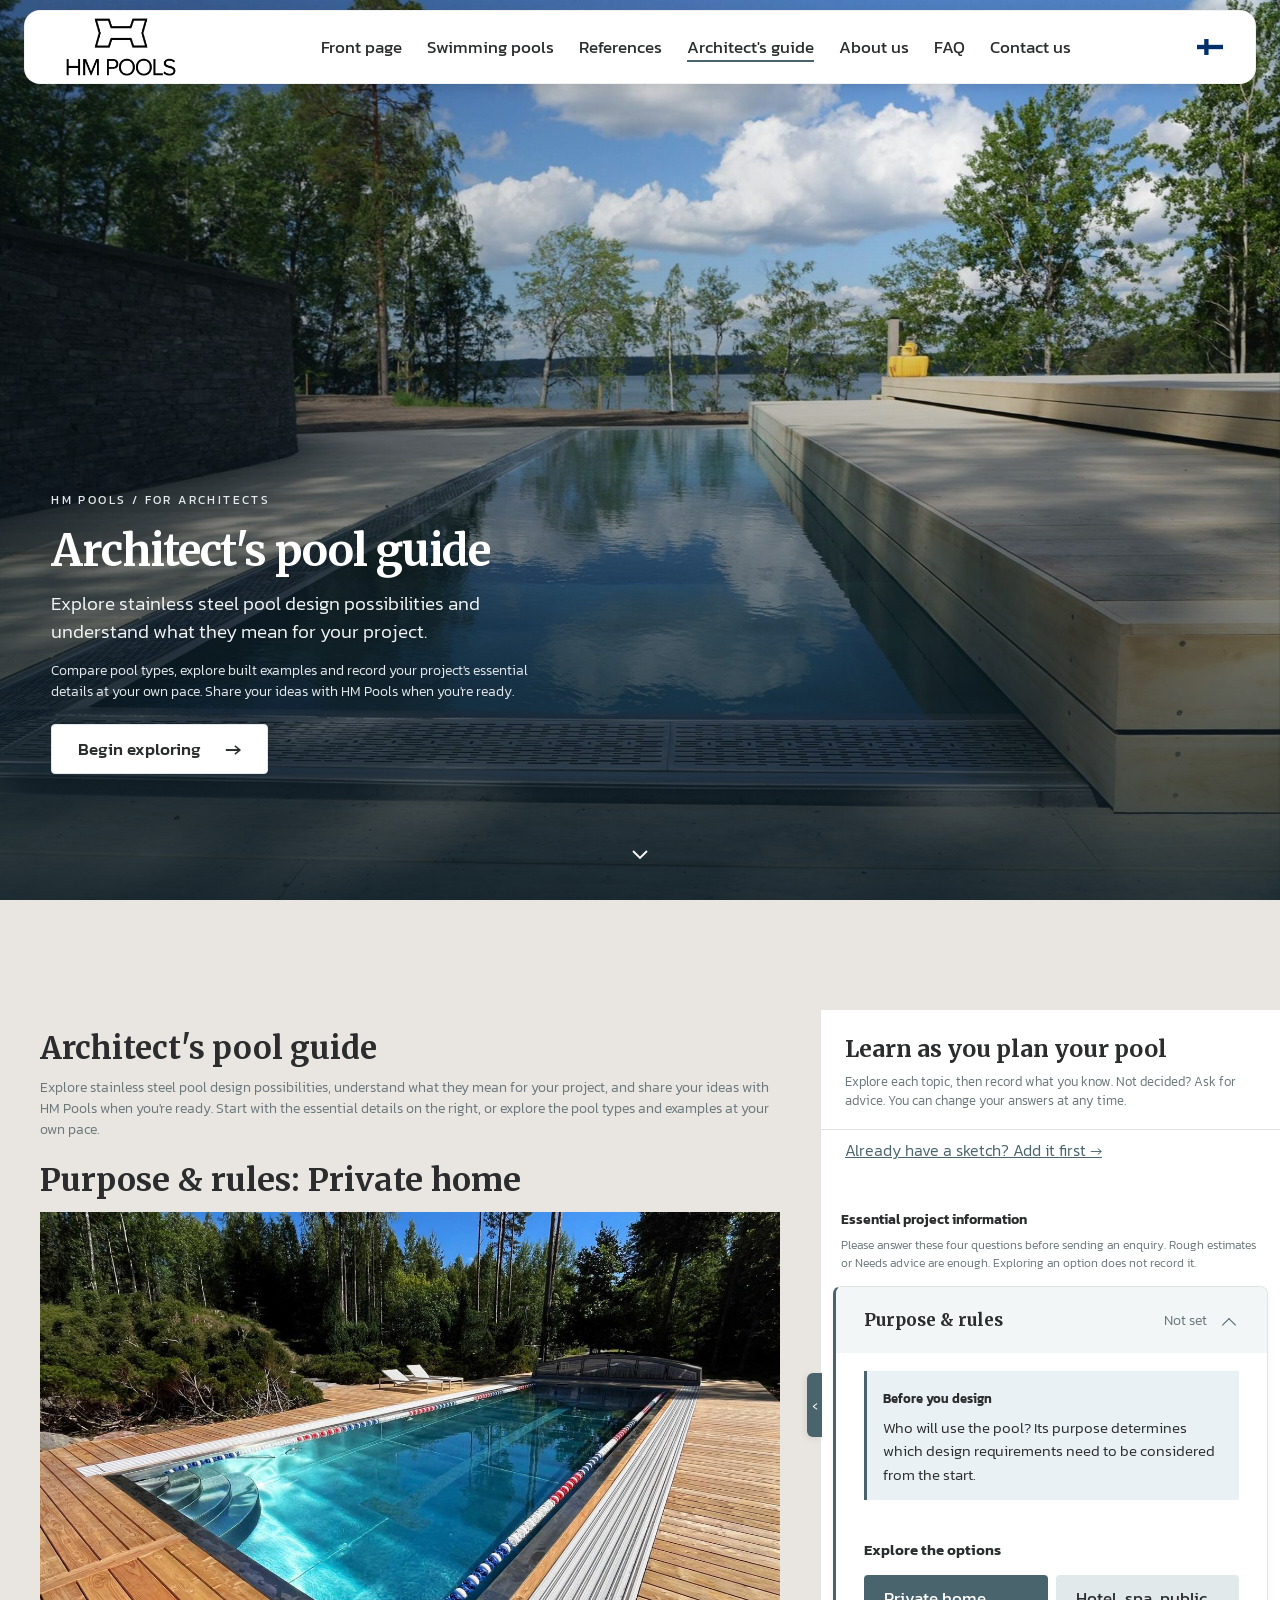
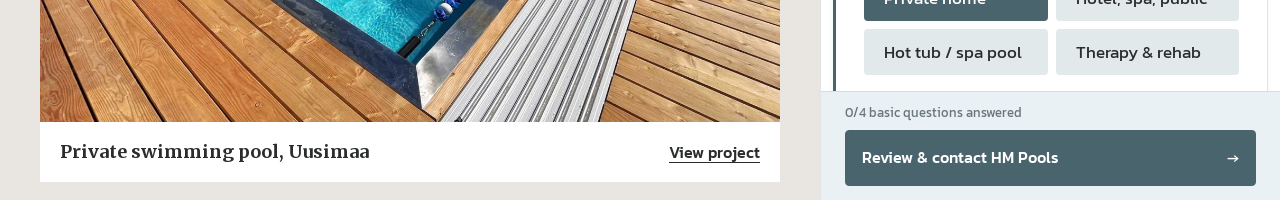
==== index.html @ 6b5df0db "11.oct-1 HM Pools website prototype" ====
<!doctype html>
<html lang="en">

<head>
  <meta charset="utf-8">
  <meta name="viewport" content="width=device-width, initial-scale=1">
  <title>Architect's pool guide | HM Pools</title>
  <meta name="description"
    content="Everything an architect needs to know before planning a stainless steel pool with HM Pools.">
  <link rel="icon" href="img/logo.svg">
  <link rel="preload" href="fonts/kanit-300.woff2" as="font" type="font/woff2" crossorigin>
  <link rel="preload" href="fonts/merriweather-700.woff2" as="font" type="font/woff2" crossorigin>
  <link rel="preload" href="img/hero.jpg" as="image">
  <link rel="stylesheet" href="css/styles.css">
  <script src="js/data.js" defer></script>
  <script src="js/app.js" defer></script>
</head>

<body>
  <a class="skip-link" href="#guide">Skip to the guide</a>

  <header class="site-header">
    
<a class="site-header__logo" href="#" data-home aria-label="HM Pools, front page">
  <img src="img/HM_Pools_logo_RGB_musta-2048x1344.png" alt="HM Pools">
</a>

    <nav class="site-nav" aria-label="Main">
      <a href="#" data-home>Front page</a>
      <a href="#" data-nav>Swimming pools</a>
      <a href="#guide" data-references>References</a>
      <a href="#guide" data-architect aria-current="page">Architect's guide</a>
      <a href="#" data-nav>About us</a>
      <a href="#" data-nav>FAQ</a>
      <a href="#" data-nav>Contact us</a>
    </nav>
    <a class="site-header__lang" href="#" data-nav lang="fi" title="Suomeksi" aria-label="Suomeksi">
      <svg width="26" height="16" viewBox="0 0 18 11" aria-hidden="true">
        <rect width="18" height="11" fill="#fff" />
        <rect x="5" width="3" height="11" fill="#002f6c" />
        <rect y="4" width="18" height="3" fill="#002f6c" />
      </svg>
    </a>
  </header>

  <section class="hero" aria-labelledby="hero-title">
    <img class="hero__bg" src="img/hero.jpg" alt="" width="1983" height="1321" fetchpriority="high">
    <div class="hero__content">
      <p class="hero__eyebrow reveal" style="--d: 0">HM Pools / For architects</p>
      <h1 class="hero__title reveal" id="hero-title" style="--d: 1">Architect's pool guide</h1>
      <p class="hero__sub reveal" style="--d: 2">Explore stainless steel pool design possibilities and understand what they mean for your project.</p>
      <p class="hero__description reveal" style="--d: 3">Compare pool types, explore built examples and record your project's essential details at your own pace. Share your ideas with HM Pools when you're ready.</p>
      <a class="btn btn--solid hero__cta reveal" href="#guide" style="--d: 4">Begin exploring <span aria-hidden="true">&rarr;</span></a>
    </div>
    <a class="hero__scroll" href="#guide" aria-label="Scroll to the guide">
      <svg width="22" height="22" viewBox="0 0 22 22" aria-hidden="true">
        <path d="M4 8l7 7 7-7" />
      </svg>
    </a>
  </section>
  <div class="guide-layout">
    <main class="guide" id="guide" tabindex="-1">
      <section class="stage" aria-labelledby="stage-title">
        <div class="guide-intro" aria-labelledby="guide-title">
          <div class="guide-intro__inner">
            <h2 id="guide-title">Architect's pool guide</h2>
            <p>
              Explore stainless steel pool design possibilities,
              understand what they mean for your project, and share
              your ideas with HM Pools when you're ready.
              Start with the essential details on the right, or explore
              the pool types and examples at your own pace.
            </p>
          </div>
        </div>

        <h2 class="stage__title" id="stage-title">Overflow pool</h2>

        <div class="stage__canvas">

          <!-- Section drawing -->
          <figure class="drawing" data-panel="section">

            <img class="drawing__img" data-type="skimmer" src="img/drawings/skimmer.svg"
              alt="Schematic section of a skimmer pool" width="880" height="420" hidden>

            <img class="drawing__img" data-type="overflow" src="img/drawings/overflow.svg"
              alt="Schematic section of an overflow pool" width="880" height="420">

            <img class="drawing__img" data-type="infinity" src="img/drawings/infinity.svg"
              alt="Schematic section of an infinity pool" width="880" height="420" hidden>

            <!-- Expand section drawing -->
            <button class="drawing__expand" id="drawing-expand" type="button" aria-label="Expand section drawing"
              title="Expand drawing">
              <svg width="20" height="20" viewBox="0 0 24 24" fill="none" stroke="currentColor" stroke-width="1.8"
                stroke-linecap="round" stroke-linejoin="round" aria-hidden="true">
                <path d="M8 3H3v5M16 3h5v5M3 16v5h5M21 16v5h-5" />
              </svg>
            </button>

          </figure>

          <!-- Built example -->
          <figure class="photo" data-panel="photo" hidden>

            <div class="photo__frame">
              <img class="photo__img" id="photo-img" src="img/mustasaari.jpg" alt="" decoding="async">
            </div>

            <figcaption class="photo__caption">
              <span class="photo__name" id="photo-name"></span>
              <a class="photo__link" id="photo-link" href="https://hmpools.fi/en/references/" target="_blank"
                rel="noopener">
                View project
              </a>
            </figcaption>

          </figure>

          <!-- Reference projects -->
          <div class="refs" data-panel="refs" id="refs" hidden></div>

        </div>

        <dl class="stats" id="stats"></dl>
        <p class="stage__note">Schematic section, not to scale.</p>
      </section>

      <aside class="panel" aria-label="Pool guide">

        <!-- Expand / collapse the right panel -->
        <button class="panel__resize" type="button" aria-label="Expand information panel" aria-expanded="false"
          aria-controls="guide-panel-content" title="Expand or collapse panel">
          <span class="panel__resize-icon" aria-hidden="true">‹</span>
        </button>

        <div class="panel__scroll" id="guide-panel-content">
          <div class="panel__intro">
            <h2 class="panel__heading">Learn as you plan your pool</h2>
            <p>
              Explore each topic, then record what you know. Not decided? Ask for advice. You can change your answers at any time.
            </p>
          </div>

          <button class="upload-shortcut" type="button" data-action="next" data-section="upload">Already have a sketch? Add it first &rarr;</button><div class="accordion" id="sections"></div>
        </div>

        <div class="plan">
          <p class="plan__count" id="plan-count" aria-live="polite"></p>

          <div class="plan__actions">
            
            <button class="btn btn--solid" type="button" id="book">Review &amp; contact HM Pools <span aria-hidden="true">&rarr;</span></button>
          </div>
        </div>
      </aside>
    </main>
  </div>

  <dialog class="image-lightbox" id="image-lightbox" aria-label="Enlarged pool image">
    <button class="image-lightbox__close" id="image-lightbox-close" type="button" aria-label="Close enlarged image"
      title="Close">
      &times;
    </button>

    <img class="image-lightbox__img" id="image-lightbox-img" alt="">
  </dialog>

  <dialog class="modal" id="consult" aria-labelledby="consult-title">
    <div class="modal__inner">
      <button class="modal__close" type="button" data-close aria-label="Close">
        <svg width="18" height="18" viewBox="0 0 18 18" aria-hidden="true">
          <path d="M2 2l14 14M16 2L2 16" />
        </svg>
      </button>

      <form class="modal__form" id="consult-form" novalidate>
        <header class="modal__head">
          <h2 class="modal__title" id="consult-title" tabindex="-1">Review your project</h2>
          <p class="modal__lead" id="consult-lead">Check your answers before adding contact details.</p>
        </header>

        <section id="review-step" aria-label="Project summary">
          <div class="review-tools">
            <button class="review-download" type="button" id="download-summary" title="Open print options to save your summary as PDF">
              <svg width="16" height="16" viewBox="0 0 24 24" fill="none" stroke="currentColor" stroke-width="1.7" aria-hidden="true"><path d="M12 3v12m-5-5 5 5 5-5M4 16v5h16v-5" /></svg>
              Download PDF
            </button>
          </div>
          <dl class="modal__plan" id="consult-plan" aria-label="Your project brief"></dl>
          <p id="review-missing" role="status"></p>
          <button class="btn btn--solid" type="button" id="continue-contact">Continue to contact details</button>
        </section>
        <div id="contact-step" hidden>
          <button class="summary-edit" type="button" id="back-review">Back to project summary</button>

        <div class="modal__grid">
          <div class="mfield">
            <label for="c-name">Name <span aria-hidden="true">*</span></label>
            <input id="c-name" name="name" type="text" autocomplete="name" required>
            <p class="mfield__error" id="c-name-err" hidden>Please enter your name.</p>
          </div>
          <div class="mfield">
            <label for="c-company">Company <span class="mfield__opt">(optional)</span></label>
            <input id="c-company" name="company" type="text" autocomplete="organization">
          </div>
          <div class="mfield">
            <label for="c-phone">Phone <span aria-hidden="true">*</span></label>
            <input id="c-phone" name="phone" type="tel" autocomplete="tel" inputmode="tel" required>
            <p class="mfield__error" id="c-phone-err" hidden>Please enter a phone number.</p>
          </div>
          <div class="mfield">
            <label for="c-email">Email <span aria-hidden="true">*</span></label>
            <input id="c-email" name="email" type="email" autocomplete="email" required>
            <p class="mfield__error" id="c-email-err" hidden>Please enter a valid email address.</p>
          </div>
          <div class="mfield mfield--wide">
            <label for="c-message">Message <span class="mfield__opt">(optional)</span></label>
            <textarea id="c-message" name="message" rows="4"
              placeholder="Timeline, budget range, questions for HM Pools"></textarea>
          </div>
        </div>

        <div class="mfield">
          <label class="consent">
            <input type="checkbox" id="c-consent" name="consent" required>
            <span>I accept that the form entries are checked for spam and stored encrypted for 14 days.</span>
          </label>
          <p class="mfield__error" id="c-consent-err" hidden>Please accept to send the request.</p>
        </div>

        <div class="modal__foot">
          <p class="modal__direct">Prefer to call? <a href="tel:+358443600030">+358 44 360 0030</a></p>
          <button class="btn btn--solid modal__send" type="submit">Send project enquiry</button>
        </div>
      </div></form>

      <div class="modal__done" id="consult-done" hidden>
        <h2 class="modal__title" tabindex="-1">Thank you</h2>
        <p class="modal__lead">This prototype shows the completed enquiry. No information or attachments have been sent.
        </p>
        <button class="btn btn--solid" type="button" data-close>Back to the guide</button>
      </div>
    </div>
  </dialog>
</body>

</html>
---- css/styles.css ----
/* HM Pools architect's guide: styles.

   Visual language follows hmpools.fi: Merriweather headings, Kanit UI text,

   near-black header, warm off-white page, square corners. */

/* ---------- Fonts (self-hosted, SIL Open Font License, see fonts/OFL-*.txt) ---------- */

@font-face { font-family: "Kanit"; src: url("../fonts/kanit-300.woff2") format("woff2"); font-weight: 300; font-style: normal; font-display: swap; }

@font-face { font-family: "Kanit"; src: url("../fonts/kanit-400.woff2") format("woff2"); font-weight: 400; font-style: normal; font-display: swap; }

@font-face { font-family: "Kanit"; src: url("../fonts/kanit-500.woff2") format("woff2"); font-weight: 500; font-style: normal; font-display: swap; }

@font-face { font-family: "Kanit"; src: url("../fonts/kanit-600.woff2") format("woff2"); font-weight: 600; font-style: normal; font-display: swap; }

@font-face { font-family: "Merriweather"; src: url("../fonts/merriweather-400.woff2") format("woff2"); font-weight: 400; font-style: normal; font-display: swap; }

@font-face { font-family: "Merriweather"; src: url("../fonts/merriweather-700.woff2") format("woff2"); font-weight: 700; font-style: normal; font-display: swap; }

/* ---------- Tokens ---------- */

:root {

  --ink: #2a2c2d;

  --text: #2a2c2d;

  --muted: #69767a;

  --page: #e9e6e1;

  --surface: #ffffff;

  --dark: #49646d;

  --chip: #e1e9eb;

  --chip-hover: #d2dfe2;

  --line: #e2e4e3;

  --field-line: #b8c6ca;

  --on-dark-muted: #d4e0e3;

  --focus: #49646d;

  --font-ui: "Kanit", "Helvetica Neue", Arial, sans-serif;

  --font-head: "Merriweather", Georgia, serif;

  --header-h: 76px;

  --panel-w: 460px;

  --gutter: 40px;

  --ease: cubic-bezier(0.2, 0.7, 0.2, 1);

}

/* ---------- Base ---------- */

*, *::before, *::after { box-sizing: border-box; }

[hidden] { display: none !important; }

.key-reminder { margin-top: 18px; margin-bottom: 20px; padding: 14px 16px; background: #eaf1f4; border-left: 3px solid #49646d; color: #2a2c2d; }
.key-reminder strong { font-size: 13px; }
.key-reminder p { margin: 6px 0 0; font-size: 15px; line-height: 1.55; }
.project-answer { margin-top: 24px; padding-top: 16px; border-top: 1px solid #b8c6ca; }
.answer-status { margin: 8px 0 12px; font-size: 14px; color: #49646d; }
.section-next { margin-top: 24px; display: flex; justify-content: flex-end; }
.section-next .btn { white-space: normal; text-align: left; }
.upload-shortcut, .summary-edit { background: transparent; border: 0; color: #49646d; text-decoration: underline; cursor: pointer; font: inherit; text-align: left; padding: 8px 0; }
.upload-shortcut { margin: 0 24px 16px; }
.project-answer .choices { flex-wrap: wrap; }
.project-answer .chip { white-space: normal; text-align: left; }
#review-missing { margin: 16px 0; line-height: 1.5; }
#continue-contact:disabled { opacity: .5; cursor: not-allowed; }
#consult-plan dd { overflow-wrap: anywhere; white-space: pre-line; }
#contact-step { margin-top: 20px; }

html, body { height: 100%; }

body {

  margin: 0;

  background: var(--page);

  color: var(--text);

  font-family: var(--font-ui);

  font-weight: 300;

  font-size: 16px;

  line-height: 1.55;

  -webkit-font-smoothing: antialiased;

}

img, svg { display: block; max-width: 100%; }

h1, h2, h3, h4, p, figure, dl, dd, ul { margin: 0; padding: 0; }

ul { list-style: none; }

button, input, textarea { font: inherit; color: inherit; }

button { cursor: pointer; }

:focus-visible { outline: 2px solid var(--focus); outline-offset: 2px; }

.skip-link {

  position: absolute; left: 16px; top: -48px; z-index: 10;

  padding: 10px 16px; background: var(--surface); color: var(--ink);

}

.skip-link:focus { top: 12px; }

/* ---------- Buttons ---------- */

.chip,

.btn {

  min-height: 46px;

  padding: 8px 20px;

  border: 0;

  font-family: var(--font-ui);

  font-size: 17px;

  font-weight: 400;

  line-height: 1.2;

  text-align: left;

  transition: background-color 0.18s ease, color 0.18s ease, transform 0.12s ease;

}

.chip:active, .btn:active { transform: scale(0.98); }

.chip { background: var(--chip); color: var(--dark); }

.chip:hover { background: var(--chip-hover); }

.chip[aria-pressed="true"] { background: var(--dark); color: #fff; }

.btn { text-align: center; }

.btn--solid { background: #fff; color: var(--ink); font-weight: 500; }

.btn--solid:hover { background: var(--chip); }

.btn--ghost { background: transparent; color: #fff; border: 1px solid #fff; font-weight: 500; }

.btn--ghost:hover { background: #fff; color: var(--ink); }

/* ---------- Header ---------- */

/* Floating navigation stays over the hero and the guide. */
.site-header {
  position: fixed;
  top: 10px;
  left: 50%;
  transform: translateX(-50%);
  z-index: 1000;
  display: flex;
  align-items: center;
  gap: 48px;
  width: calc(100% - 48px);
  max-width: 1320px;
  height: 74px;
  margin: 0;
  padding: 0 26px;
  background: #fff;
  color: var(--ink);
  border: 1px solid rgba(42,44,45,.06);
  border-radius: 16px;
  box-shadow: 0 3px 14px rgba(0,0,0,.12);
}
.site-header__logo {
  display: flex;
  align-items: center;
  width: 150px;
  height: 64px;
  flex-shrink: 0;
  overflow: hidden;
}
.site-header__logo img { display: block; width: 140px; height: 92px; max-width: none; object-fit: contain; }

.site-header__lang { padding: 6px; }

.site-nav {

  flex: 1;

  display: flex;

  justify-content: center;

  gap: 25px;

  font-size: 17px;

  font-weight: 400;

  line-height: 20px;

}

.site-nav a,

.site-header__lang { color: var(--ink); text-decoration: none; transition: opacity 0.15s ease; }

.site-nav a { padding: 5px 0; white-space: nowrap; }

.site-nav a:hover, .site-header__lang:hover { opacity: 0.75; }

.site-nav a[aria-current="page"] { box-shadow: inset 0 -2px 0 #49646d; }

/* ---------- Hero ---------- */

.hero {

  position: relative;

  min-height: 100vh;

  min-height: 100svh;

  display: grid;

  place-items: end start;

  padding: 160px clamp(24px, 4vw, 80px) clamp(112px, 14svh, 160px);

  overflow: hidden;

  background: var(--ink);

  color: #fff;

  text-align: left;

}

.hero__bg {

  position: absolute;

  inset: 0;

  width: 100%;

  height: 100%;

  object-fit: cover;

  animation: hero-zoom 9s var(--ease) both;

}

/* Same treatment as hmpools.fi: photo darkened towards the bottom so white text reads. */

.hero::after {

  content: "";

  position: absolute;

  inset: 0;

  background: linear-gradient(0deg, rgba(12, 29, 39, .85) 0%, rgba(12, 29, 39, .3) 43%, transparent 76%), linear-gradient(90deg, rgba(12, 29, 39, .3), transparent 70%);

}

.hero__content { position: relative; z-index: 1; display: grid; justify-items: start; gap: 14px; max-width: 560px; }

.hero__title { font-family: var(--font-head); font-size: clamp(32px, 3.4vw, 48px); font-weight: 700; line-height: 1.16; letter-spacing: -.025em; }

.hero__sub { max-width: 510px; font-family: var(--font-ui); font-size: clamp(18px, 1.5vw, 21px); font-weight: 300; line-height: 1.45; color: #f0f4f5; }
.hero__eyebrow { font-size: 12px; font-weight: 400; letter-spacing: .2em; text-transform: uppercase; color: #e4eaed; margin-bottom: 2px; }
.hero__description { max-width: 510px; font-size: 14px; line-height: 1.5; color: #e4eaed; }

.hero__points { display: grid; gap: 10px; margin-top: 18px; font-size: 18px; font-weight: 300; line-height: 1.5; color: #e9edef; }

.hero .hero__cta { margin-top: 8px; padding: 0 26px; min-height: 50px; display: inline-flex; align-items: center; gap: 24px; background: #fff; border: 1px solid #e3e8ea; color: #2a2c2d; text-decoration: none; }
.hero .hero__cta:hover { background: #eaf1f4; border-color: #eaf1f4; }
.hero__cta span { font-size: 22px; }

.hero__scroll {

  position: absolute;

  z-index: 1;

  left: 50%;

  bottom: 24px;

  width: 44px;

  height: 44px;

  margin-left: -22px;

  display: grid;

  place-items: center;

  color: #fff;

  animation: nudge 2.4s ease-in-out 2.5s infinite;

}

.hero__scroll svg { fill: none; stroke: currentColor; stroke-width: 1.8; }

/* Sentences appear one after another. --d is the step number set in the HTML. */

.reveal { opacity: 0; animation: rise 0.8s var(--ease) both; animation-delay: calc(var(--d, 0) * 160ms + 250ms); }

@keyframes rise { from { opacity: 0; transform: translateY(18px); } to { opacity: 1; transform: none; } }

@keyframes hero-zoom { from { transform: scale(1.08); } to { transform: scale(1); } }

@keyframes nudge { 0%, 100% { transform: translateY(0); } 50% { transform: translateY(6px); } }

/* ---------- Layout ---------- */

html { scroll-behavior: smooth; }
@media (min-width: 1025px) {
  .panel__scroll { overscroll-behavior-y: contain; }
}
#guide { scroll-margin-top: 110px; }

.guide-layout {

  height: 100vh;
  height: 100svh;
  padding-top: 110px;

  min-height: 0;

}

.guide {

  display: flex;

  height: 100%;

  min-height: 0;

}

/* ---------- Stage (left) ---------- */

.stage {

  flex: 1;

  min-width: 0;

  min-height: 0;

  display: flex;

  flex-direction: column;

  gap: 12px;

  padding: 20px var(--gutter) 18px;

  background: var(--page);

}

.stage__tabs { display: flex; flex-wrap: wrap; gap: 12px; }

.stage__tabs .chip { padding: 0 28px; height: 48px; }

.stage__title {

  font-family: var(--font-head);

  font-size: 32px;

  font-weight: 700;

  line-height: 1.25;

  color: var(--ink);

}

.stage__canvas { position: relative; flex: 1; min-height: 0; }

.stage__canvas > [data-panel] { position: absolute; inset: 0; }

.stage__canvas > [hidden] { display: none; }

.drawing {

  position: relative;

  background: var(--surface);

}

.drawing__img {

  width: 100%;

  height: 100%;

  object-fit: contain;

}

.drawing__img[hidden] {

  display: none;

}

/* Expand button on section drawing */

.drawing__expand {

  position: absolute;

  top: 16px;

  right: 16px;

  z-index: 2;

  width: 42px;

  height: 42px;

  display: flex;

  align-items: center;

  justify-content: center;

  padding: 0;

  border: 1px solid rgba(14, 16, 19, 0.12);

  border-radius: 50%;

  background: rgba(255, 255, 255, 0.92);

  color: var(--ink);

  cursor: pointer;

  transition: background-color 0.2s ease, transform 0.2s ease;

}

.drawing__expand:hover {

  background: #ffffff;

  transform: scale(1.06);

}

.drawing__expand svg {

  width: 20px;

  height: 20px;

}

.photo { display: flex; flex-direction: column; background: var(--surface); }

.photo__frame { position: relative; flex: 1; min-height: 0; overflow: hidden; background: var(--dark); }

.photo__img { position: absolute; inset: 0; width: 100%; height: 100%; object-fit: cover; }

.photo__caption {

  display: flex;

  align-items: baseline;

  justify-content: space-between;

  gap: 16px;

  padding: 16px 20px;

}

.photo__name { font-family: var(--font-head); font-size: 18px; font-weight: 700; color: var(--ink); }

.photo__link {

  font-weight: 500;

  color: var(--text);

  white-space: nowrap;

  text-decoration: underline;

  text-underline-offset: 4px;

}

.photo__link:hover { color: var(--muted); }

.refs {

  overflow-y: auto;

  display: grid;

  grid-template-columns: repeat(auto-fill, minmax(220px, 1fr));

  align-content: start;

  gap: 16px;

}

.ref { display: flex; flex-direction: column; background: var(--surface); color: var(--ink); text-decoration: none; }

.ref__media { display: block; aspect-ratio: 4 / 3; overflow: hidden; background: var(--dark); }

.ref__media img { width: 100%; height: 100%; object-fit: cover; transition: transform 0.35s var(--ease); }

.ref:hover .ref__media img { transform: scale(1.03); }

.ref__tag { padding: 12px 14px 0; font-size: 12px; font-weight: 600; letter-spacing: 0.04em; text-transform: uppercase; }

.ref__name { padding: 4px 14px 14px; font-family: var(--font-head); font-size: 15px; font-weight: 700; line-height: 1.3; }

.ref:hover .ref__name { color: var(--muted); }

.stats { display: grid; grid-template-columns: repeat(4, minmax(0, 1fr)); background: var(--surface); }

.stats__item { padding: 14px 10px; text-align: center; border-right: 1px solid var(--line); }

.stats__item:last-child { border-right: 0; }

.stats dt { font-size: 12px; font-weight: 600; letter-spacing: 0.04em; text-transform: uppercase; color: var(--text); }

.stats dd { font-family: var(--font-head); font-size: 20px; font-weight: 700; color: var(--ink); }

.stage__note { font-size: 13px; color: var(--muted); text-align: center; }

/* ---------- Panel (right) ---------- */

.panel {

  width: var(--panel-w);

  flex-shrink: 0;

  display: flex;

  flex-direction: column;

  min-height: 0;

  background: var(--surface);

  transition: width 0.4s var(--ease);

}

.panel__scroll { flex: 1; min-height: 0; overflow-y: auto; }

.panel__intro {

  display: grid;

  gap: 8px;

  padding: 24px 24px 18px;

  background: var(--surface);

  border-bottom: 1px solid var(--line);

}

.panel__heading {

  font-family: var(--font-head);

  font-size: 23px;

  line-height: 1.3;

  font-weight: 700;

  color: var(--ink);

}

.panel__intro p {

  font-size: 13px;

  line-height: 1.5;

  color: var(--muted);

}

/* ---------- Focus mode while configuring ---------- */

.guide.is-configuring .panel {

  width: 66.666%;

}

.stage {

  transition: padding 0.4s var(--ease);

}

.stage__title,

.stage__tabs .chip,

.stats__item,

.stats dt,

.stats dd {

  transition:

    font-size 0.4s var(--ease),

    padding 0.4s var(--ease),

    height 0.4s var(--ease);

}

/* Compact left side */

.guide.is-configuring .stage {

  padding-left: 24px;

  padding-right: 24px;

}

.guide.is-configuring .stage__title {

  font-size: 22px;

}

.guide.is-configuring .stage__tabs .chip {

  padding: 0 14px;

  height: 40px;

  min-height: 40px;

  font-size: 14px;

}

.guide.is-configuring .stats__item {

  padding: 10px 6px;

}

.guide.is-configuring .stats dt {

  font-size: 9px;

  letter-spacing: 0.03em;

}

.guide.is-configuring .stats dd {

  font-size: 14px;

  line-height: 1.3;

}

/* Accordion */

.acc { border-bottom: 1px solid var(--line); }

.acc__heading { font: inherit; }

.acc__head {

  width: 100%;

  min-height: 66px;

  display: flex;

  align-items: center;

  gap: 12px;

  padding: 0 28px;

  border: 0;

  background: var(--surface);

  color: var(--ink);

  text-align: left;

  transition: background-color 0.18s ease;

}

.acc__head:hover { background: var(--page); }

.acc__title { flex: 1; font-family: var(--font-head); font-size: 17px; font-weight: 700; }

.acc__value { font-size: 14px; color: var(--muted); text-align: right; }

/* Accordion icons */

.acc__icon {

  position: relative;

  width: 20px;

  height: 20px;

  flex-shrink: 0;

  display: block;

}

/* Down arrow for regular categories */

.acc__icon::before {

  content: "";

  position: absolute;

  top: 5px;

  left: 5px;

  width: 10px;

  height: 10px;

  border-right: 1.8px solid currentColor;

  border-bottom: 1.8px solid currentColor;

  background: transparent;

  transform: rotate(45deg);

  transition: transform 0.2s var(--ease);

}

/* Remove the old plus sign */

.acc__icon::after {

  content: none;

}

/* Rotate arrow when expanded */

.acc__head[aria-expanded="true"] .acc__icon::before {

  transform: translateY(5px) rotate(225deg);

}

/* Upload icon for Share your project */

.acc[data-id="upload"] .acc__icon::before {

  content: "";

  position: absolute;

  inset: 0;

  width: 20px;

  height: 20px;

  border: none;

  background: currentColor;

  -webkit-mask: url("data:image/svg+xml,%3Csvg xmlns='http://www.w3.org/2000/svg' viewBox='0 0 24 24'%3E%3Cpath d='M12 16V3m0 0L7 8m5-5 5 5M4 16v4h16v-4' fill='none' stroke='black' stroke-width='1.8' stroke-linecap='round' stroke-linejoin='round'/%3E%3C/svg%3E") center / contain no-repeat;

  mask: url("data:image/svg+xml,%3Csvg xmlns='http://www.w3.org/2000/svg' viewBox='0 0 24 24'%3E%3Cpath d='M12 16V3m0 0L7 8m5-5 5 5M4 16v4h16v-4' fill='none' stroke='black' stroke-width='1.8' stroke-linecap='round' stroke-linejoin='round'/%3E%3C/svg%3E") center / contain no-repeat;

  transform: none;

}

/* Keep upload icon unchanged when expanded */

.acc[data-id="upload"] .acc__head[aria-expanded="true"] .acc__icon::before {

  transform: none;

}

.acc__body { display: grid; gap: 14px; padding: 0 28px 26px; }

.acc__body[hidden] { display: none; }

.acc__text { font-size: 15px; line-height: 1.6; }

.acc__subhead { font-size: 15px; font-weight: 600; color: var(--ink); margin-top: 4px; }

.choices { display: grid; grid-template-columns: repeat(2, minmax(0, 1fr)); gap: 8px; }

.specs { display: grid; gap: 2px; }

.specs__row { display: grid; grid-template-columns: 116px 1fr; gap: 16px; padding: 5px 0; font-size: 14px; }

.specs dt { font-weight: 500; color: var(--muted); }

.specs dd { font-weight: 400; }

/* Form bits */

.fields { display: grid; grid-template-columns: repeat(2, minmax(0, 1fr)); gap: 10px; }

.field { display: grid; gap: 6px; }

.field label { font-size: 14px; font-weight: 500; color: var(--text); }

.field input,

.field textarea {

  width: 100%;

  padding: 0 10px;

  border: 1px solid var(--field-line);

  border-radius: 0;

  background: #fff;

  font-size: 15px;

  font-weight: 400;

}

.field input { height: 44px; }

.field textarea { padding: 10px; resize: vertical; font-size: 14px; }

.dropzone {

  position: relative;

  display: grid;

  justify-items: center;

  gap: 6px;

  padding: 24px 16px;

  border: 1px dashed #9aa3a8;

  background: var(--page);

  text-align: center;

  cursor: pointer;

}

.dropzone svg { fill: none; stroke: var(--ink); stroke-width: 1.5; }

.dropzone:hover { border-color: var(--ink); }

.dropzone:focus-within { outline: 2px solid var(--focus); outline-offset: 2px; }

.dropzone__title { font-size: 15px; font-weight: 600; color: var(--ink); }

.dropzone__hint { font-size: 13px; color: var(--muted); }

.dropzone__input { position: absolute; inset: 0; width: 100%; height: 100%; opacity: 0; cursor: pointer; }

.files { display: grid; gap: 6px; }

.file {

  display: flex;

  align-items: center;

  gap: 10px;

  padding: 4px 4px 4px 12px;

  border: 1px solid var(--line);

  font-size: 14px;

  font-weight: 400;

}

.file__name { flex: 1; min-width: 0; overflow: hidden; text-overflow: ellipsis; white-space: nowrap; }

.file__remove {

  width: 36px; height: 36px;

  display: grid; place-items: center;

  flex-shrink: 0;

  border: 0;

  background: transparent;

  color: var(--muted);

}

.file__remove svg { fill: none; stroke: currentColor; stroke-width: 1.6; }

.file__remove:hover { background: var(--chip); color: var(--ink); }

.helpful { display: grid; gap: 6px; font-size: 14px; font-weight: 400; }

/* Plan box */

.plan { display: grid; gap: 12px; padding: 22px 28px 26px; background: var(--ink); color: #fff; }

.plan__label { font-size: 14px; font-weight: 600; color: var(--on-dark-muted); }

.plan__count { font-family: var(--font-head); font-size: 24px; font-weight: 700; line-height: 1.2; }

.plan__actions { display: grid; grid-template-columns: repeat(2, minmax(0, 1fr)); gap: 8px; }

.plan__actions .btn { min-height: 52px; }

/* ---------- Section drawing lightbox ---------- */

.image-lightbox {

  position: fixed;

  width: min(1200px, calc(100vw - 80px));

  max-width: none;

  max-height: none;

  padding: 48px 24px 24px;

  border: none;

  border-radius: 4px;

  background: #ffffff;

  color: var(--ink);

  overflow: visible;

}

.image-lightbox[open] {

  display: flex;

  align-items: center;

  justify-content: center;

}

.image-lightbox::backdrop {

  background: rgba(14, 16, 19, 0.85);

}

.image-lightbox__img {

  display: block;

  width: 100%;

  height: auto;

  max-height: calc(100vh - 140px);

  max-height: calc(100dvh - 140px);

  object-fit: contain;

}

.image-lightbox__close {

  position: absolute;

  top: 8px;

  right: 12px;

  z-index: 2;

  width: 36px;

  height: 36px;

  display: flex;

  align-items: center;

  justify-content: center;

  padding: 0;

  border: none;

  border-radius: 50%;

  background: transparent;

  color: var(--ink);

  font-family: var(--font-ui);

  font-size: 30px;

  line-height: 1;

  cursor: pointer;

  transition: background-color 0.2s ease;

}

.image-lightbox__close:hover {

  background: var(--chip);

}

@media (max-width: 640px) {

  .drawing__expand {

    top: 10px;

    right: 10px;

    width: 36px;

    height: 36px;

  }

  .image-lightbox {

    width: calc(100vw - 24px);

    padding: 44px 12px 12px;

  }

  .image-lightbox__img {

    max-height: calc(100dvh - 100px);

  }

}

/* ---------- Consultation dialog ---------- */

.modal {

  width: min(720px, calc(100vw - 32px));

  max-height: calc(100vh - 32px);

  padding: 0;

  border: 0;

  background: var(--ink);

  color: #fff;

  overflow: auto;

}

.modal::backdrop { background: rgba(14, 16, 19, 0.75); }

.modal[open] { animation: modal-in 0.25s var(--ease); }

@keyframes modal-in { from { opacity: 0; transform: translateY(12px); } }

.modal__inner { position: relative; padding: 44px 48px 40px; }

.modal__close {

  position: absolute; top: 16px; right: 16px;

  width: 44px; height: 44px;

  display: grid; place-items: center;

  border: 0; background: transparent; color: #fff;

}

.modal__close svg { fill: none; stroke: currentColor; stroke-width: 1.6; }

.modal__close:hover { background: #22262b; }

.modal__form { display: grid; gap: 24px; }

.modal__head { display: grid; gap: 10px; padding-right: 40px; }

.modal__title { font-family: var(--font-head); font-size: 32px; font-weight: 700; line-height: 1.2; }

.modal__lead { font-size: 16px; font-weight: 300; color: #d5dade; max-width: 52ch; }

.modal__plan {

  display: grid;

  grid-template-columns: repeat(auto-fit, minmax(150px, 1fr));

  gap: 1px;

  background: #2a2f35;

  border: 1px solid #2a2f35;

}

.modal__plan div { padding: 12px 14px; background: #15181c; }

.modal__plan dt { font-size: 12px; font-weight: 500; color: var(--on-dark-muted); }

.modal__plan dd { font-size: 15px; font-weight: 400; }

.modal__grid { display: grid; grid-template-columns: repeat(2, minmax(0, 1fr)); gap: 18px 20px; }

.mfield { display: grid; gap: 6px; align-content: start; }

.mfield--wide { grid-column: 1 / -1; }

.mfield label { font-size: 15px; font-weight: 500; }

.mfield__opt { font-weight: 300; color: var(--on-dark-muted); }

.mfield input,

.mfield textarea {

  width: 100%;

  padding: 10px 0;

  border: 0;

  border-bottom: 1px solid #6b757c;

  border-radius: 0;

  background: transparent;

  color: #fff;

  font-size: 16px;

  font-weight: 400;

  transition: border-color 0.15s ease;

}

.mfield textarea { resize: vertical; min-height: 96px; }

.mfield input:hover, .mfield textarea:hover { border-bottom-color: #a9b7be; }

.mfield input:focus, .mfield textarea:focus { outline: none; border-bottom: 2px solid #fff; padding-bottom: 9px; }

.mfield textarea::placeholder { color: #87929a; }

.mfield [aria-invalid="true"] { border-bottom-color: #f08c8c; }

.mfield__error { font-size: 13px; color: #f4a3a3; }

.consent { display: flex; gap: 12px; align-items: flex-start; font-size: 14px; font-weight: 300; color: #d5dade; cursor: pointer; }

.consent input {

  flex-shrink: 0;

  width: 20px; height: 20px;

  margin: 1px 0 0;

  appearance: none;

  border: 1.5px solid #a9b7be;

  background: transparent center / 12px 12px no-repeat;

}

/* Tick drawn as an inline SVG so it sits exactly in the middle at any zoom level. */

.consent input:checked {

  border-color: #fff;

  background-color: #fff;

  background-image: url("data:image/svg+xml,%3Csvg xmlns='http://www.w3.org/2000/svg' viewBox='0 0 12 12'%3E%3Cpath d='M2 6.2l2.6 2.6L10 3.4' fill='none' stroke='%230e1013' stroke-width='2' stroke-linecap='square'/%3E%3C/svg%3E");

}

.consent input:focus-visible { outline: 2px solid #fff; outline-offset: 2px; }

.modal__foot { display: flex; align-items: center; justify-content: space-between; gap: 16px; flex-wrap: wrap; }

.modal__direct { font-size: 14px; color: var(--on-dark-muted); }

.modal__direct a { color: #fff; text-underline-offset: 3px; }

.modal__send { min-width: 180px; }

.modal__done { display: grid; gap: 16px; justify-items: start; padding: 24px 0 8px; }

.modal__done[hidden] { display: none; }

.modal__done .modal__title:focus { outline: none; }

/* ---------- Responsive ---------- */

@media (max-width: 1200px) {

  .site-header { gap: 24px; }

  .site-nav { gap: 18px; font-size: 15px; }

}

@media (max-width: 1024px) {

  .site-header { height: auto; flex-wrap: wrap; width: calc(100% - 32px); padding: 14px 20px; }

  .site-nav { order: 3; flex-basis: 100%; justify-content: flex-start; overflow-x: auto; padding-bottom: 4px; }

  .site-header__lang { margin-left: auto; }

  .guide-layout { height: auto; min-height: 0; }
  .guide { display: block; height: auto; min-height: 0; }

  .stage { padding: 24px; }

  .stage__canvas { flex: none; aspect-ratio: 880 / 420; }

  .stage__canvas > [data-panel="refs"] { position: static; }

  .stage__canvas:has(> [data-panel="refs"]:not([hidden])) { aspect-ratio: auto; }

  .panel { width: auto; }

  .panel__scroll { overflow: visible; }

  .plan { position: sticky; bottom: 0; }

}

@media (max-width: 640px) {

  :root { --gutter: 16px; }

  .stage__title { font-size: 24px; }

  .hero { padding: 165px 20px 120px; }

  .hero__points { font-size: 16px; }

  .stage__tabs { flex-wrap: nowrap; gap: 8px; overflow-x: auto; }

  .stage__tabs .chip { flex: 0 0 auto; padding: 0 14px; font-size: 15px; white-space: nowrap; }

  .stats { grid-template-columns: repeat(2, minmax(0, 1fr)); }

  .stats__item:nth-child(2) { border-right: 0; }

  .choices, .fields, .plan__actions, .modal__grid { grid-template-columns: 1fr; }

  .modal__inner { padding: 36px 20px 28px; }

  .modal__title { font-size: 26px; }

  .specs__row { grid-template-columns: 1fr; gap: 0; }

  .photo__caption { flex-direction: column; gap: 4px; }

}

@media (prefers-reduced-motion: reduce) {

  *, *::before, *::after { transition: none !important; animation: none !important; }

  .reveal { opacity: 1; }

  html { scroll-behavior: auto; }

  .chip:active, .btn:active { transform: none; }

}

/* Essential and optional section groups */

.section-group {

  padding: 22px 20px 12px;

}

.section-group--optional {

  margin-top: 22px;

  border-top: 1px solid var(--line);

}

.section-group__title {

  font-size: 14px;

  font-weight: 700;

  color: var(--ink);

  margin: 0 0 6px;

}

.section-group__desc {

  font-size: 12px;

  line-height: 1.5;

  color: var(--text);

  margin: 0;

}

/* Subtle emphasis for the four essential sections */

.acc--essential {

  border-left: 3px solid #648DA4;

}

/* Separate accordion cards */

.acc {

  margin: 0 12px 10px;

  border: 1px solid var(--line);

  border-radius: 10px;

  overflow: hidden;

  background: var(--surface);

}

/* Essential sections keep the blue-grey accent */

.acc--essential {

  border-left: 3px solid #648DA4;

}

/* More breathing room between group headings and cards */

.section-group {

  padding: 22px 20px 14px;

}

.section-group--optional {

  margin-top: 18px;

}

/* Manual panel resizing */

.panel {

  position: relative;

  transition: width 0.4s var(--ease);

}

.guide.is-configuring .panel {

  width: 66.666%;

}

.panel__resize {

  position: absolute;

  left: -14px;

  top: 50%;

  transform: translateY(-50%);

  width: 15px;          

  height: 64px;

  border: none;

  border-radius: 6px 0 0 6px;

  background: #648DA4; 

  color: #ffffff;

  cursor: pointer;

  z-index: 10;

  display: flex;

  align-items: center;

  justify-content: center;

  padding: 0;

  font-size: 16px;

  box-shadow: -2px 2px 6px rgba(0, 0, 0, 0.08);

}

.panel__resize:hover {

  background: #4F7890;

}

.panel__resize-icon {

  line-height: 1;

}

/* Don't show the desktop resize handle on stacked mobile layout */

@media (max-width: 1024px) {

  .panel__resize {

    display: none;

  }

  .guide.is-configuring .panel {

    width: auto;

  }

}

/* Disabled export button */

#export:disabled {

  background: #d6d9dc;

  color: #858b90;

  border-color: #d6d9dc;

  cursor: not-allowed;

  opacity: 1;

  box-shadow: none;

}

.section-group--upload {

  margin-top: 18px;

  padding-top: 20px;

  border-top: 1px solid var(--line);

}

.acc[data-id="upload"] {

  border: 1px solid #648DA4;

}

/* Essential information progress */

.plan__progress {

  width: 100%;

  height: 5px;

  background: #e3e7e9;

  border-radius: 999px;

  overflow: hidden;

  margin-top: 12px;

}

.plan__progress-fill {

  width: 0%;

  height: 100%;

  background: #648DA4;

  border-radius: inherit;

  transition: width 0.3s ease;

}

.plan__count {

  font-size: 11px;

  line-height: 1.4;

  color: #858b90;

  margin: 7px 0 14px;

  font-weight: 400;

}

/* Compact guide intro */

/* Guide introduction inside the left stage */

.guide-intro {

  flex: 0 0 auto;

  width: 100%;

  background: transparent;

  padding: 0 0 8px;

}

.guide-intro__inner {

  max-width: none;

  margin: 0;

  text-align: left;

}

.guide-intro h2 {

  font-family: var(--font-head);

  font-size: clamp(26px, 2.4vw, 36px);

  font-weight: 700;

  line-height: 1.2;

  margin: 0 0 10px;

  color: var(--ink);

}

.guide-intro p {

  max-width: 850px;

  font-size: 14px;

  line-height: 1.5;

  color: var(--muted);

  margin: 0;

}

@media (max-width: 768px) {

  .guide-intro {

    padding: 14px 0 8px;

  }

  .guide-intro h2 {

    font-size: 26px;

  }

}

@media (max-width: 1024px) {

  .guide-layout {

    height: auto;

    min-height: 0;

    display: block;

  }

  .guide {

    height: auto;

    min-height: 0;

    display: block;

  }

  .stage__canvas {

    min-height: 240px;

  }

}

/* Small screens: floating nav and anchor offset */
@media (max-width: 640px) {
  .site-header { width: calc(100% - 20px); border-radius: 12px; padding: 12px 16px; }
  #guide { scroll-margin-top: 110px; }
}

/* Brand surfaces (visual-only, no sizing overrides) */
/* Buttons */

.btn--solid {

  background: #49646d;

  color: #ffffff;

  border: 1px solid #49646d;

  border-radius: 4px;

}

.btn--solid:hover {

  background: #3d555e;

  color: #ffffff;

}

.btn--ghost {

  border: 1px solid #ffffff;

  border-radius: 4px;

}

.chip {

  background: #e1e9eb;

  color: #2a2c2d;

  border-radius: 4px;

}

.chip:hover {

  background: #d2dfe2;

}

.chip[aria-pressed="true"] {

  background: #49646d;

  color: #ffffff;

}

/* Guide background and stage */

.guide-layout {

  background: #e9e6e1;

}

.stage {

  background: #e9e6e1;

}

.stage__title,

.guide-intro h2 {

  color: #2a2c2d;

}

.guide-intro p,

.stage__note {

  color: #69767a;

}

/* Section drawing */

.drawing {

  background: #ffffff;

  border: 1px solid #e2e4e3;

  border-radius: 8px;

  overflow: hidden;

}

.drawing__expand {

  background: rgba(255, 255, 255, 0.95);

  color: #49646d;

  border: 1px solid #d2dfe2;

}

.drawing__expand:hover {

  background: #e1e9eb;

}

/* Stats */

.stats {

  background: #ffffff;

  border: 1px solid #e2e4e3;

  border-radius: 8px;

  overflow: hidden;

}

.stats__item {

  border-right-color: #e2e4e3;

}

.stats dt {

  color: #69767a;

}

.stats dd {

  color: #2a2c2d;

}

/* Right information panel */

.panel {

  background: #ffffff;

  border-left: 1px solid #e2e4e3;

}

.panel__intro {

  background: #ffffff;

  border-bottom: 1px solid #e2e4e3;

}

.panel__heading {

  color: #2a2c2d;

}

.panel__intro p {

  color: #69767a;

}

/* Accordion cards */

.acc {

  background: #ffffff;

  border: 1px solid #e2e4e3;

  border-radius: 8px;

  box-shadow: 0 2px 8px rgba(42, 44, 45, 0.035);

}

.acc--essential {

  border-left: 3px solid #49646d;

}

.acc__head {

  background: #ffffff;

  color: #2a2c2d;

}

.acc__head:hover {

  background: #f3f6f6;

}

.acc__head[aria-expanded="true"] {

  background: #f3f6f6;

}

.acc__value {

  color: #69767a;

}

.acc__icon {

  color: #49646d;

}

.acc__body {

  background: #ffffff;

}

/* Group headings */

.section-group__title {

  color: #2a2c2d;

}

.section-group__desc {

  color: #69767a;

}

.section-group--optional,

.section-group--upload {

  border-top-color: #d2d7d7;

}

/* Upload section */

.acc[data-id="upload"] {

  border: 1px solid #49646d;

  background: #ffffff;

}

.dropzone {

  background: #eaf1f4;

  border: 1px dashed #8da7b0;

  border-radius: 6px;

}

.dropzone:hover {

  background: #e1e9eb;

  border-color: #49646d;

}

.dropzone svg {

  stroke: #49646d;

}

.dropzone__title {

  color: #2a2c2d;

}

.dropzone__hint {

  color: #69767a;

}

/* Inputs */

.field input,

.field textarea {

  background: #ffffff;

  border: 1px solid #b8c6ca;

  border-radius: 4px;

  color: #2a2c2d;

}

.field input:focus,

.field textarea:focus {

  border-color: #49646d;

  outline-color: #49646d;

}

/* Progress and actions */

.plan {

  background: #eaf1f4;

  color: #2a2c2d;

  border-top: 1px solid #d2dfe2;

}

.plan__label {

  color: #69767a;

}

.plan__count {

  color: #69767a;

}

.plan__progress {

  background: #d2dfe2;

}

.plan__progress-fill {

  background: #49646d;

}

#export:disabled {

  background: #d6dfe1;

  color: #849397;

  border-color: #d6dfe1;

}

/* Panel resize handle */

.panel__resize {

  background: #49646d;

}

.panel__resize:hover {

  background: #3d555e;

}

/* Consultation dialog */

.modal {

  background: #ffffff;

  color: #2a2c2d;

  border-radius: 10px;

}

.modal::backdrop {

  background: rgba(28, 40, 44, 0.70);

}

.modal__title {

  color: #2a2c2d;

}

.modal__lead,

.modal__direct,

.mfield__opt {

  color: #69767a;

}

.modal__close {

  color: #2a2c2d;

}

.modal__close:hover {

  background: #eaf1f4;

}

.modal__plan {

  background: #d2dfe2;

  border-color: #d2dfe2;

}

.modal__plan div {

  background: #eaf1f4;

}

.modal__plan dt {

  color: #69767a;

}

.modal__plan dd {

  color: #2a2c2d;

}

.mfield input,

.mfield textarea {

  color: #2a2c2d;

  border-bottom: 1px solid #b8c6ca;

}

.mfield input:hover,

.mfield textarea:hover {

  border-bottom-color: #49646d;

}

.mfield input:focus,

.mfield textarea:focus {

  border-bottom: 2px solid #49646d;

}

.mfield textarea::placeholder {

  color: #849397;

}

.consent {

  color: #2a2c2d;

}

.consent input {

  border-color: #8da7b0;

}

.consent input:checked {

  border-color: #49646d;

  background-color: #49646d;

}

.modal__direct a {

  color: #49646d;

}

/* Book consultation button */

.plan #book {

  background: #ffffff;

  color: #49646d;

  border: 1.5px solid #49646d;

  border-radius: 4px;

  opacity: 1;

}

.plan #book:hover {

  background: #49646d;

  color: #ffffff;

  border-color: #49646d;

}

/* Compact, persistent contact action */
.plan {
  flex-shrink: 0;
  gap: 8px;
  padding: 12px 24px calc(14px + env(safe-area-inset-bottom, 0px));
  z-index: 3;
}
.plan .plan__count {
  margin: 0;
  font-family: var(--font-ui);
  font-size: 13px;
  font-weight: 400;
  line-height: 1.4;
}
.plan .plan__actions { grid-template-columns: minmax(0, 1fr); }
.plan #book {
  width: 100%;
  min-height: 56px;
  padding: 12px 16px;
  display: flex;
  align-items: center;
  justify-content: space-between;
  gap: 12px;
  white-space: normal;
  text-align: left;
  font-size: 16px;
  background: #49646d;
  color: #fff;
}
.plan #book:hover { background: #3d555e; border-color: #3d555e; color: #fff; }

.review-tools { display: flex; justify-content: flex-end; margin: 0 0 10px; }
.review-download { display: inline-flex; align-items: center; gap: 6px; padding: 7px 9px; border: 1px solid #d2dfe2; border-radius: 4px; background: transparent; color: #49646d; font: inherit; font-size: 12px; cursor: pointer; }
.review-download:hover { background: #eaf1f4; }

@media print {
  @page { margin: 16mm; }
  body:has(#consult[open]) { background: white; color: #222; }
  body:has(#consult[open]) > :not(#consult) { display: none !important; }
  #consult[open] { position: static; width: 100%; max-width: none; height: auto; max-height: none; margin: 0; padding: 0; overflow: visible; border: 0; box-shadow: none; }
  #consult::backdrop { display: none; }
  #consult .modal__inner { padding: 0; overflow: visible; }
  #consult .modal__close, #consult .review-tools, #consult .summary-edit,
  #consult #continue-contact, #consult #review-missing, #consult #contact-step,
  #consult #consult-done { display: none !important; }
  #consult #consult-form, #consult #review-step { display: block !important; }
  #consult #consult-title { font-size: 24px; }
  #consult #consult-lead { display: none; }
  #consult .modal__plan { display: block; background: white; border: 0; margin: 20px 0 0; }
  #consult .modal__plan > div { break-inside: avoid; padding: 10px 0; border-bottom: 1px solid #ccc; background: white; }
  #consult .modal__plan dt { color: #555; }
  #consult .modal__plan dd { color: #222; font-size: 13px; }
}
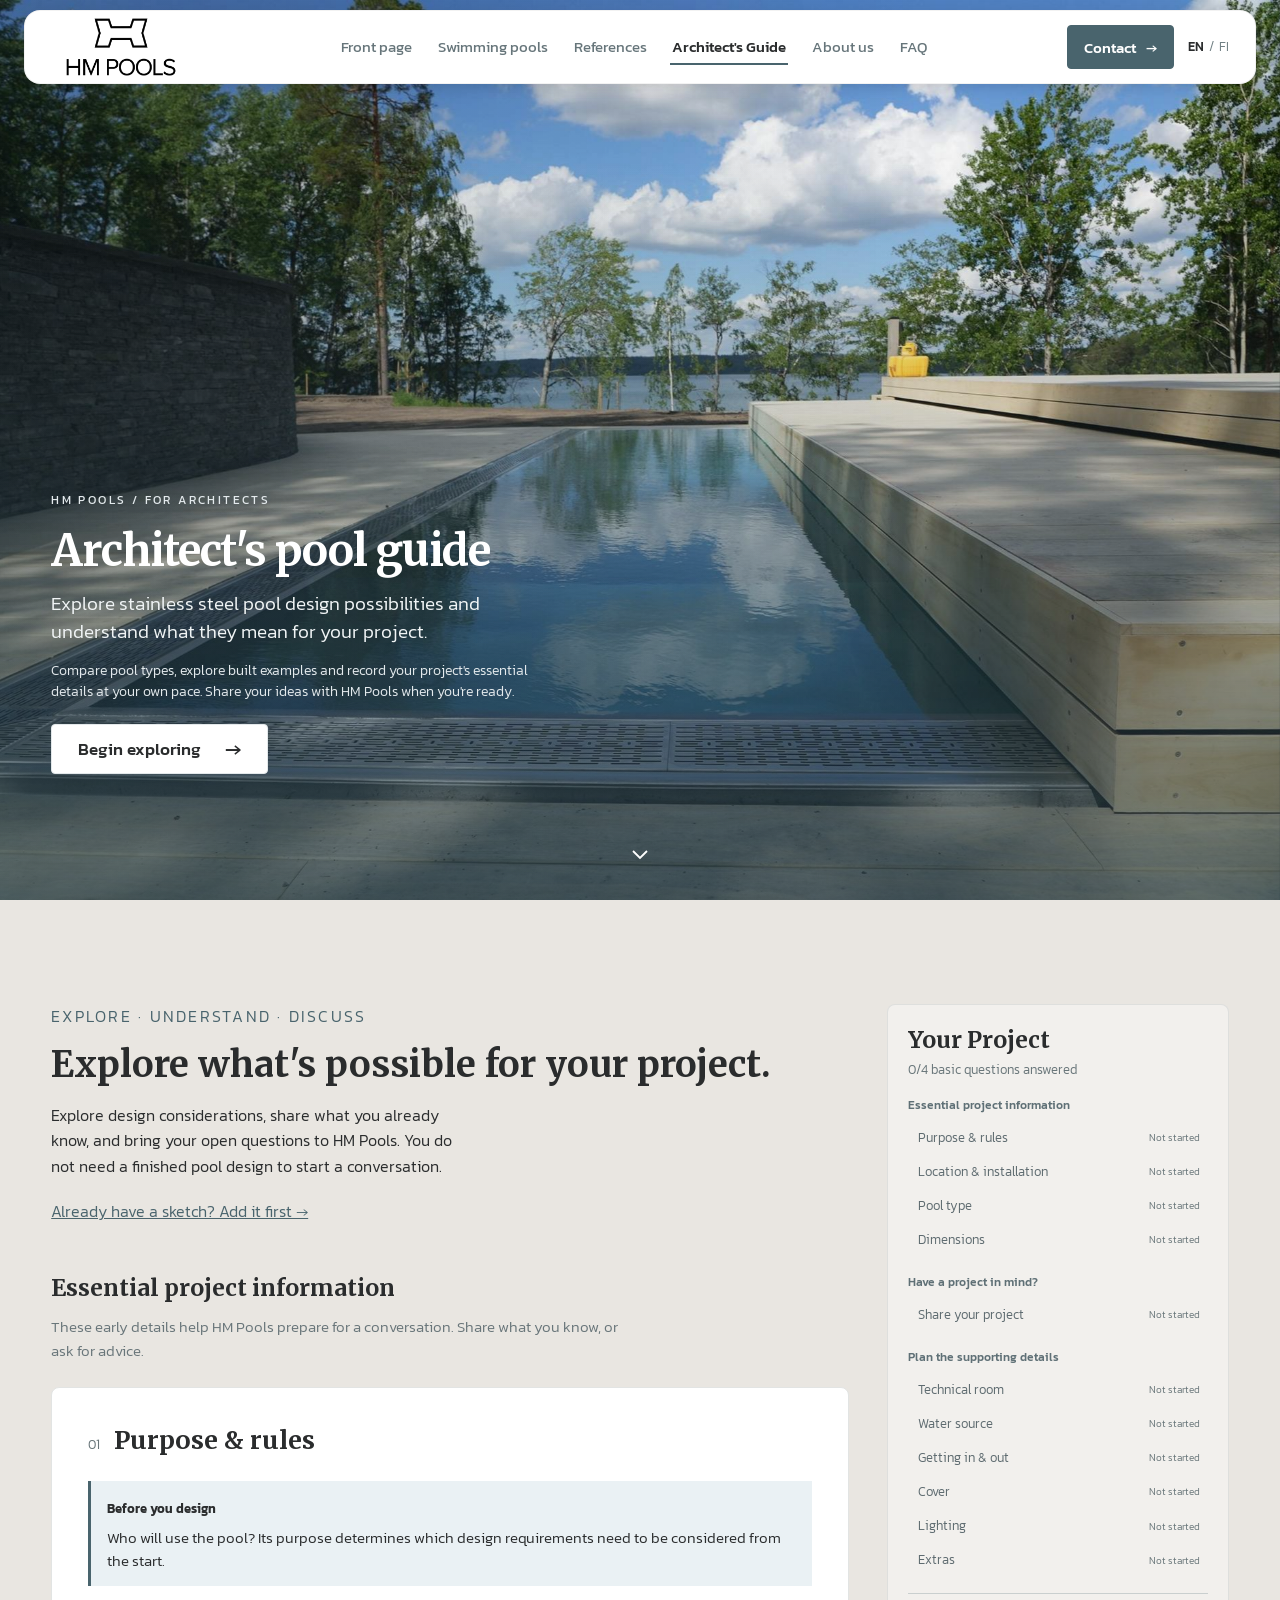
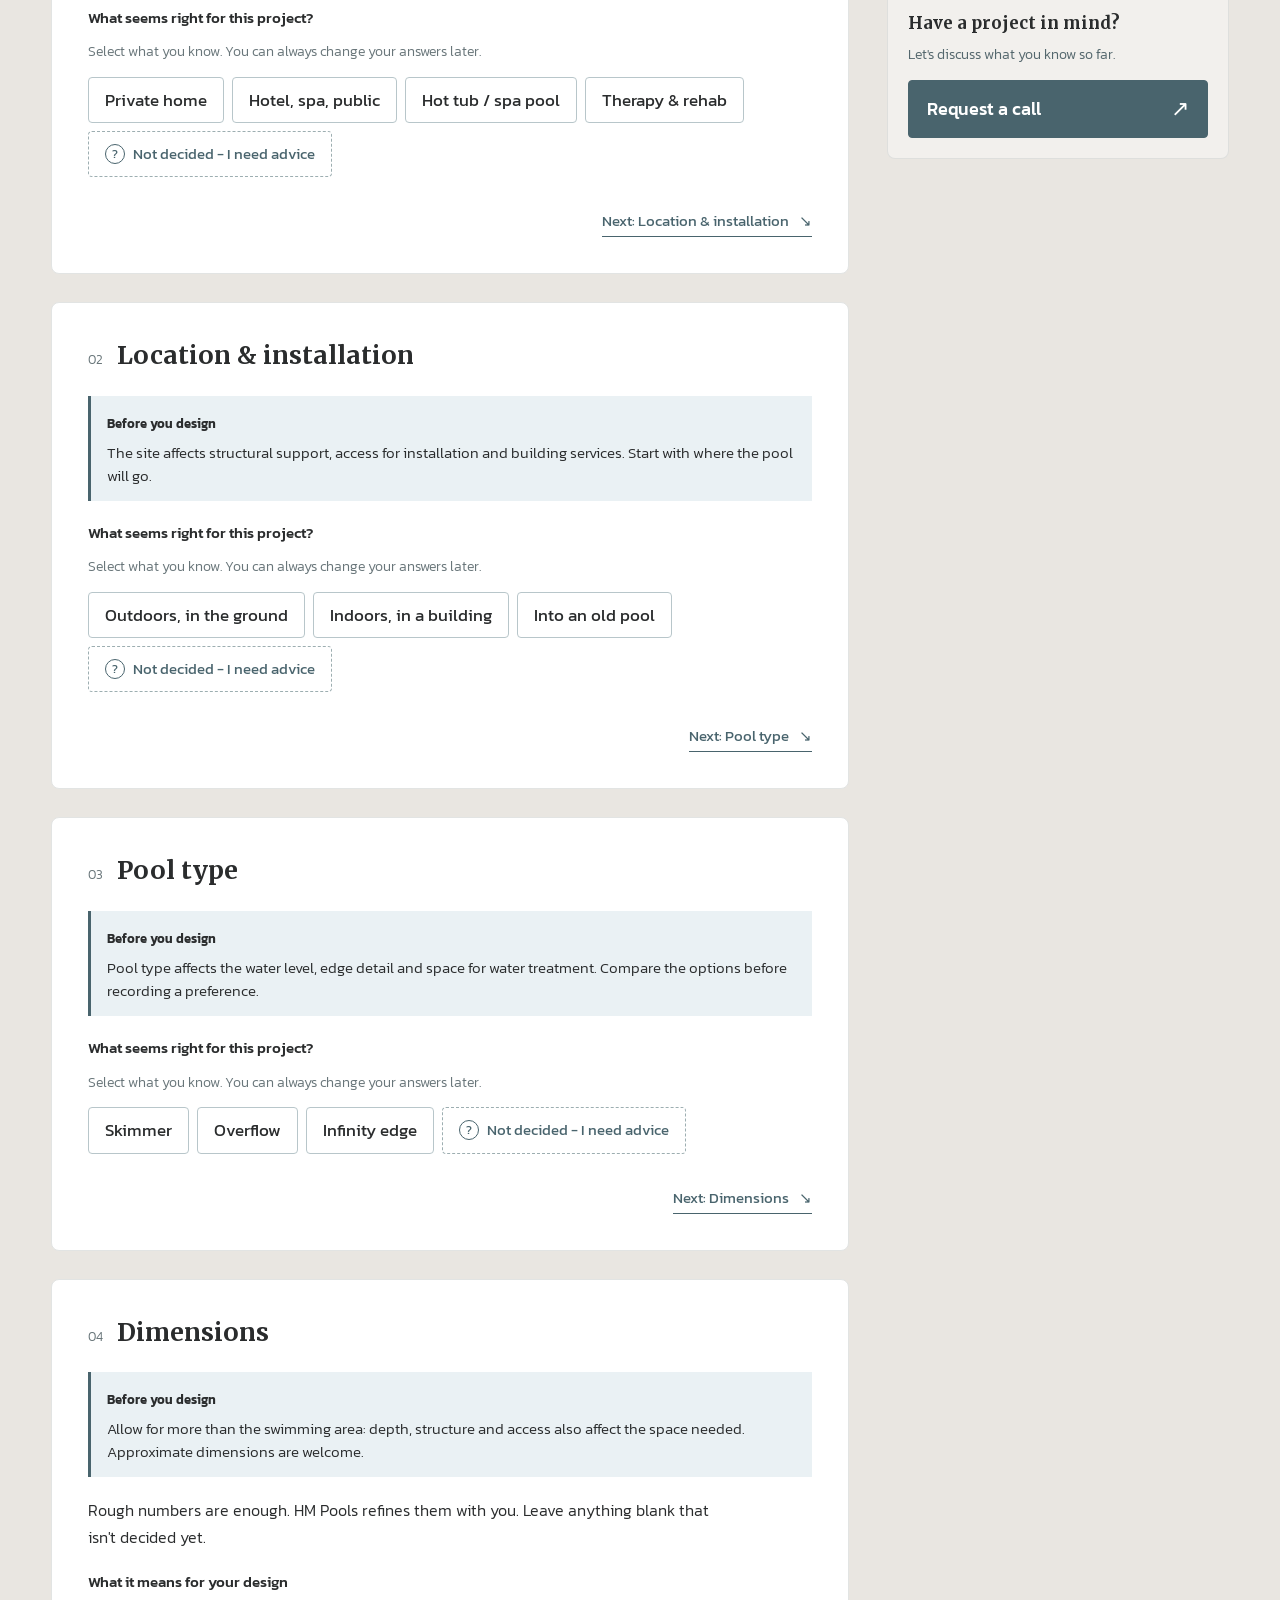
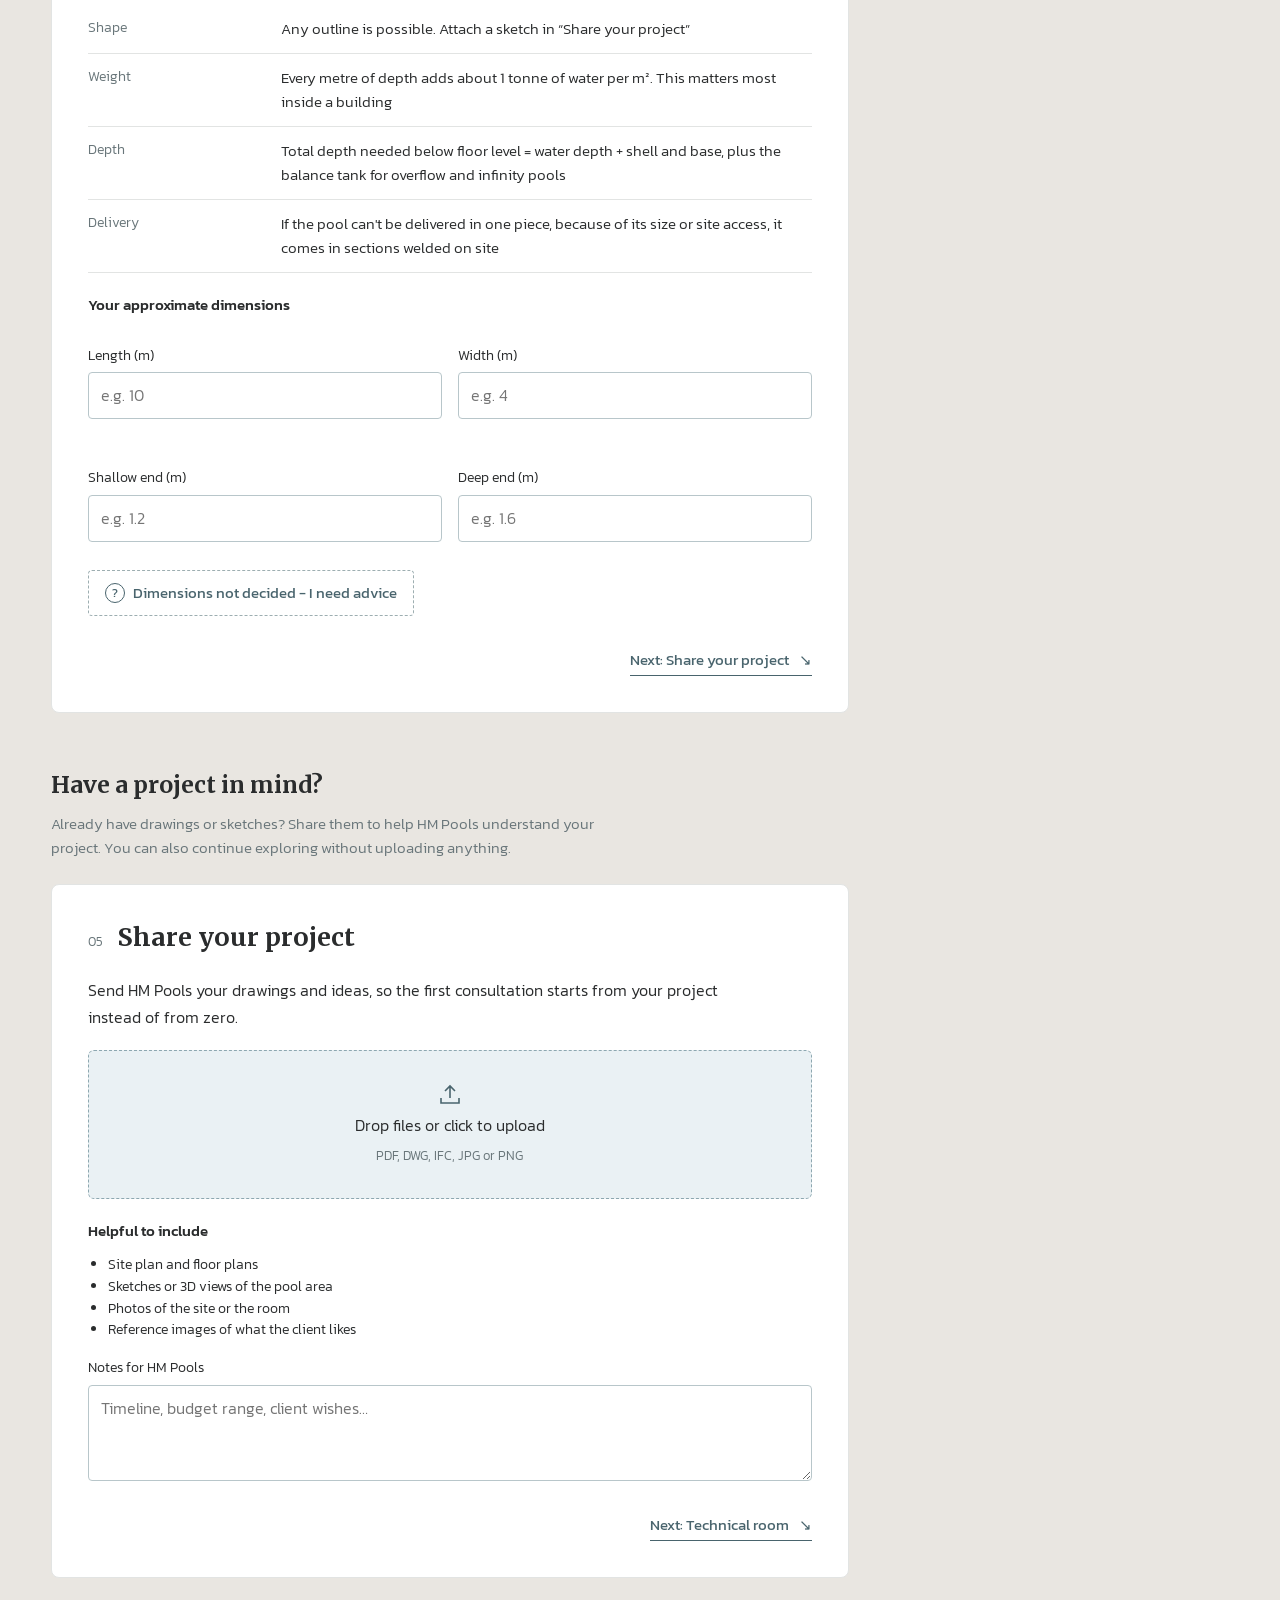
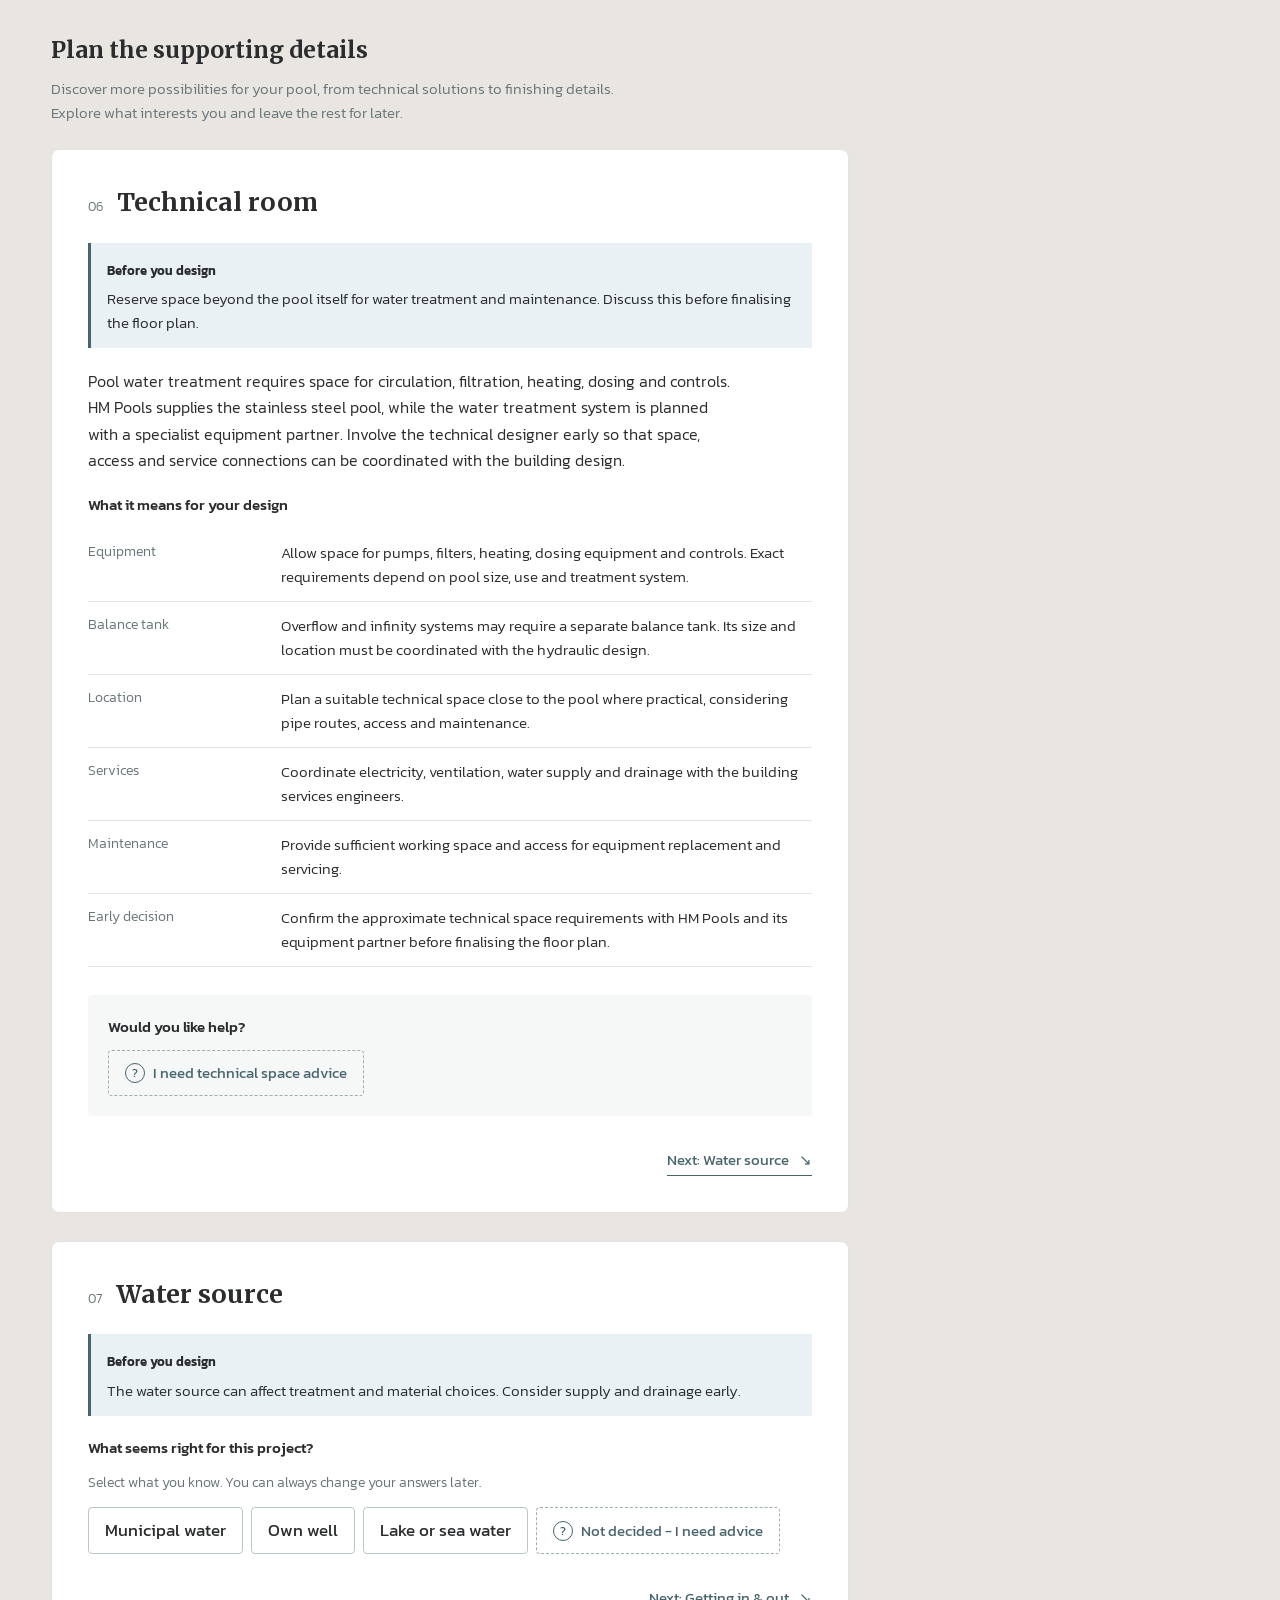
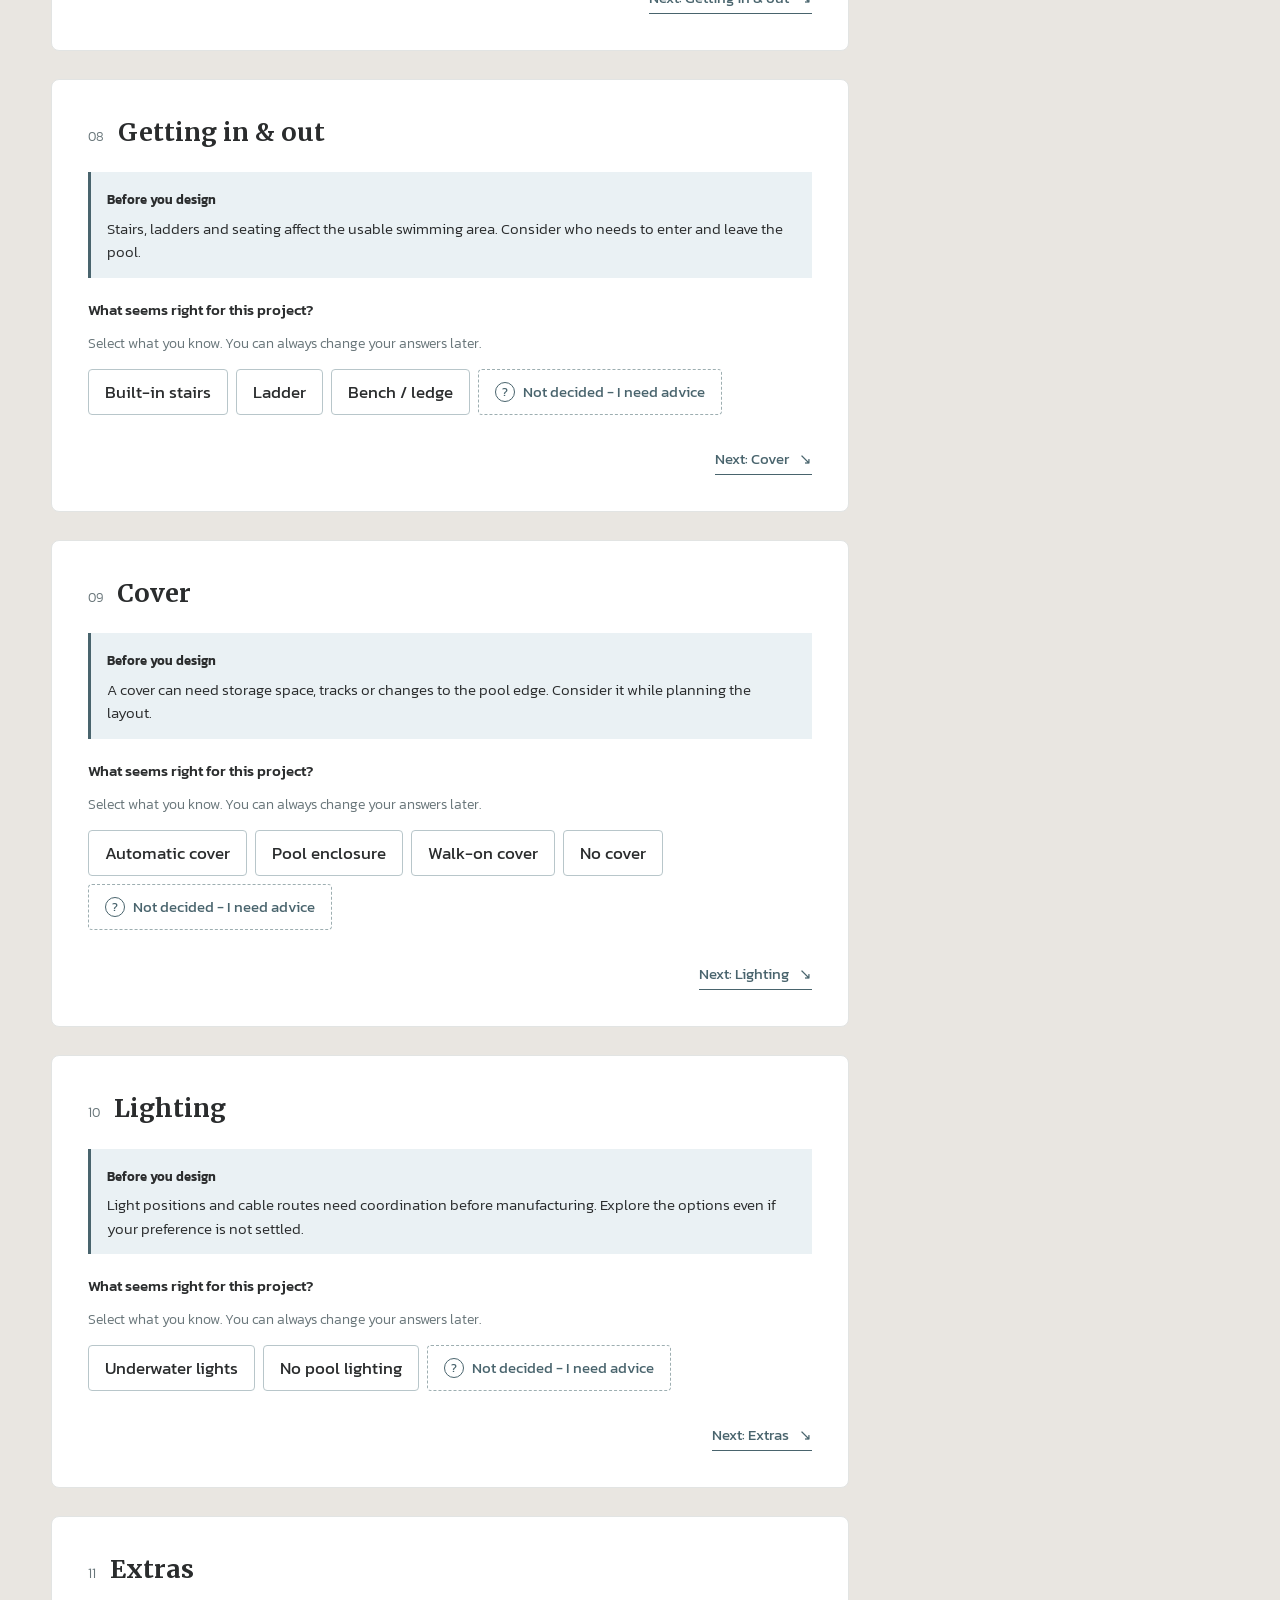
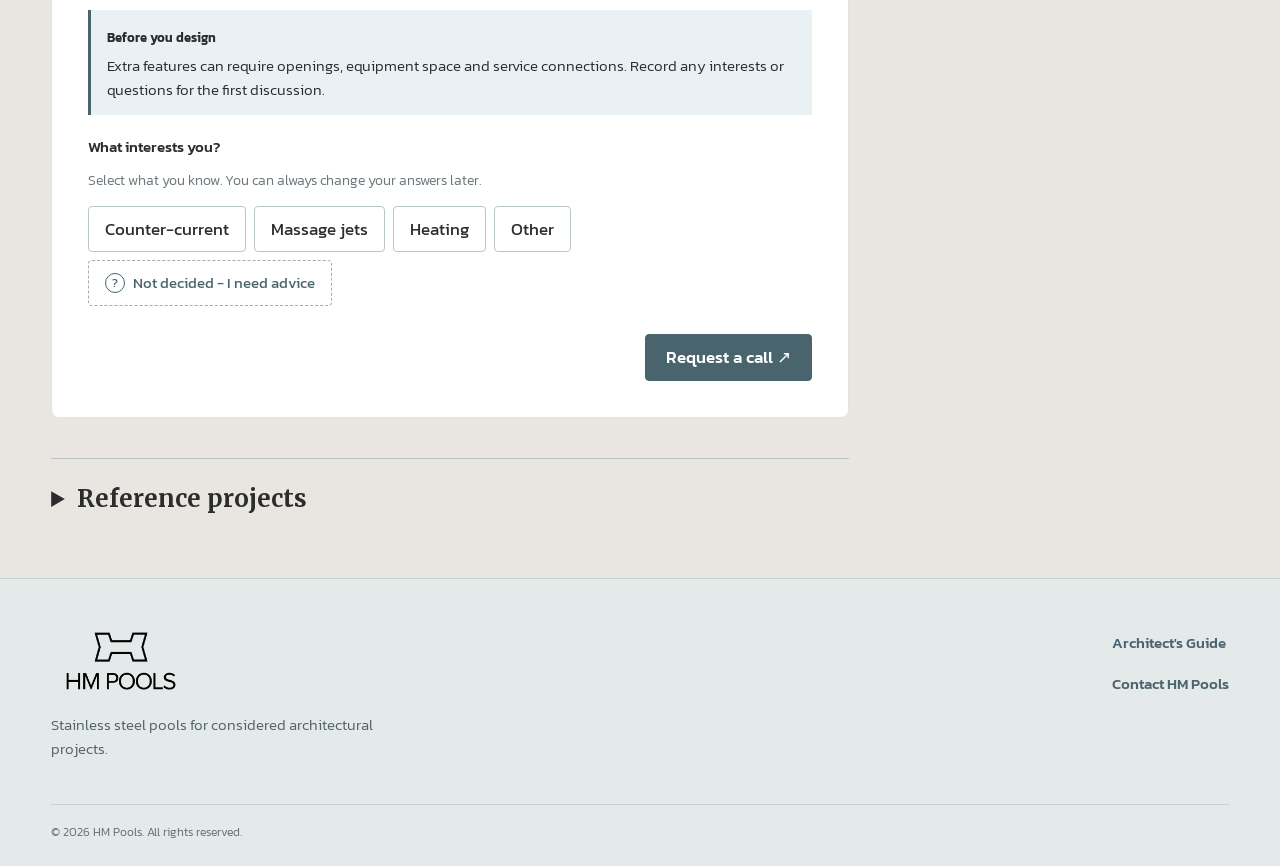
==== commit 98d3167b: "11.oct-2 hm pools" ====
--- a/index.html
+++ b/index.html
@@ -20,27 +20,21 @@
   <a class="skip-link" href="#guide">Skip to the guide</a>
 
   <header class="site-header">
-    
-<a class="site-header__logo" href="#" data-home aria-label="HM Pools, front page">
-  <img src="img/HM_Pools_logo_RGB_musta-2048x1344.png" alt="HM Pools">
-</a>
-
+    <div class="site-header__logo" aria-label="HM Pools">
+      <img src="img/HM_Pools_logo_RGB_musta-2048x1344.png" alt="HM Pools">
+    </div>
     <nav class="site-nav" aria-label="Main">
-      <a href="#" data-home>Front page</a>
-      <a href="#" data-nav>Swimming pools</a>
-      <a href="#guide" data-references>References</a>
-      <a href="#guide" data-architect aria-current="page">Architect's guide</a>
-      <a href="#" data-nav>About us</a>
-      <a href="#" data-nav>FAQ</a>
-      <a href="#" data-nav>Contact us</a>
+      <span class="site-nav__label" title="HM Pools home page — preview label">Front page</span>
+      <span class="site-nav__label" title="Swimming pools — preview label">Swimming pools</span>
+      <span class="site-nav__label" title="Built project references — preview label">References</span>
+      <a href="#" data-architect aria-current="page">Architect's Guide</a>
+      <span class="site-nav__label" title="About HM Pools — preview label">About us</span>
+      <span class="site-nav__label" title="Frequently asked questions — preview label">FAQ</span>
     </nav>
-    <a class="site-header__lang" href="#" data-nav lang="fi" title="Suomeksi" aria-label="Suomeksi">
-      <svg width="26" height="16" viewBox="0 0 18 11" aria-hidden="true">
-        <rect width="18" height="11" fill="#fff" />
-        <rect x="5" width="3" height="11" fill="#002f6c" />
-        <rect y="4" width="18" height="3" fill="#002f6c" />
-      </svg>
-    </a>
+    <div class="site-header__actions">
+      <button class="site-header__contact" type="button" data-action="direct-contact">Contact <span aria-hidden="true">&rarr;</span></button>
+      <div class="language-switch" aria-label="Language indicator"><span lang="en" aria-current="true">EN</span><span aria-hidden="true">/</span><span lang="fi" title="Finnish version is unavailable in this prototype">FI</span></div>
+    </div>
   </header>
 
   <section class="hero" aria-labelledby="hero-title">
@@ -60,108 +54,63 @@
   </section>
   <div class="guide-layout">
     <main class="guide" id="guide" tabindex="-1">
-      <section class="stage" aria-labelledby="stage-title">
-        <div class="guide-intro" aria-labelledby="guide-title">
-          <div class="guide-intro__inner">
-            <h2 id="guide-title">Architect's pool guide</h2>
-            <p>
-              Explore stainless steel pool design possibilities,
-              understand what they mean for your project, and share
-              your ideas with HM Pools when you're ready.
-              Start with the essential details on the right, or explore
-              the pool types and examples at your own pace.
-            </p>
-          </div>
-        </div>
-
-        <h2 class="stage__title" id="stage-title">Overflow pool</h2>
-
-        <div class="stage__canvas">
-
-          <!-- Section drawing -->
-          <figure class="drawing" data-panel="section">
-
-            <img class="drawing__img" data-type="skimmer" src="img/drawings/skimmer.svg"
-              alt="Schematic section of a skimmer pool" width="880" height="420" hidden>
-
-            <img class="drawing__img" data-type="overflow" src="img/drawings/overflow.svg"
-              alt="Schematic section of an overflow pool" width="880" height="420">
-
-            <img class="drawing__img" data-type="infinity" src="img/drawings/infinity.svg"
-              alt="Schematic section of an infinity pool" width="880" height="420" hidden>
-
-            <!-- Expand section drawing -->
-            <button class="drawing__expand" id="drawing-expand" type="button" aria-label="Expand section drawing"
-              title="Expand drawing">
-              <svg width="20" height="20" viewBox="0 0 24 24" fill="none" stroke="currentColor" stroke-width="1.8"
-                stroke-linecap="round" stroke-linejoin="round" aria-hidden="true">
-                <path d="M8 3H3v5M16 3h5v5M3 16v5h5M21 16v5h-5" />
-              </svg>
-            </button>
-
-          </figure>
-
-          <!-- Built example -->
-          <figure class="photo" data-panel="photo" hidden>
-
-            <div class="photo__frame">
-              <img class="photo__img" id="photo-img" src="img/mustasaari.jpg" alt="" decoding="async">
-            </div>
-
-            <figcaption class="photo__caption">
-              <span class="photo__name" id="photo-name"></span>
-              <a class="photo__link" id="photo-link" href="https://hmpools.fi/en/references/" target="_blank"
-                rel="noopener">
-                View project
-              </a>
-            </figcaption>
-
-          </figure>
-
-          <!-- Reference projects -->
-          <div class="refs" data-panel="refs" id="refs" hidden></div>
-
-        </div>
-
-        <dl class="stats" id="stats"></dl>
-        <p class="stage__note">Schematic section, not to scale.</p>
-      </section>
-
-      <aside class="panel" aria-label="Pool guide">
-
-        <!-- Expand / collapse the right panel -->
-        <button class="panel__resize" type="button" aria-label="Expand information panel" aria-expanded="false"
-          aria-controls="guide-panel-content" title="Expand or collapse panel">
-          <span class="panel__resize-icon" aria-hidden="true">‹</span>
-        </button>
-
-        <div class="panel__scroll" id="guide-panel-content">
-          <div class="panel__intro">
-            <h2 class="panel__heading">Learn as you plan your pool</h2>
-            <p>
-              Explore each topic, then record what you know. Not decided? Ask for advice. You can change your answers at any time.
-            </p>
-          </div>
-
-          <button class="upload-shortcut" type="button" data-action="next" data-section="upload">Already have a sketch? Add it first &rarr;</button><div class="accordion" id="sections"></div>
-        </div>
-
-        <div class="plan">
-          <p class="plan__count" id="plan-count" aria-live="polite"></p>
-
-          <div class="plan__actions">
-            
-            <button class="btn btn--solid" type="button" id="book">Review &amp; contact HM Pools <span aria-hidden="true">&rarr;</span></button>
-          </div>
-        </div>
+      <div class="mobile-project">
+        <label for="mobile-section">Explore <span id="mobile-progress"></span></label>
+        <select id="mobile-section" aria-label="Jump to a category"></select>
+        <button class="btn btn--solid" type="button" data-action="review">Request a call <span aria-hidden="true">↗</span></button>
+      </div>
+      <div class="guided-content">
+        <header class="guide-intro"><p class="eyebrow">Explore · Understand · Discuss</p><h2>Explore what's possible for your project.</h2><p>Explore design considerations, share what you already know, and bring your open questions to HM Pools. You do not need a finished pool design to start a conversation.</p><button class="upload-shortcut" type="button" data-action="next" data-section="upload">Already have a sketch? Add it first &rarr;</button></header>
+        <div id="sections"></div>
+        <details id="references-area" class="references-area"><summary>Reference projects</summary><p>Explore the existing HM Pools project collection. These examples are references, not technical specifications for your project.</p><div class="refs" id="refs"></div></details>
+      </div>
+      <aside class="project-navigator" aria-label="Your Project">
+        <header><h2>Your Project</h2><p id="plan-count" aria-live="polite"></p></header>
+        <nav id="project-nav" aria-label="Project categories"></nav>
+        <div class="project-actions"><h3>Have a project in mind?</h3><p id="project-ready">Let's discuss what you know so far.</p><button class="btn btn--solid" type="button" id="book">Request a call <span aria-hidden="true">↗</span></button></div>
       </aside>
     </main>
   </div>
-
+  <footer class="site-footer">
+    <div class="site-footer__inner">
+      <div class="site-footer__brand">
+        <a href="#" data-home aria-label="HM Pools, front page"><img src="img/HM_Pools_logo_RGB_musta-2048x1344.png" alt="HM Pools" width="2048" height="1344"></a>
+        <p>Stainless steel pools for considered architectural projects.</p>
+      </div>
+      <nav aria-label="Footer">
+        <a href="#" data-architect>Architect's Guide</a>
+        <button type="button" data-action="direct-contact">Contact HM Pools</button>
+      </nav>
+      <p class="site-footer__copyright">&copy; 2026 HM Pools. All rights reserved.</p>
+    </div>
+  </footer>
+  <dialog class="modal direct-contact" id="direct-contact" aria-labelledby="direct-contact-title">
+    <div class="modal__inner">
+      <button class="modal__close" type="button" data-direct-close aria-label="Close contact form">
+        <svg width="18" height="18" viewBox="0 0 18 18" aria-hidden="true"><path d="M2 2l14 14M16 2L2 16" /></svg>
+      </button>
+      <header class="modal__head">
+        <h2 class="modal__title" id="direct-contact-title" tabindex="-1">Contact HM Pools</h2>
+        <p class="modal__lead">Ask a question or introduce your project. You can contact us without completing the Architect's Guide.</p>
+      </header>
+      <form id="direct-contact-form" novalidate>
+        <div class="modal__grid">
+          <div class="mfield"><label for="direct-name">Name *</label><input id="direct-name" name="name" type="text" autocomplete="name" required><p class="mfield__error" id="direct-name-error" hidden>Please enter your name.</p></div>
+          <div class="mfield"><label for="direct-email">Email *</label><input id="direct-email" name="email" type="email" autocomplete="email" required><p class="mfield__error" id="direct-email-error" hidden>Please enter a valid email address.</p></div>
+          <div class="mfield"><label for="direct-phone">Phone <span class="mfield__opt">(optional)</span></label><input id="direct-phone" name="phone" type="tel" autocomplete="tel"></div>
+          <div class="mfield"><label for="direct-company">Company <span class="mfield__opt">(optional)</span></label><input id="direct-company" name="company" type="text" autocomplete="organization"></div>
+          <div class="mfield mfield--wide"><label for="direct-message">Message *</label><textarea id="direct-message" name="message" rows="5" required></textarea><p class="mfield__error" id="direct-message-error" hidden>Please enter a message.</p></div>
+        </div>
+        <p class="direct-contact__note">This opens a draft in your email app. Nothing is sent until you send it there.</p>
+        <div class="modal__foot"><a href="https://hmpools.fi/en/contact-us/" target="_blank" rel="noopener">HM Pools contact information</a><button class="btn btn--solid" type="submit">Continue in email app</button></div>
+        <a id="direct-email-link" hidden aria-hidden="true" tabindex="-1"></a>
+      </form>
+    </div>
+  </dialog>
   <dialog class="image-lightbox" id="image-lightbox" aria-label="Enlarged pool image">
     <button class="image-lightbox__close" id="image-lightbox-close" type="button" aria-label="Close enlarged image"
       title="Close">
-      &times;
+      <svg width="18" height="18" viewBox="0 0 24 24" fill="none" stroke="currentColor" stroke-width="2" stroke-linecap="round" aria-hidden="true"><path d="M5 5l14 14M19 5L5 19" /></svg>
     </button>
 
     <img class="image-lightbox__img" id="image-lightbox-img" alt="">
@@ -182,15 +131,20 @@
         </header>
 
         <section id="review-step" aria-label="Project summary">
+          <header class="print-header" aria-hidden="true">
+            <img src="img/HM_Pools_logo_RGB_musta-2048x1344.png" alt="" width="2048" height="1344">
+            <h2>Project Information Summary</h2>
+          </header>
           <div class="review-tools">
             <button class="review-download" type="button" id="download-summary" title="Open print options to save your summary as PDF">
               <svg width="16" height="16" viewBox="0 0 24 24" fill="none" stroke="currentColor" stroke-width="1.7" aria-hidden="true"><path d="M12 3v12m-5-5 5 5 5-5M4 16v5h16v-5" /></svg>
               Download PDF
             </button>
           </div>
-          <dl class="modal__plan" id="consult-plan" aria-label="Your project brief"></dl>
-          <p id="review-missing" role="status"></p>
-          <button class="btn btn--solid" type="button" id="continue-contact">Continue to contact details</button>
+          <details class="review-summary" id="review-summary"><summary>View project details <span id="review-summary-count"></span></summary><dl class="modal__plan" id="consult-plan" aria-label="Your project brief"></dl></details>
+          <p class="print-note">This document is intended for preliminary project information collection and discussion only. All technical specifications, feasibility and final design requirements must be reviewed and confirmed with HM Pools.</p>
+          <div id="review-missing" role="status"></div>
+          <button class="btn btn--solid" type="button" id="continue-contact">Continue to request a call <span aria-hidden="true">↗</span></button>
         </section>
         <div id="contact-step" hidden>
           <button class="summary-edit" type="button" id="back-review">Back to project summary</button>
@@ -232,13 +186,13 @@
 
         <div class="modal__foot">
           <p class="modal__direct">Prefer to call? <a href="tel:+358443600030">+358 44 360 0030</a></p>
-          <button class="btn btn--solid modal__send" type="submit">Send project enquiry</button>
+          <button class="btn btn--solid modal__send" type="submit">Request a call</button>
         </div>
       </div></form>
 
       <div class="modal__done" id="consult-done" hidden>
         <h2 class="modal__title" tabindex="-1">Thank you</h2>
-        <p class="modal__lead">This prototype shows the completed enquiry. No information or attachments have been sent.
+        <p class="modal__lead">This prototype shows the completed enquiry. No information or attachments have been sent, and no phone call has been booked.
         </p>
         <button class="btn btn--solid" type="button" data-close>Back to the guide</button>
       </div>
--- a/css/styles.css
+++ b/css/styles.css
@@ -65,22 +65,26 @@
 *, *::before, *::after { box-sizing: border-box; }
 
 [hidden] { display: none !important; }
+.sr-only { position: absolute; width: 1px; height: 1px; padding: 0; margin: -1px; overflow: hidden; clip-path: inset(50%); white-space: nowrap; border: 0; }
 
 .key-reminder { margin-top: 18px; margin-bottom: 20px; padding: 14px 16px; background: #eaf1f4; border-left: 3px solid #49646d; color: #2a2c2d; }
 .key-reminder strong { font-size: 13px; }
 .key-reminder p { margin: 6px 0 0; font-size: 15px; line-height: 1.55; }
-.project-answer { margin-top: 24px; padding-top: 16px; border-top: 1px solid #b8c6ca; }
+
 .answer-status { margin: 8px 0 12px; font-size: 14px; color: #49646d; }
-.section-next { margin-top: 24px; display: flex; justify-content: flex-end; }
-.section-next .btn { white-space: normal; text-align: left; }
+.section-next { margin-top: 28px; display: flex; justify-content: flex-end; }
+.section-next__link { display: inline-flex; align-items: center; gap: 10px; padding: 5px 0; border: 0; border-bottom: 1px solid var(--dark); background: transparent; color: var(--dark); font: 400 15px/1.4 var(--font-ui); text-align: left; cursor: pointer; }
+.section-next__link span { display: inline-block; transition: transform .18s ease; }
+.section-next__link:hover span { transform: translate(2px,2px); }
+.section-next__link:hover { color: var(--ink); border-color: var(--ink); }
 .upload-shortcut, .summary-edit { background: transparent; border: 0; color: #49646d; text-decoration: underline; cursor: pointer; font: inherit; text-align: left; padding: 8px 0; }
-.upload-shortcut { margin: 0 24px 16px; }
-.project-answer .choices { flex-wrap: wrap; }
-.project-answer .chip { white-space: normal; text-align: left; }
-#review-missing { margin: 16px 0; line-height: 1.5; }
-#continue-contact:disabled { opacity: .5; cursor: not-allowed; }
-#consult-plan dd { overflow-wrap: anywhere; white-space: pre-line; }
-#contact-step { margin-top: 20px; }
+.upload-shortcut { margin: 12px 0 0; }
+
+
+#review-missing { margin: 12px 0; max-width: 54ch; color: var(--muted); font-size: 14px; line-height: 1.5; text-wrap: pretty; }
+
+
+#contact-step { margin-top: 8px; }
 
 html, body { height: 100%; }
 
@@ -152,23 +156,23 @@
 
 }
 
-.chip:active, .btn:active { transform: scale(0.98); }
-
-.chip { background: var(--chip); color: var(--dark); }
+.chip:active, .btn:active { transform: scale(0.99); }
+
+.chip { background: var(--chip); color: var(--dark); border-radius: 4px; white-space: normal; padding: 12px 16px; height: auto; }
 
 .chip:hover { background: var(--chip-hover); }
 
 .chip[aria-pressed="true"] { background: var(--dark); color: #fff; }
 
-.btn { text-align: center; }
-
-.btn--solid { background: #fff; color: var(--ink); font-weight: 500; }
-
-.btn--solid:hover { background: var(--chip); }
-
-.btn--ghost { background: transparent; color: #fff; border: 1px solid #fff; font-weight: 500; }
-
-.btn--ghost:hover { background: #fff; color: var(--ink); }
+.btn { text-align: center; font-weight: 500; border-radius: 4px; padding: 12px 20px; white-space: normal; }
+
+
+
+
+
+
+
+
 
 /* ---------- Header ---------- */
 
@@ -179,9 +183,10 @@
   left: 50%;
   transform: translateX(-50%);
   z-index: 1000;
-  display: flex;
+  display: grid;
+  grid-template-columns: 150px minmax(0, 1fr) auto;
   align-items: center;
-  gap: 48px;
+  gap: 20px;
   width: calc(100% - 48px);
   max-width: 1320px;
   height: 74px;
@@ -193,63 +198,38 @@
   border-radius: 16px;
   box-shadow: 0 3px 14px rgba(0,0,0,.12);
 }
-.site-header__logo {
-  display: flex;
-  align-items: center;
-  width: 150px;
-  height: 64px;
-  flex-shrink: 0;
+.site-header__logo { display: flex; align-items: center; width: 150px; height: 64px; overflow: hidden; }
+.site-header__logo img { display: block; width: 140px; height: 92px; max-width: none; object-fit: contain; }
+.site-nav { justify-self: center; display: flex; align-items: center; justify-content: center; gap: clamp(12px,1.7vw,25px); min-width: 0; font-size: 15px; font-weight: 400; line-height: 1.3; }
+.site-nav a, .site-nav__label { display: inline-block; padding: 8px 2px; white-space: nowrap; }
+.site-nav a { color: var(--ink); text-decoration: none; }
+.site-nav__label { color: #66757a; cursor: default; }
+.site-nav a:hover { color: var(--dark); }
+.site-nav a[aria-current="page"] { box-shadow: inset 0 -2px 0 var(--dark); font-weight: 500; }
+.site-header__actions { justify-self: end; display: flex; align-items: center; gap: 14px; }
+.site-header__contact { display: inline-flex; align-items: center; gap: 10px; min-height: 44px; padding: 8px 16px; border: 1px solid var(--dark); border-radius: 4px; background: var(--dark); color: white; font: 500 15px var(--font-ui); cursor: pointer; transition: background-color .18s ease; }
+.site-header__contact:hover { background: #3d555e; }
+.language-switch { display: flex; align-items: center; gap: 5px; white-space: nowrap; font-size: 13px; color: #718084; }
+.language-switch [aria-current] { color: var(--ink); font-weight: 500; }
+.language-switch [lang="fi"] { color: #718084; cursor: default; }
+
+/* ---------- Hero ---------- */
+
+.hero {
+
+  position: relative;
+
+  min-height: 100vh;
+
+  min-height: 100svh;
+
+  display: grid;
+
+  place-items: end start;
+
+  padding: 160px clamp(24px, 4vw, 80px) clamp(112px, 14svh, 160px);
+
   overflow: hidden;
-}
-.site-header__logo img { display: block; width: 140px; height: 92px; max-width: none; object-fit: contain; }
-
-.site-header__lang { padding: 6px; }
-
-.site-nav {
-
-  flex: 1;
-
-  display: flex;
-
-  justify-content: center;
-
-  gap: 25px;
-
-  font-size: 17px;
-
-  font-weight: 400;
-
-  line-height: 20px;
-
-}
-
-.site-nav a,
-
-.site-header__lang { color: var(--ink); text-decoration: none; transition: opacity 0.15s ease; }
-
-.site-nav a { padding: 5px 0; white-space: nowrap; }
-
-.site-nav a:hover, .site-header__lang:hover { opacity: 0.75; }
-
-.site-nav a[aria-current="page"] { box-shadow: inset 0 -2px 0 #49646d; }
-
-/* ---------- Hero ---------- */
-
-.hero {
-
-  position: relative;
-
-  min-height: 100vh;
-
-  min-height: 100svh;
-
-  display: grid;
-
-  place-items: end start;
-
-  padding: 160px clamp(24px, 4vw, 80px) clamp(112px, 14svh, 160px);
-
-  overflow: hidden;
 
   background: var(--ink);
 
@@ -275,7 +255,7 @@
 
 }
 
-/* Same treatment as hmpools.fi: photo darkened towards the bottom so white text reads. */
+/* A restrained blue-grey veil keeps the white headline legible over the photo. */
 
 .hero::after {
 
@@ -285,7 +265,7 @@
 
   inset: 0;
 
-  background: linear-gradient(0deg, rgba(12, 29, 39, .85) 0%, rgba(12, 29, 39, .3) 43%, transparent 76%), linear-gradient(90deg, rgba(12, 29, 39, .3), transparent 70%);
+  background: linear-gradient(0deg, rgba(39, 64, 75, .68) 0%, rgba(73, 100, 109, .18) 51%, transparent 82%), linear-gradient(90deg, rgba(39, 64, 75, .2), transparent 72%);
 
 }
 
@@ -343,1986 +323,165 @@
 
 /* ---------- Layout ---------- */
 
+/* Guided content: normal document scrolling, original category hierarchy. */
 html { scroll-behavior: smooth; }
-@media (min-width: 1025px) {
-  .panel__scroll { overscroll-behavior-y: contain; }
-}
-#guide { scroll-margin-top: 110px; }
-
-.guide-layout {
-
-  height: 100vh;
-  height: 100svh;
-  padding-top: 110px;
-
-  min-height: 0;
-
-}
-
-.guide {
-
-  display: flex;
-
-  height: 100%;
-
-  min-height: 0;
-
-}
-
-/* ---------- Stage (left) ---------- */
-
-.stage {
-
-  flex: 1;
-
-  min-width: 0;
-
-  min-height: 0;
-
-  display: flex;
-
-  flex-direction: column;
-
-  gap: 12px;
-
-  padding: 20px var(--gutter) 18px;
-
-  background: var(--page);
-
-}
-
-.stage__tabs { display: flex; flex-wrap: wrap; gap: 12px; }
-
-.stage__tabs .chip { padding: 0 28px; height: 48px; }
-
-.stage__title {
-
-  font-family: var(--font-head);
-
-  font-size: 32px;
-
-  font-weight: 700;
-
-  line-height: 1.25;
-
-  color: var(--ink);
-
-}
-
-.stage__canvas { position: relative; flex: 1; min-height: 0; }
-
-.stage__canvas > [data-panel] { position: absolute; inset: 0; }
-
-.stage__canvas > [hidden] { display: none; }
-
-.drawing {
-
-  position: relative;
-
-  background: var(--surface);
-
-}
-
-.drawing__img {
-
-  width: 100%;
-
-  height: 100%;
-
-  object-fit: contain;
-
-}
-
-.drawing__img[hidden] {
-
-  display: none;
-
-}
-
-/* Expand button on section drawing */
-
-.drawing__expand {
-
-  position: absolute;
-
-  top: 16px;
-
-  right: 16px;
-
-  z-index: 2;
-
-  width: 42px;
-
-  height: 42px;
-
-  display: flex;
-
-  align-items: center;
-
-  justify-content: center;
-
-  padding: 0;
-
-  border: 1px solid rgba(14, 16, 19, 0.12);
-
-  border-radius: 50%;
-
-  background: rgba(255, 255, 255, 0.92);
-
-  color: var(--ink);
-
-  cursor: pointer;
-
-  transition: background-color 0.2s ease, transform 0.2s ease;
-
-}
-
-.drawing__expand:hover {
-
-  background: #ffffff;
-
-  transform: scale(1.06);
-
-}
-
-.drawing__expand svg {
-
-  width: 20px;
-
-  height: 20px;
-
-}
-
-.photo { display: flex; flex-direction: column; background: var(--surface); }
-
-.photo__frame { position: relative; flex: 1; min-height: 0; overflow: hidden; background: var(--dark); }
-
-.photo__img { position: absolute; inset: 0; width: 100%; height: 100%; object-fit: cover; }
-
-.photo__caption {
-
-  display: flex;
-
-  align-items: baseline;
-
-  justify-content: space-between;
-
-  gap: 16px;
-
-  padding: 16px 20px;
-
-}
-
-.photo__name { font-family: var(--font-head); font-size: 18px; font-weight: 700; color: var(--ink); }
-
-.photo__link {
-
-  font-weight: 500;
-
-  color: var(--text);
-
-  white-space: nowrap;
-
-  text-decoration: underline;
-
-  text-underline-offset: 4px;
-
-}
-
-.photo__link:hover { color: var(--muted); }
-
-.refs {
-
-  overflow-y: auto;
-
-  display: grid;
-
-  grid-template-columns: repeat(auto-fill, minmax(220px, 1fr));
-
-  align-content: start;
-
-  gap: 16px;
-
-}
-
-.ref { display: flex; flex-direction: column; background: var(--surface); color: var(--ink); text-decoration: none; }
-
-.ref__media { display: block; aspect-ratio: 4 / 3; overflow: hidden; background: var(--dark); }
-
-.ref__media img { width: 100%; height: 100%; object-fit: cover; transition: transform 0.35s var(--ease); }
-
-.ref:hover .ref__media img { transform: scale(1.03); }
-
-.ref__tag { padding: 12px 14px 0; font-size: 12px; font-weight: 600; letter-spacing: 0.04em; text-transform: uppercase; }
-
-.ref__name { padding: 4px 14px 14px; font-family: var(--font-head); font-size: 15px; font-weight: 700; line-height: 1.3; }
-
-.ref:hover .ref__name { color: var(--muted); }
-
-.stats { display: grid; grid-template-columns: repeat(4, minmax(0, 1fr)); background: var(--surface); }
-
-.stats__item { padding: 14px 10px; text-align: center; border-right: 1px solid var(--line); }
-
-.stats__item:last-child { border-right: 0; }
-
-.stats dt { font-size: 12px; font-weight: 600; letter-spacing: 0.04em; text-transform: uppercase; color: var(--text); }
-
-.stats dd { font-family: var(--font-head); font-size: 20px; font-weight: 700; color: var(--ink); }
-
-.stage__note { font-size: 13px; color: var(--muted); text-align: center; }
-
-/* ---------- Panel (right) ---------- */
-
-.panel {
-
-  width: var(--panel-w);
-
-  flex-shrink: 0;
-
-  display: flex;
-
-  flex-direction: column;
-
-  min-height: 0;
-
-  background: var(--surface);
-
-  transition: width 0.4s var(--ease);
-
-}
-
-.panel__scroll { flex: 1; min-height: 0; overflow-y: auto; }
-
-.panel__intro {
-
-  display: grid;
-
-  gap: 8px;
-
-  padding: 24px 24px 18px;
-
-  background: var(--surface);
-
-  border-bottom: 1px solid var(--line);
-
-}
-
-.panel__heading {
-
-  font-family: var(--font-head);
-
-  font-size: 23px;
-
-  line-height: 1.3;
-
-  font-weight: 700;
-
-  color: var(--ink);
-
-}
-
-.panel__intro p {
-
-  font-size: 13px;
-
-  line-height: 1.5;
-
-  color: var(--muted);
-
-}
-
-/* ---------- Focus mode while configuring ---------- */
-
-.guide.is-configuring .panel {
-
-  width: 66.666%;
-
-}
-
-.stage {
-
-  transition: padding 0.4s var(--ease);
-
-}
-
-.stage__title,
-
-.stage__tabs .chip,
-
-.stats__item,
-
-.stats dt,
-
-.stats dd {
-
-  transition:
-
-    font-size 0.4s var(--ease),
-
-    padding 0.4s var(--ease),
-
-    height 0.4s var(--ease);
-
-}
-
-/* Compact left side */
-
-.guide.is-configuring .stage {
-
-  padding-left: 24px;
-
-  padding-right: 24px;
-
-}
-
-.guide.is-configuring .stage__title {
-
-  font-size: 22px;
-
-}
-
-.guide.is-configuring .stage__tabs .chip {
-
-  padding: 0 14px;
-
-  height: 40px;
-
-  min-height: 40px;
-
-  font-size: 14px;
-
-}
-
-.guide.is-configuring .stats__item {
-
-  padding: 10px 6px;
-
-}
-
-.guide.is-configuring .stats dt {
-
-  font-size: 9px;
-
-  letter-spacing: 0.03em;
-
-}
-
-.guide.is-configuring .stats dd {
-
-  font-size: 14px;
-
-  line-height: 1.3;
-
-}
-
-/* Accordion */
-
-.acc { border-bottom: 1px solid var(--line); }
-
-.acc__heading { font: inherit; }
-
-.acc__head {
-
-  width: 100%;
-
-  min-height: 66px;
-
-  display: flex;
-
-  align-items: center;
-
-  gap: 12px;
-
-  padding: 0 28px;
-
-  border: 0;
-
-  background: var(--surface);
-
-  color: var(--ink);
-
-  text-align: left;
-
-  transition: background-color 0.18s ease;
-
-}
-
-.acc__head:hover { background: var(--page); }
-
-.acc__title { flex: 1; font-family: var(--font-head); font-size: 17px; font-weight: 700; }
-
-.acc__value { font-size: 14px; color: var(--muted); text-align: right; }
-
-/* Accordion icons */
-
-.acc__icon {
-
-  position: relative;
-
-  width: 20px;
-
-  height: 20px;
-
-  flex-shrink: 0;
-
-  display: block;
-
-}
-
-/* Down arrow for regular categories */
-
-.acc__icon::before {
-
-  content: "";
-
-  position: absolute;
-
-  top: 5px;
-
-  left: 5px;
-
-  width: 10px;
-
-  height: 10px;
-
-  border-right: 1.8px solid currentColor;
-
-  border-bottom: 1.8px solid currentColor;
-
-  background: transparent;
-
-  transform: rotate(45deg);
-
-  transition: transform 0.2s var(--ease);
-
-}
-
-/* Remove the old plus sign */
-
-.acc__icon::after {
-
-  content: none;
-
-}
-
-/* Rotate arrow when expanded */
-
-.acc__head[aria-expanded="true"] .acc__icon::before {
-
-  transform: translateY(5px) rotate(225deg);
-
-}
-
-/* Upload icon for Share your project */
-
-.acc[data-id="upload"] .acc__icon::before {
-
-  content: "";
-
-  position: absolute;
-
-  inset: 0;
-
-  width: 20px;
-
-  height: 20px;
-
-  border: none;
-
-  background: currentColor;
-
-  -webkit-mask: url("data:image/svg+xml,%3Csvg xmlns='http://www.w3.org/2000/svg' viewBox='0 0 24 24'%3E%3Cpath d='M12 16V3m0 0L7 8m5-5 5 5M4 16v4h16v-4' fill='none' stroke='black' stroke-width='1.8' stroke-linecap='round' stroke-linejoin='round'/%3E%3C/svg%3E") center / contain no-repeat;
-
-  mask: url("data:image/svg+xml,%3Csvg xmlns='http://www.w3.org/2000/svg' viewBox='0 0 24 24'%3E%3Cpath d='M12 16V3m0 0L7 8m5-5 5 5M4 16v4h16v-4' fill='none' stroke='black' stroke-width='1.8' stroke-linecap='round' stroke-linejoin='round'/%3E%3C/svg%3E") center / contain no-repeat;
-
-  transform: none;
-
-}
-
-/* Keep upload icon unchanged when expanded */
-
-.acc[data-id="upload"] .acc__head[aria-expanded="true"] .acc__icon::before {
-
-  transform: none;
-
-}
-
-.acc__body { display: grid; gap: 14px; padding: 0 28px 26px; }
-
-.acc__body[hidden] { display: none; }
-
-.acc__text { font-size: 15px; line-height: 1.6; }
-
-.acc__subhead { font-size: 15px; font-weight: 600; color: var(--ink); margin-top: 4px; }
-
-.choices { display: grid; grid-template-columns: repeat(2, minmax(0, 1fr)); gap: 8px; }
-
-.specs { display: grid; gap: 2px; }
-
-.specs__row { display: grid; grid-template-columns: 116px 1fr; gap: 16px; padding: 5px 0; font-size: 14px; }
-
-.specs dt { font-weight: 500; color: var(--muted); }
-
-.specs dd { font-weight: 400; }
-
-/* Form bits */
-
-.fields { display: grid; grid-template-columns: repeat(2, minmax(0, 1fr)); gap: 10px; }
-
-.field { display: grid; gap: 6px; }
-
-.field label { font-size: 14px; font-weight: 500; color: var(--text); }
-
-.field input,
-
-.field textarea {
-
-  width: 100%;
-
-  padding: 0 10px;
-
-  border: 1px solid var(--field-line);
-
-  border-radius: 0;
-
-  background: #fff;
-
-  font-size: 15px;
-
-  font-weight: 400;
-
-}
-
-.field input { height: 44px; }
-
-.field textarea { padding: 10px; resize: vertical; font-size: 14px; }
-
-.dropzone {
-
-  position: relative;
-
-  display: grid;
-
-  justify-items: center;
-
-  gap: 6px;
-
-  padding: 24px 16px;
-
-  border: 1px dashed #9aa3a8;
-
-  background: var(--page);
-
-  text-align: center;
-
-  cursor: pointer;
-
-}
-
-.dropzone svg { fill: none; stroke: var(--ink); stroke-width: 1.5; }
-
-.dropzone:hover { border-color: var(--ink); }
-
-.dropzone:focus-within { outline: 2px solid var(--focus); outline-offset: 2px; }
-
-.dropzone__title { font-size: 15px; font-weight: 600; color: var(--ink); }
-
-.dropzone__hint { font-size: 13px; color: var(--muted); }
-
-.dropzone__input { position: absolute; inset: 0; width: 100%; height: 100%; opacity: 0; cursor: pointer; }
-
-.files { display: grid; gap: 6px; }
-
-.file {
-
-  display: flex;
-
-  align-items: center;
-
-  gap: 10px;
-
-  padding: 4px 4px 4px 12px;
-
-  border: 1px solid var(--line);
-
-  font-size: 14px;
-
-  font-weight: 400;
-
-}
-
-.file__name { flex: 1; min-width: 0; overflow: hidden; text-overflow: ellipsis; white-space: nowrap; }
-
-.file__remove {
-
-  width: 36px; height: 36px;
-
-  display: grid; place-items: center;
-
-  flex-shrink: 0;
-
-  border: 0;
-
-  background: transparent;
-
-  color: var(--muted);
-
-}
-
-.file__remove svg { fill: none; stroke: currentColor; stroke-width: 1.6; }
-
-.file__remove:hover { background: var(--chip); color: var(--ink); }
-
-.helpful { display: grid; gap: 6px; font-size: 14px; font-weight: 400; }
-
-/* Plan box */
-
-.plan { display: grid; gap: 12px; padding: 22px 28px 26px; background: var(--ink); color: #fff; }
-
-.plan__label { font-size: 14px; font-weight: 600; color: var(--on-dark-muted); }
-
-.plan__count { font-family: var(--font-head); font-size: 24px; font-weight: 700; line-height: 1.2; }
-
-.plan__actions { display: grid; grid-template-columns: repeat(2, minmax(0, 1fr)); gap: 8px; }
-
-.plan__actions .btn { min-height: 52px; }
-
-/* ---------- Section drawing lightbox ---------- */
-
-.image-lightbox {
-
-  position: fixed;
-
-  width: min(1200px, calc(100vw - 80px));
-
-  max-width: none;
-
-  max-height: none;
-
-  padding: 48px 24px 24px;
-
-  border: none;
-
-  border-radius: 4px;
-
-  background: #ffffff;
-
-  color: var(--ink);
-
-  overflow: visible;
-
-}
-
-.image-lightbox[open] {
-
-  display: flex;
-
-  align-items: center;
-
-  justify-content: center;
-
-}
-
-.image-lightbox::backdrop {
-
-  background: rgba(14, 16, 19, 0.85);
-
-}
-
-.image-lightbox__img {
-
-  display: block;
-
-  width: 100%;
-
-  height: auto;
-
-  max-height: calc(100vh - 140px);
-
-  max-height: calc(100dvh - 140px);
-
-  object-fit: contain;
-
-}
-
-.image-lightbox__close {
-
-  position: absolute;
-
-  top: 8px;
-
-  right: 12px;
-
-  z-index: 2;
-
-  width: 36px;
-
-  height: 36px;
-
-  display: flex;
-
-  align-items: center;
-
-  justify-content: center;
-
-  padding: 0;
-
-  border: none;
-
-  border-radius: 50%;
-
-  background: transparent;
-
-  color: var(--ink);
-
-  font-family: var(--font-ui);
-
-  font-size: 30px;
-
-  line-height: 1;
-
-  cursor: pointer;
-
-  transition: background-color 0.2s ease;
-
-}
-
-.image-lightbox__close:hover {
-
-  background: var(--chip);
-
-}
-
+:root { --nav-offset: 104px; --anchor-offset: 104px; }
+#guide, .guide-section, .references-area { scroll-margin-top: var(--anchor-offset); }
+.guide-layout { padding: var(--nav-offset) clamp(20px,4vw,64px) 64px; background: var(--page); }
+.guide { display: grid; grid-template-columns: minmax(0,7fr) minmax(290px,3fr); gap: clamp(24px,3vw,48px); max-width: 1440px; margin: auto; align-items: start; }
+.guided-content { min-width: 0; }
+.guide-intro { padding: 0 0 40px; }
+.guide-intro h2 { font: 700 clamp(26px,3vw,36px)/1.25 var(--font-head); margin: 12px 0 16px; }
+.guide-intro p { max-width: 60ch; font-size: 16px; line-height: 1.6; text-wrap: balance; }
+.eyebrow { text-transform: uppercase; letter-spacing: .14em; font-size: 12px; color: var(--dark); }
+.content-group + .content-group { margin-top: 56px; }
+.section-group { padding: 0 0 24px; }
+.section-group h2 { font: 700 23px/1.35 var(--font-head); margin-bottom: 12px; }
+.section-group p { max-width: 58ch; color: var(--muted); font-size: 15px; line-height: 1.6; text-wrap: pretty; }
+.guide-section { background: white; border: 1px solid var(--line); border-radius: 8px; padding: clamp(20px,3vw,36px); margin-bottom: 28px; }
+.section-heading { display: flex; align-items: baseline; gap: 14px; margin-bottom: 24px; }
+.section-heading h3 { font: 700 25px/1.3 var(--font-head); }
+.section-number { color: var(--muted); font-size: 13px; }
+
+.acc__text { max-width: 65ch; font-size: 16px; line-height: 1.65; margin: 20px 0; }
+.acc__subhead { font-size: 15px; font-weight: 500; margin: 20px 0 12px; }
+.choices { display: flex; flex-wrap: wrap; gap: 8px; margin: 12px 0 20px; }
+
+.choices--answers .chip { background: white; border: 1px solid #b8c6ca; color: var(--ink); transition: background-color .18s ease, border-color .18s ease, color .18s ease; }
+.choices--answers .chip:hover { background: #f1f5f6; border-color: var(--dark); }
+.choices--answers .chip[aria-pressed="true"] { background: #eaf1f4; border-color: var(--dark); box-shadow: inset 0 0 0 1px var(--dark); color: var(--ink); font-weight: 500; }
+.choices--answers .chip[aria-pressed="true"]::after { content: "✓"; margin-left: 10px; color: var(--dark); }
+.chip.chip--advice { display: inline-flex; align-items: center; gap: 8px; background: transparent; border: 1px dashed #9daeb1; color: #49646d; font-size: 15px; }
+.chip.chip--advice:hover { background: #f4f7f7; border-color: var(--dark); }
+.chip.chip--advice[aria-pressed="true"] { background: #f3eee6; border-color: #9b815a; box-shadow: none; color: #765724; font-weight: 500; }
+.chip.chip--advice[aria-pressed="true"]::after { content: none; }
+.chip__icon { display: inline-grid; place-items: center; width: 20px; height: 20px; border: 1px solid currentColor; border-radius: 50%; font-size: 12px; line-height: 1; flex: none; }
+.preference-hint { max-width: 54ch; margin: 0 0 14px; color: var(--muted); font-size: 14px; line-height: 1.55; text-wrap: balance; }
+.choice-detail { margin-top: 28px; padding-top: 20px; border-top: 1px solid var(--line); }
+.choice-detail__label { margin: 0 0 8px; color: var(--dark); font-size: 13px; font-weight: 500; }
+
+.btn--solid { background: var(--dark); color: white; border: 1px solid var(--dark); }
+.btn--solid:hover { background: #3d555e; color: white; }
+.btn--ghost { background: transparent; border: 1px solid #b8c6ca; color: var(--dark); }
+.btn--ghost:hover { background: #eaf1f4; color: var(--dark); }
+.specs__row { display: grid; grid-template-columns: minmax(100px,1fr) 3fr; gap: 16px; padding: 12px 0; border-bottom: 1px solid var(--line); }
+.specs dt { color: var(--muted); font-size: 14px; }
+.specs dd { font-size: 15px; line-height: 1.6; }
+.drawing { position: relative; padding: 16px; border: 1px solid var(--line); border-radius: 8px; margin: 24px 0 12px; }
+.drawing__img { width: 100%; height: auto; display: block; }
+.drawing__expand { position: absolute; top: 12px; right: 12px; display: grid; place-items: center; width: 44px; height: 44px; padding: 0; border: 1px solid #b8c6ca; background: rgb(255 255 255 / 94%); color: var(--dark); border-radius: 4px; cursor: pointer; box-shadow: 0 2px 8px rgb(42 44 45 / 12%); }
+.drawing__expand:hover { background: white; }
+.drawing figcaption { font-size: 12px; color: var(--muted); }
+.stats { display: grid; grid-template-columns: repeat(4,minmax(0,1fr)); gap: 12px; padding: 16px; background: #eaf1f4; border-radius: 4px; }
+.stats dt { color: var(--muted); font-size: 12px; }.stats dd { font-size: 14px; }
+.context-photo { margin: 24px 0; }
+.context-photo img { width: 100%; height: auto; aspect-ratio: 16/9; object-fit: cover; border-radius: 8px; display: block; }
+.context-photo figcaption { display: flex; justify-content: space-between; flex-wrap: wrap; gap: 8px; padding-top: 8px; font-size: 13px; color: var(--muted); }
+.context-photo a { color: var(--dark); }
+.project-answer { padding: 20px; background: #f6f8f8; border-radius: 4px; margin-top: 28px; }
+.project-answer .acc__subhead { margin-top: 0; }
+.project-answer .choices { margin-bottom: 0; }
+.fields { display: grid; grid-template-columns: 1fr 1fr; gap: 16px; }
+.field { display: grid; gap: 6px; margin: 16px 0; }.field label { font-size: 14px; }
+.field input, .field textarea { width: 100%; min-width: 0; padding: 10px 12px; border: 1px solid #b8c6ca; border-radius: 4px; background: white; color: var(--text); font-size: 16px; }
+.field input { min-height: 44px; }.field textarea { resize: vertical; }
+.dropzone { position: relative; display: grid; justify-items: center; gap: 8px; padding: 32px 16px; border: 1px dashed #8da7b0; border-radius: 6px; background: #eaf1f4; cursor: pointer; }
+.dropzone:focus-within { outline: 2px solid var(--focus); outline-offset: 3px; }
+.dropzone svg { fill: none; stroke: var(--dark); stroke-width: 1.6; }
+.dropzone__hint { font-size: 13px; color: var(--muted); }.dropzone__input { position: absolute; inset: 0; width: 100%; height: 100%; opacity: 0; cursor: pointer; }
+.files { margin: 12px 0; }.file { display: flex; gap: 12px; align-items: center; border-bottom: 1px solid var(--line); padding: 8px 0; }.file__name { flex: 1; overflow-wrap: anywhere; min-width: 0; }
+.file__remove { width: 36px; height: 36px; flex-shrink: 0; border: 0; background: #eaf1f4; }.file__remove svg { fill: none; stroke: var(--dark); stroke-width: 2; }
+.helpful { list-style: disc; padding-left: 20px; font-size: 14px; }
+.project-navigator { position: sticky; top: var(--nav-offset); background: color-mix(in srgb, var(--page) 60%, white); border: 1px solid rgb(73 100 109 / 12%); border-radius: 8px; padding: 20px; }
+.project-navigator h2 { font: 700 23px var(--font-head); }.project-navigator header p { font-size: 13px; color: var(--muted); margin-top: 6px; }
+.nav-group { margin-top: 16px; }.nav-group h3 { font-size: 12px; font-weight: 500; color: #5f7076; margin-bottom: 6px; }
+.nav-group a { display: flex; align-items: center; justify-content: space-between; gap: 8px; padding: 7px 8px; color: #5e6b70; font-size: 13px; text-decoration: none; border-left: 2px solid transparent; }
+.nav-group a:hover, .nav-group a:focus-visible { background: rgb(255 255 255 / 65%); color: var(--dark); }
+.nav-group a[aria-current="location"] { background: #fff; border-color: var(--dark); color: var(--ink); font-weight: 500; }
+.nav-group small { font-size: 10px; color: var(--muted); text-align: right; flex-shrink: 0; }
+.nav-group small[data-state="advice"] { color: #765724; }.nav-group small[data-state="provided"] { color: #365f50; }
+summary { cursor: pointer; }
+.project-actions { display: grid; gap: 10px; margin-top: 16px; padding-top: 18px; border-top: 1px solid rgb(73 100 109 / 24%); }
+.project-actions h3 { margin: 0; font: 700 17px/1.35 var(--font-head); text-wrap: balance; }
+.project-actions p { max-width: 30ch; margin: 0 0 4px; font-size: 14px; line-height: 1.45; color: #54676d; text-wrap: pretty; }
+.project-actions .btn { display: flex; align-items: center; justify-content: space-between; width: 100%; min-height: 58px; padding: 12px 18px; font-size: 18px; font-weight: 500; text-align: left; }
+.project-actions .btn span { font-size: 22px; line-height: 1; }
+.mobile-project { display: none; }
+.references-area { margin-top: 40px; border-top: 1px solid #b8c6ca; padding-top: 24px; }.references-area > summary { font: 700 24px var(--font-head); }.references-area > p { margin: 16px 0; }
+.refs { display: grid; grid-template-columns: 1fr 1fr; gap: 20px; }.ref { background: white; border-radius: 8px; overflow: hidden; color: var(--text); text-decoration: none; display: grid; }.ref img { width: 100%; height: auto; aspect-ratio: 3/2; object-fit: cover; }.ref span,.ref strong { padding: 8px 16px; }.ref span { font-size: 12px; color: var(--muted); }
+.site-footer { background: #e4e9e9; border-top: 1px solid #c6d1d4; color: var(--ink); }
+.site-footer__inner { display: grid; grid-template-columns: minmax(0, 1fr) auto; gap: 32px; max-width: 1440px; margin: auto; padding: 48px clamp(20px,4vw,64px) 24px; }
+.site-footer__brand a { display: inline-block; width: 150px; height: 68px; overflow: hidden; }
+.site-footer__brand img { display: block; width: 140px; height: auto; margin-top: -12px; }
+.site-footer__brand p { max-width: 36ch; margin: 12px 0 0; color: #516368; font-size: 15px; }
+.site-footer nav { display: grid; align-content: start; justify-items: start; gap: 10px; }
+.site-footer nav a, .site-footer nav button { padding: 4px 0; border: 0; background: none; color: var(--dark); font: 500 15px var(--font-ui); text-decoration: none; cursor: pointer; }
+.site-footer nav a:hover, .site-footer nav button:hover { text-decoration: underline; }
+.site-footer__copyright { grid-column: 1 / -1; margin: 12px 0 0; padding-top: 18px; border-top: 1px solid #c6d1d4; color: #5f7076; font-size: 12px; }
+
+/* Shared dialogs and contact form. */
+.modal, .image-lightbox { border: 0; border-radius: 10px; background: white; color: var(--text); max-height: calc(100dvh - 24px); overflow: auto; }
+.modal { width: min(760px,calc(100vw - 32px)); padding: 0; }.modal::backdrop,.image-lightbox::backdrop { background: rgb(28 40 44 / 70%); }
+.modal__inner { position: relative; padding: 28px 32px; }.modal__close,.image-lightbox__close { position: absolute; top: 12px; right: 12px; width: 40px; height: 40px; background: #eaf1f4; border: 0; border-radius: 50%; display: grid; place-items: center; }
+.modal__close svg { fill: none; stroke: currentColor; stroke-width: 1.6; }.modal__head { padding-right: 36px; margin-bottom: 16px; }.modal__title { font: 700 24px/1.3 var(--font-head); text-wrap: balance; }.modal__lead { max-width: 62ch; color: var(--muted); margin-top: 8px; font-size: 15px; line-height: 1.5; text-wrap: pretty; }
+.review-summary { margin: 12px 0 0; border-top: 1px solid var(--line); border-bottom: 1px solid var(--line); }
+.review-summary > summary { padding: 12px 0; color: var(--dark); font-size: 15px; font-weight: 500; }
+.review-summary > summary span { margin-left: 8px; color: var(--muted); font-size: 13px; font-weight: 400; }
+.modal__plan { display: grid; grid-template-columns: 1fr 1fr; gap: 1px; background: #d2dfe2; border: 1px solid #d2dfe2; }.modal__plan > div { padding: 8px 12px; background: #f5f8f8; }.modal__plan dt { font-size: 12px; color: var(--muted); }.modal__plan dd { font-size: 14px; overflow-wrap: anywhere; white-space: pre-line; }
+.modal__grid { display: grid; grid-template-columns: 1fr 1fr; gap: 14px 18px; margin: 12px 0; }.mfield { display: grid; gap: 4px; }.mfield--wide { grid-column: 1/-1; }.mfield label { font-size: 14px; }.mfield__opt { color: var(--muted); }
+.mfield input:not([type="checkbox"]),.mfield textarea { width: 100%; min-height: 44px; border: 1px solid #b8c6ca; padding: 10px; border-radius: 4px; font-size: 16px; background: white; }.mfield textarea { resize: vertical; }.mfield [aria-invalid="true"] { border-color: #a83232 !important; }.mfield__error { font-size: 13px; color: #a83232; }
+.direct-contact__note { margin: 8px 0 0; color: var(--muted); font-size: 14px; line-height: 1.5; }
+.direct-contact .modal__foot a { color: var(--dark); font-size: 14px; }
+.consent { display: flex; align-items: start; gap: 10px; }.consent input { flex-shrink: 0; width: 20px; height: 20px; accent-color: var(--dark); }.modal__foot { margin-top: 14px; display: flex; gap: 16px; justify-content: space-between; align-items: center; flex-wrap: wrap; }.modal__direct { font-size: 14px; }.modal__direct a { color: var(--dark); }.modal__done { display: grid; gap: 20px; }
+.image-lightbox { width: min(1200px,calc(100vw - 32px)); padding: 64px 20px 20px; }.image-lightbox__img { display: block; width: 100%; max-height: calc(100dvh - 144px); object-fit: contain; }.image-lightbox__close { display: flex; align-items: center; justify-content: center; padding: 0; z-index: 1; cursor: pointer; }.image-lightbox__close svg { display: block; flex: none; }
+.print-header, .print-note { display: none; }
+.review-tools { display: flex; justify-content: flex-end; margin-bottom: 8px; }.review-download { display: inline-flex; gap: 6px; align-items: center; padding: 6px; font-size: 12px; background: white; border: 1px solid #b8c6ca; color: var(--dark); border-radius: 4px; }
+#review-missing ul { list-style: disc; padding-left: 20px; }button:disabled { opacity: .5; cursor: not-allowed; }
+@media (max-width: 1200px) { .site-header { gap: 12px; }.site-nav { gap: 10px; font-size: 13px; }.site-header__actions { gap: 8px; } }
+@media (max-width: 1100px) {
+  .site-header { height: auto; min-height: 94px; grid-template-columns: minmax(0, 1fr) auto; gap: 0 12px; padding: 8px 20px; }
+  .site-nav { grid-column: 1 / -1; grid-row: 2; justify-self: center; flex-wrap: wrap; gap: 0 18px; }
+  .site-nav a, .site-nav__label { padding: 5px 0; }
+  .site-header__actions { grid-column: 2; grid-row: 1; }
+}
+@media (min-width: 1025px) { .project-navigator { max-height: calc(100dvh - var(--nav-offset) - 16px); display: flex; flex-direction: column; } #project-nav { overflow-y: auto; min-height: 80px; } .project-navigator > :not(nav) { flex-shrink: 0; } }
+@media (max-width: 1024px) {
+  .site-header { width: calc(100% - 32px); }
+  .guide { display: flex; flex-direction: column; }.guide-layout { padding: var(--nav-offset) 20px 40px; }.guided-content { width: 100%; }
+  .mobile-project { display: grid; grid-template-columns: auto minmax(0,1fr); gap: 8px; position: sticky; top: var(--nav-offset); background: #eaf1f4; padding: 10px; width: 100%; z-index: 20; border: 1px solid #d2dfe2; border-radius: 4px; }.mobile-project label { font-size: 12px; align-self: center; }.mobile-project select { width: 100%; min-width: 0; padding: 8px; border: 1px solid #b8c6ca; background: white; font: inherit; font-size: 13px; }.mobile-project .btn { grid-column: 1/-1; min-height: 36px; padding: 6px 10px; font-size: 13px; }
+  .project-navigator { position: static; width: 100%; }#project-nav { display: none; }
+}
 @media (max-width: 640px) {
-
-  .drawing__expand {
-
-    top: 10px;
-
-    right: 10px;
-
-    width: 36px;
-
-    height: 36px;
-
-  }
-
-  .image-lightbox {
-
-    width: calc(100vw - 24px);
-
-    padding: 44px 12px 12px;
-
-  }
-
-  .image-lightbox__img {
-
-    max-height: calc(100dvh - 100px);
-
-  }
-
-}
-
-/* ---------- Consultation dialog ---------- */
-
-.modal {
-
-  width: min(720px, calc(100vw - 32px));
-
-  max-height: calc(100vh - 32px);
-
-  padding: 0;
-
-  border: 0;
-
-  background: var(--ink);
-
-  color: #fff;
-
-  overflow: auto;
-
-}
-
-.modal::backdrop { background: rgba(14, 16, 19, 0.75); }
-
-.modal[open] { animation: modal-in 0.25s var(--ease); }
-
-@keyframes modal-in { from { opacity: 0; transform: translateY(12px); } }
-
-.modal__inner { position: relative; padding: 44px 48px 40px; }
-
-.modal__close {
-
-  position: absolute; top: 16px; right: 16px;
-
-  width: 44px; height: 44px;
-
-  display: grid; place-items: center;
-
-  border: 0; background: transparent; color: #fff;
-
-}
-
-.modal__close svg { fill: none; stroke: currentColor; stroke-width: 1.6; }
-
-.modal__close:hover { background: #22262b; }
-
-.modal__form { display: grid; gap: 24px; }
-
-.modal__head { display: grid; gap: 10px; padding-right: 40px; }
-
-.modal__title { font-family: var(--font-head); font-size: 32px; font-weight: 700; line-height: 1.2; }
-
-.modal__lead { font-size: 16px; font-weight: 300; color: #d5dade; max-width: 52ch; }
-
-.modal__plan {
-
-  display: grid;
-
-  grid-template-columns: repeat(auto-fit, minmax(150px, 1fr));
-
-  gap: 1px;
-
-  background: #2a2f35;
-
-  border: 1px solid #2a2f35;
-
-}
-
-.modal__plan div { padding: 12px 14px; background: #15181c; }
-
-.modal__plan dt { font-size: 12px; font-weight: 500; color: var(--on-dark-muted); }
-
-.modal__plan dd { font-size: 15px; font-weight: 400; }
-
-.modal__grid { display: grid; grid-template-columns: repeat(2, minmax(0, 1fr)); gap: 18px 20px; }
-
-.mfield { display: grid; gap: 6px; align-content: start; }
-
-.mfield--wide { grid-column: 1 / -1; }
-
-.mfield label { font-size: 15px; font-weight: 500; }
-
-.mfield__opt { font-weight: 300; color: var(--on-dark-muted); }
-
-.mfield input,
-
-.mfield textarea {
-
-  width: 100%;
-
-  padding: 10px 0;
-
-  border: 0;
-
-  border-bottom: 1px solid #6b757c;
-
-  border-radius: 0;
-
-  background: transparent;
-
-  color: #fff;
-
-  font-size: 16px;
-
-  font-weight: 400;
-
-  transition: border-color 0.15s ease;
-
-}
-
-.mfield textarea { resize: vertical; min-height: 96px; }
-
-.mfield input:hover, .mfield textarea:hover { border-bottom-color: #a9b7be; }
-
-.mfield input:focus, .mfield textarea:focus { outline: none; border-bottom: 2px solid #fff; padding-bottom: 9px; }
-
-.mfield textarea::placeholder { color: #87929a; }
-
-.mfield [aria-invalid="true"] { border-bottom-color: #f08c8c; }
-
-.mfield__error { font-size: 13px; color: #f4a3a3; }
-
-.consent { display: flex; gap: 12px; align-items: flex-start; font-size: 14px; font-weight: 300; color: #d5dade; cursor: pointer; }
-
-.consent input {
-
-  flex-shrink: 0;
-
-  width: 20px; height: 20px;
-
-  margin: 1px 0 0;
-
-  appearance: none;
-
-  border: 1.5px solid #a9b7be;
-
-  background: transparent center / 12px 12px no-repeat;
-
-}
-
-/* Tick drawn as an inline SVG so it sits exactly in the middle at any zoom level. */
-
-.consent input:checked {
-
-  border-color: #fff;
-
-  background-color: #fff;
-
-  background-image: url("data:image/svg+xml,%3Csvg xmlns='http://www.w3.org/2000/svg' viewBox='0 0 12 12'%3E%3Cpath d='M2 6.2l2.6 2.6L10 3.4' fill='none' stroke='%230e1013' stroke-width='2' stroke-linecap='square'/%3E%3C/svg%3E");
-
-}
-
-.consent input:focus-visible { outline: 2px solid #fff; outline-offset: 2px; }
-
-.modal__foot { display: flex; align-items: center; justify-content: space-between; gap: 16px; flex-wrap: wrap; }
-
-.modal__direct { font-size: 14px; color: var(--on-dark-muted); }
-
-.modal__direct a { color: #fff; text-underline-offset: 3px; }
-
-.modal__send { min-width: 180px; }
-
-.modal__done { display: grid; gap: 16px; justify-items: start; padding: 24px 0 8px; }
-
-.modal__done[hidden] { display: none; }
-
-.modal__done .modal__title:focus { outline: none; }
-
-/* ---------- Responsive ---------- */
-
-@media (max-width: 1200px) {
-
-  .site-header { gap: 24px; }
-
-  .site-nav { gap: 18px; font-size: 15px; }
-
-}
-
-@media (max-width: 1024px) {
-
-  .site-header { height: auto; flex-wrap: wrap; width: calc(100% - 32px); padding: 14px 20px; }
-
-  .site-nav { order: 3; flex-basis: 100%; justify-content: flex-start; overflow-x: auto; padding-bottom: 4px; }
-
-  .site-header__lang { margin-left: auto; }
-
-  .guide-layout { height: auto; min-height: 0; }
-  .guide { display: block; height: auto; min-height: 0; }
-
-  .stage { padding: 24px; }
-
-  .stage__canvas { flex: none; aspect-ratio: 880 / 420; }
-
-  .stage__canvas > [data-panel="refs"] { position: static; }
-
-  .stage__canvas:has(> [data-panel="refs"]:not([hidden])) { aspect-ratio: auto; }
-
-  .panel { width: auto; }
-
-  .panel__scroll { overflow: visible; }
-
-  .plan { position: sticky; bottom: 0; }
-
-}
-
-@media (max-width: 640px) {
-
-  :root { --gutter: 16px; }
-
-  .stage__title { font-size: 24px; }
-
-  .hero { padding: 165px 20px 120px; }
-
-  .hero__points { font-size: 16px; }
-
-  .stage__tabs { flex-wrap: nowrap; gap: 8px; overflow-x: auto; }
-
-  .stage__tabs .chip { flex: 0 0 auto; padding: 0 14px; font-size: 15px; white-space: nowrap; }
-
-  .stats { grid-template-columns: repeat(2, minmax(0, 1fr)); }
-
-  .stats__item:nth-child(2) { border-right: 0; }
-
-  .choices, .fields, .plan__actions, .modal__grid { grid-template-columns: 1fr; }
-
-  .modal__inner { padding: 36px 20px 28px; }
-
-  .modal__title { font-size: 26px; }
-
-  .specs__row { grid-template-columns: 1fr; gap: 0; }
-
-  .photo__caption { flex-direction: column; gap: 4px; }
-
-}
-
-@media (prefers-reduced-motion: reduce) {
-
-  *, *::before, *::after { transition: none !important; animation: none !important; }
-
-  .reveal { opacity: 1; }
-
-  html { scroll-behavior: auto; }
-
-  .chip:active, .btn:active { transform: none; }
-
-}
-
-/* Essential and optional section groups */
-
-.section-group {
-
-  padding: 22px 20px 12px;
-
-}
-
-.section-group--optional {
-
-  margin-top: 22px;
-
-  border-top: 1px solid var(--line);
-
-}
-
-.section-group__title {
-
-  font-size: 14px;
-
-  font-weight: 700;
-
-  color: var(--ink);
-
-  margin: 0 0 6px;
-
-}
-
-.section-group__desc {
-
-  font-size: 12px;
-
-  line-height: 1.5;
-
-  color: var(--text);
-
-  margin: 0;
-
-}
-
-/* Subtle emphasis for the four essential sections */
-
-.acc--essential {
-
-  border-left: 3px solid #648DA4;
-
-}
-
-/* Separate accordion cards */
-
-.acc {
-
-  margin: 0 12px 10px;
-
-  border: 1px solid var(--line);
-
-  border-radius: 10px;
-
-  overflow: hidden;
-
-  background: var(--surface);
-
-}
-
-/* Essential sections keep the blue-grey accent */
-
-.acc--essential {
-
-  border-left: 3px solid #648DA4;
-
-}
-
-/* More breathing room between group headings and cards */
-
-.section-group {
-
-  padding: 22px 20px 14px;
-
-}
-
-.section-group--optional {
-
-  margin-top: 18px;
-
-}
-
-/* Manual panel resizing */
-
-.panel {
-
-  position: relative;
-
-  transition: width 0.4s var(--ease);
-
-}
-
-.guide.is-configuring .panel {
-
-  width: 66.666%;
-
-}
-
-.panel__resize {
-
-  position: absolute;
-
-  left: -14px;
-
-  top: 50%;
-
-  transform: translateY(-50%);
-
-  width: 15px;          
-
-  height: 64px;
-
-  border: none;
-
-  border-radius: 6px 0 0 6px;
-
-  background: #648DA4; 
-
-  color: #ffffff;
-
-  cursor: pointer;
-
-  z-index: 10;
-
-  display: flex;
-
-  align-items: center;
-
-  justify-content: center;
-
-  padding: 0;
-
-  font-size: 16px;
-
-  box-shadow: -2px 2px 6px rgba(0, 0, 0, 0.08);
-
-}
-
-.panel__resize:hover {
-
-  background: #4F7890;
-
-}
-
-.panel__resize-icon {
-
-  line-height: 1;
-
-}
-
-/* Don't show the desktop resize handle on stacked mobile layout */
-
-@media (max-width: 1024px) {
-
-  .panel__resize {
-
-    display: none;
-
-  }
-
-  .guide.is-configuring .panel {
-
-    width: auto;
-
-  }
-
-}
-
-/* Disabled export button */
-
-#export:disabled {
-
-  background: #d6d9dc;
-
-  color: #858b90;
-
-  border-color: #d6d9dc;
-
-  cursor: not-allowed;
-
-  opacity: 1;
-
-  box-shadow: none;
-
-}
-
-.section-group--upload {
-
-  margin-top: 18px;
-
-  padding-top: 20px;
-
-  border-top: 1px solid var(--line);
-
-}
-
-.acc[data-id="upload"] {
-
-  border: 1px solid #648DA4;
-
-}
-
-/* Essential information progress */
-
-.plan__progress {
-
-  width: 100%;
-
-  height: 5px;
-
-  background: #e3e7e9;
-
-  border-radius: 999px;
-
-  overflow: hidden;
-
-  margin-top: 12px;
-
-}
-
-.plan__progress-fill {
-
-  width: 0%;
-
-  height: 100%;
-
-  background: #648DA4;
-
-  border-radius: inherit;
-
-  transition: width 0.3s ease;
-
-}
-
-.plan__count {
-
-  font-size: 11px;
-
-  line-height: 1.4;
-
-  color: #858b90;
-
-  margin: 7px 0 14px;
-
-  font-weight: 400;
-
-}
-
-/* Compact guide intro */
-
-/* Guide introduction inside the left stage */
-
-.guide-intro {
-
-  flex: 0 0 auto;
-
-  width: 100%;
-
-  background: transparent;
-
-  padding: 0 0 8px;
-
-}
-
-.guide-intro__inner {
-
-  max-width: none;
-
-  margin: 0;
-
-  text-align: left;
-
-}
-
-.guide-intro h2 {
-
-  font-family: var(--font-head);
-
-  font-size: clamp(26px, 2.4vw, 36px);
-
-  font-weight: 700;
-
-  line-height: 1.2;
-
-  margin: 0 0 10px;
-
-  color: var(--ink);
-
-}
-
-.guide-intro p {
-
-  max-width: 850px;
-
-  font-size: 14px;
-
-  line-height: 1.5;
-
-  color: var(--muted);
-
-  margin: 0;
-
-}
-
-@media (max-width: 768px) {
-
-  .guide-intro {
-
-    padding: 14px 0 8px;
-
-  }
-
-  .guide-intro h2 {
-
-    font-size: 26px;
-
-  }
-
-}
-
-@media (max-width: 1024px) {
-
-  .guide-layout {
-
-    height: auto;
-
-    min-height: 0;
-
-    display: block;
-
-  }
-
-  .guide {
-
-    height: auto;
-
-    min-height: 0;
-
-    display: block;
-
-  }
-
-  .stage__canvas {
-
-    min-height: 240px;
-
-  }
-
-}
-
-/* Small screens: floating nav and anchor offset */
-@media (max-width: 640px) {
-  .site-header { width: calc(100% - 20px); border-radius: 12px; padding: 12px 16px; }
-  #guide { scroll-margin-top: 110px; }
-}
-
-/* Brand surfaces (visual-only, no sizing overrides) */
-/* Buttons */
-
-.btn--solid {
-
-  background: #49646d;
-
-  color: #ffffff;
-
-  border: 1px solid #49646d;
-
-  border-radius: 4px;
-
-}
-
-.btn--solid:hover {
-
-  background: #3d555e;
-
-  color: #ffffff;
-
-}
-
-.btn--ghost {
-
-  border: 1px solid #ffffff;
-
-  border-radius: 4px;
-
-}
-
-.chip {
-
-  background: #e1e9eb;
-
-  color: #2a2c2d;
-
-  border-radius: 4px;
-
-}
-
-.chip:hover {
-
-  background: #d2dfe2;
-
-}
-
-.chip[aria-pressed="true"] {
-
-  background: #49646d;
-
-  color: #ffffff;
-
-}
-
-/* Guide background and stage */
-
-.guide-layout {
-
-  background: #e9e6e1;
-
-}
-
-.stage {
-
-  background: #e9e6e1;
-
-}
-
-.stage__title,
-
-.guide-intro h2 {
-
-  color: #2a2c2d;
-
-}
-
-.guide-intro p,
-
-.stage__note {
-
-  color: #69767a;
-
-}
-
-/* Section drawing */
-
-.drawing {
-
-  background: #ffffff;
-
-  border: 1px solid #e2e4e3;
-
-  border-radius: 8px;
-
-  overflow: hidden;
-
-}
-
-.drawing__expand {
-
-  background: rgba(255, 255, 255, 0.95);
-
-  color: #49646d;
-
-  border: 1px solid #d2dfe2;
-
-}
-
-.drawing__expand:hover {
-
-  background: #e1e9eb;
-
-}
-
-/* Stats */
-
-.stats {
-
-  background: #ffffff;
-
-  border: 1px solid #e2e4e3;
-
-  border-radius: 8px;
-
-  overflow: hidden;
-
-}
-
-.stats__item {
-
-  border-right-color: #e2e4e3;
-
-}
-
-.stats dt {
-
-  color: #69767a;
-
-}
-
-.stats dd {
-
-  color: #2a2c2d;
-
-}
-
-/* Right information panel */
-
-.panel {
-
-  background: #ffffff;
-
-  border-left: 1px solid #e2e4e3;
-
-}
-
-.panel__intro {
-
-  background: #ffffff;
-
-  border-bottom: 1px solid #e2e4e3;
-
-}
-
-.panel__heading {
-
-  color: #2a2c2d;
-
-}
-
-.panel__intro p {
-
-  color: #69767a;
-
-}
-
-/* Accordion cards */
-
-.acc {
-
-  background: #ffffff;
-
-  border: 1px solid #e2e4e3;
-
-  border-radius: 8px;
-
-  box-shadow: 0 2px 8px rgba(42, 44, 45, 0.035);
-
-}
-
-.acc--essential {
-
-  border-left: 3px solid #49646d;
-
-}
-
-.acc__head {
-
-  background: #ffffff;
-
-  color: #2a2c2d;
-
-}
-
-.acc__head:hover {
-
-  background: #f3f6f6;
-
-}
-
-.acc__head[aria-expanded="true"] {
-
-  background: #f3f6f6;
-
-}
-
-.acc__value {
-
-  color: #69767a;
-
-}
-
-.acc__icon {
-
-  color: #49646d;
-
-}
-
-.acc__body {
-
-  background: #ffffff;
-
-}
-
-/* Group headings */
-
-.section-group__title {
-
-  color: #2a2c2d;
-
-}
-
-.section-group__desc {
-
-  color: #69767a;
-
-}
-
-.section-group--optional,
-
-.section-group--upload {
-
-  border-top-color: #d2d7d7;
-
-}
-
-/* Upload section */
-
-.acc[data-id="upload"] {
-
-  border: 1px solid #49646d;
-
-  background: #ffffff;
-
-}
-
-.dropzone {
-
-  background: #eaf1f4;
-
-  border: 1px dashed #8da7b0;
-
-  border-radius: 6px;
-
-}
-
-.dropzone:hover {
-
-  background: #e1e9eb;
-
-  border-color: #49646d;
-
-}
-
-.dropzone svg {
-
-  stroke: #49646d;
-
-}
-
-.dropzone__title {
-
-  color: #2a2c2d;
-
-}
-
-.dropzone__hint {
-
-  color: #69767a;
-
-}
-
-/* Inputs */
-
-.field input,
-
-.field textarea {
-
-  background: #ffffff;
-
-  border: 1px solid #b8c6ca;
-
-  border-radius: 4px;
-
-  color: #2a2c2d;
-
-}
-
-.field input:focus,
-
-.field textarea:focus {
-
-  border-color: #49646d;
-
-  outline-color: #49646d;
-
-}
-
-/* Progress and actions */
-
-.plan {
-
-  background: #eaf1f4;
-
-  color: #2a2c2d;
-
-  border-top: 1px solid #d2dfe2;
-
-}
-
-.plan__label {
-
-  color: #69767a;
-
-}
-
-.plan__count {
-
-  color: #69767a;
-
-}
-
-.plan__progress {
-
-  background: #d2dfe2;
-
-}
-
-.plan__progress-fill {
-
-  background: #49646d;
-
-}
-
-#export:disabled {
-
-  background: #d6dfe1;
-
-  color: #849397;
-
-  border-color: #d6dfe1;
-
-}
-
-/* Panel resize handle */
-
-.panel__resize {
-
-  background: #49646d;
-
-}
-
-.panel__resize:hover {
-
-  background: #3d555e;
-
-}
-
-/* Consultation dialog */
-
-.modal {
-
-  background: #ffffff;
-
-  color: #2a2c2d;
-
-  border-radius: 10px;
-
-}
-
-.modal::backdrop {
-
-  background: rgba(28, 40, 44, 0.70);
-
-}
-
-.modal__title {
-
-  color: #2a2c2d;
-
-}
-
-.modal__lead,
-
-.modal__direct,
-
-.mfield__opt {
-
-  color: #69767a;
-
-}
-
-.modal__close {
-
-  color: #2a2c2d;
-
-}
-
-.modal__close:hover {
-
-  background: #eaf1f4;
-
-}
-
-.modal__plan {
-
-  background: #d2dfe2;
-
-  border-color: #d2dfe2;
-
-}
-
-.modal__plan div {
-
-  background: #eaf1f4;
-
-}
-
-.modal__plan dt {
-
-  color: #69767a;
-
-}
-
-.modal__plan dd {
-
-  color: #2a2c2d;
-
-}
-
-.mfield input,
-
-.mfield textarea {
-
-  color: #2a2c2d;
-
-  border-bottom: 1px solid #b8c6ca;
-
-}
-
-.mfield input:hover,
-
-.mfield textarea:hover {
-
-  border-bottom-color: #49646d;
-
-}
-
-.mfield input:focus,
-
-.mfield textarea:focus {
-
-  border-bottom: 2px solid #49646d;
-
-}
-
-.mfield textarea::placeholder {
-
-  color: #849397;
-
-}
-
-.consent {
-
-  color: #2a2c2d;
-
-}
-
-.consent input {
-
-  border-color: #8da7b0;
-
-}
-
-.consent input:checked {
-
-  border-color: #49646d;
-
-  background-color: #49646d;
-
-}
-
-.modal__direct a {
-
-  color: #49646d;
-
-}
-
-/* Book consultation button */
-
-.plan #book {
-
-  background: #ffffff;
-
-  color: #49646d;
-
-  border: 1.5px solid #49646d;
-
-  border-radius: 4px;
-
-  opacity: 1;
-
-}
-
-.plan #book:hover {
-
-  background: #49646d;
-
-  color: #ffffff;
-
-  border-color: #49646d;
-
-}
-
-/* Compact, persistent contact action */
-.plan {
-  flex-shrink: 0;
-  gap: 8px;
-  padding: 12px 24px calc(14px + env(safe-area-inset-bottom, 0px));
-  z-index: 3;
-}
-.plan .plan__count {
-  margin: 0;
-  font-family: var(--font-ui);
-  font-size: 13px;
-  font-weight: 400;
-  line-height: 1.4;
-}
-.plan .plan__actions { grid-template-columns: minmax(0, 1fr); }
-.plan #book {
-  width: 100%;
-  min-height: 56px;
-  padding: 12px 16px;
-  display: flex;
-  align-items: center;
-  justify-content: space-between;
-  gap: 12px;
-  white-space: normal;
-  text-align: left;
-  font-size: 16px;
-  background: #49646d;
-  color: #fff;
-}
-.plan #book:hover { background: #3d555e; border-color: #3d555e; color: #fff; }
-
-.review-tools { display: flex; justify-content: flex-end; margin: 0 0 10px; }
-.review-download { display: inline-flex; align-items: center; gap: 6px; padding: 7px 9px; border: 1px solid #d2dfe2; border-radius: 4px; background: transparent; color: #49646d; font: inherit; font-size: 12px; cursor: pointer; }
-.review-download:hover { background: #eaf1f4; }
+  .site-header { width: calc(100% - 20px); border-radius: 12px; padding: 6px 12px; gap: 2px 6px; }.site-header__logo { width: 88px; height: 60px; }.site-header__logo img { width: 88px; height: 60px; }.site-nav { gap: 0 12px; font-size: 12px; }.site-header__contact { min-height: 38px; padding: 6px 9px; gap: 4px; font-size: 12px; }.site-header__contact span { display: none; }.language-switch { font-size: 12px; gap: 3px; }
+  .hero { padding: 165px 20px 120px; }.guide-layout { padding-left: 12px; padding-right: 12px; }.guide-section { padding: 20px 16px; }.section-heading h3 { font-size: 22px; }.fields,.modal__grid,.modal__plan,.refs { grid-template-columns: 1fr; }.specs__row { grid-template-columns: 1fr; gap: 4px; }.stats { grid-template-columns: 1fr 1fr; }.modal__inner { padding: 48px 20px 24px; }.modal__title { font-size: 24px; }
+  .site-footer__inner { grid-template-columns: 1fr; gap: 20px; padding: 32px 20px 20px; }.site-footer__copyright { grid-column: 1; }
+}
+@media (prefers-reduced-motion: reduce) { *,*::before,*::after { animation: none !important; transition: none !important; }.reveal { opacity: 1; }html { scroll-behavior: auto; } }
 
 @media print {
   @page { margin: 16mm; }
+  html, body { height: auto; }
+  * { animation: none !important; transition: none !important; }
   body:has(#consult[open]) { background: white; color: #222; }
   body:has(#consult[open]) > :not(#consult) { display: none !important; }
   #consult[open] { position: static; width: 100%; max-width: none; height: auto; max-height: none; margin: 0; padding: 0; overflow: visible; border: 0; box-shadow: none; }
   #consult::backdrop { display: none; }
   #consult .modal__inner { padding: 0; overflow: visible; }
+  #consult .review-summary { margin: 0; border: 0; }
+  #consult .review-summary > summary { display: none; }
+  #consult .print-header { display: flex; align-items: center; gap: 18px; margin: 0 0 16px; padding: 0 0 14px; border-bottom: 2px solid #49646d; break-inside: avoid; }
+  #consult .print-header img { display: block; width: 116px; height: auto; max-height: 76px; object-fit: contain; }
+  #consult .print-header h2 { margin: 0; font: 700 20px/1.35 var(--font-head); color: #2a2c2d; }
+  #consult .print-note { display: block; margin: 20px 0 0; padding-top: 12px; border-top: 1px solid #b8c6ca; color: #49646d; font-size: 11px; line-height: 1.5; break-inside: avoid; }
   #consult .modal__close, #consult .review-tools, #consult .summary-edit,
   #consult #continue-contact, #consult #review-missing, #consult #contact-step,
   #consult #consult-done { display: none !important; }
   #consult #consult-form, #consult #review-step { display: block !important; }
-  #consult #consult-title { font-size: 24px; }
+  #consult .modal__head { display: none; }
   #consult #consult-lead { display: none; }
   #consult .modal__plan { display: block; background: white; border: 0; margin: 20px 0 0; }
   #consult .modal__plan > div { break-inside: avoid; padding: 10px 0; border-bottom: 1px solid #ccc; background: white; }
+  #consult .modal__plan > div:last-child { border-bottom: 0; }
   #consult .modal__plan dt { color: #555; }
   #consult .modal__plan dd { color: #222; font-size: 13px; }
 }
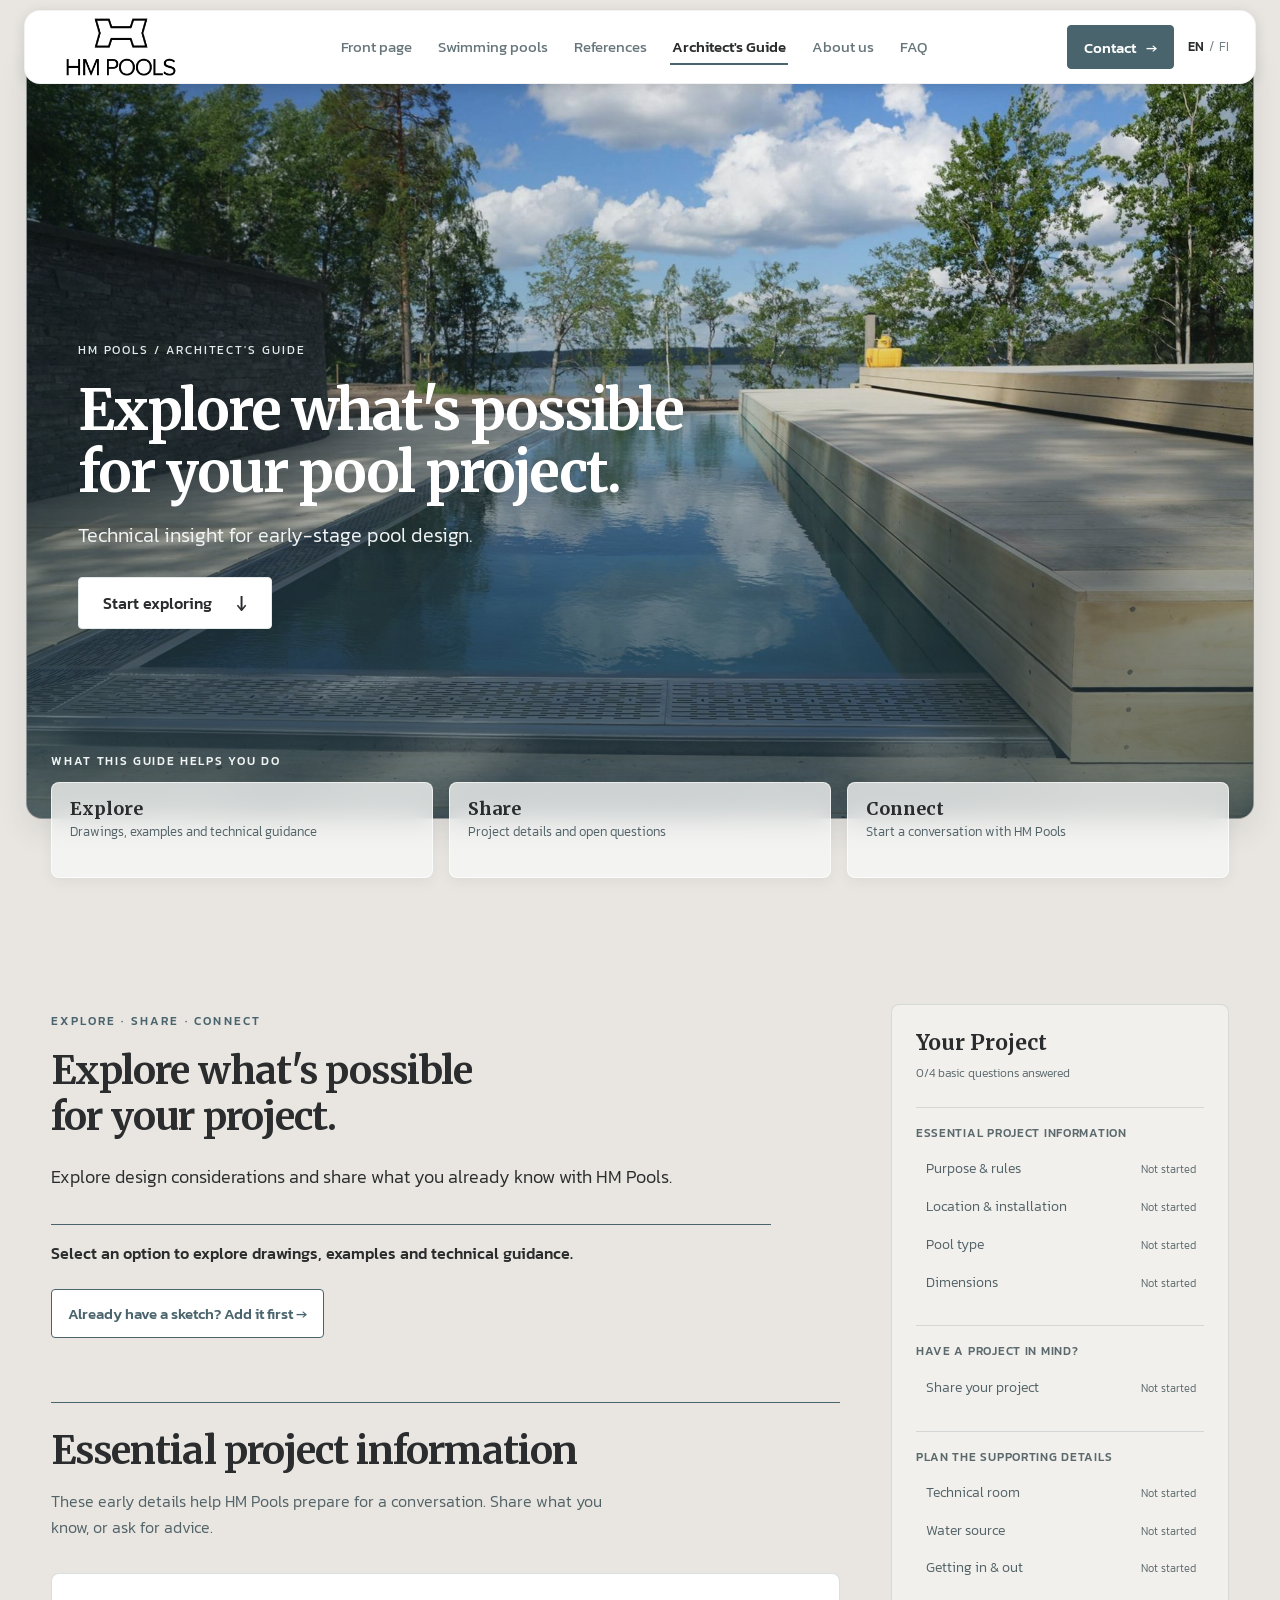
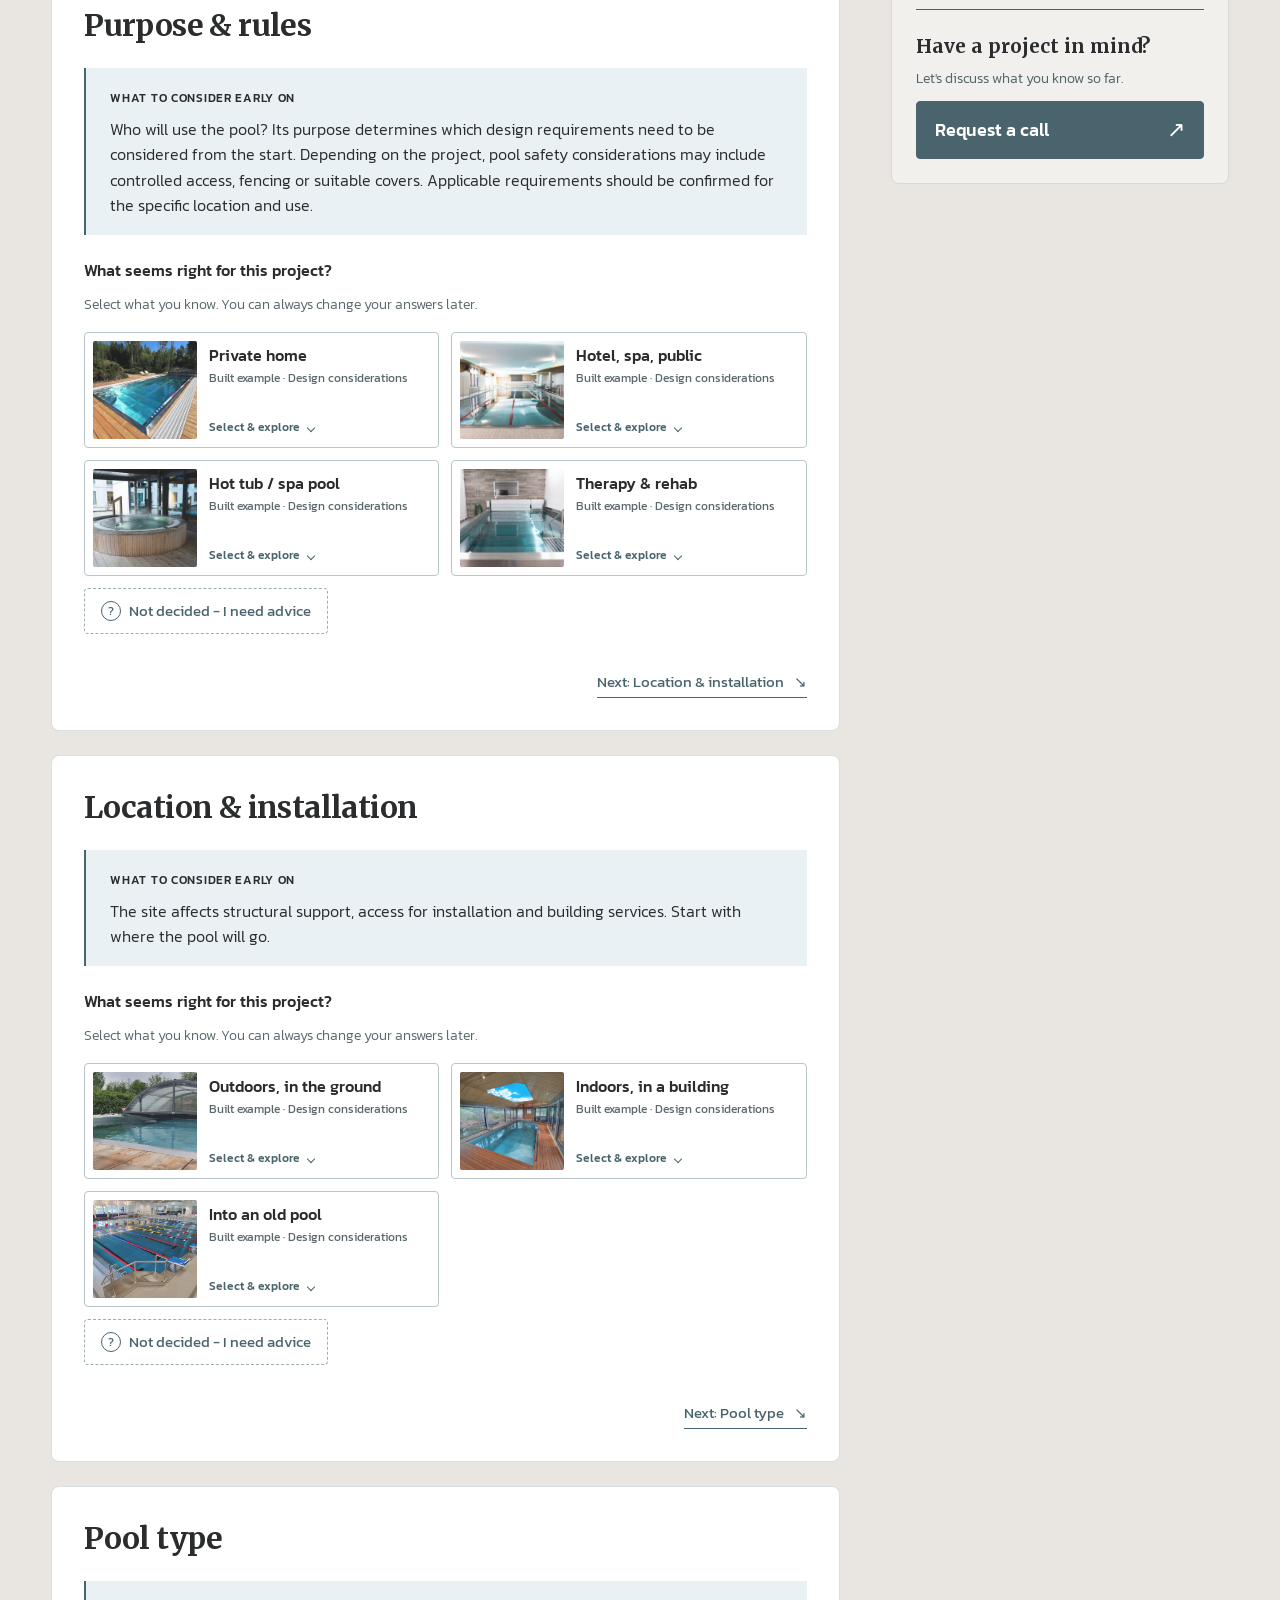
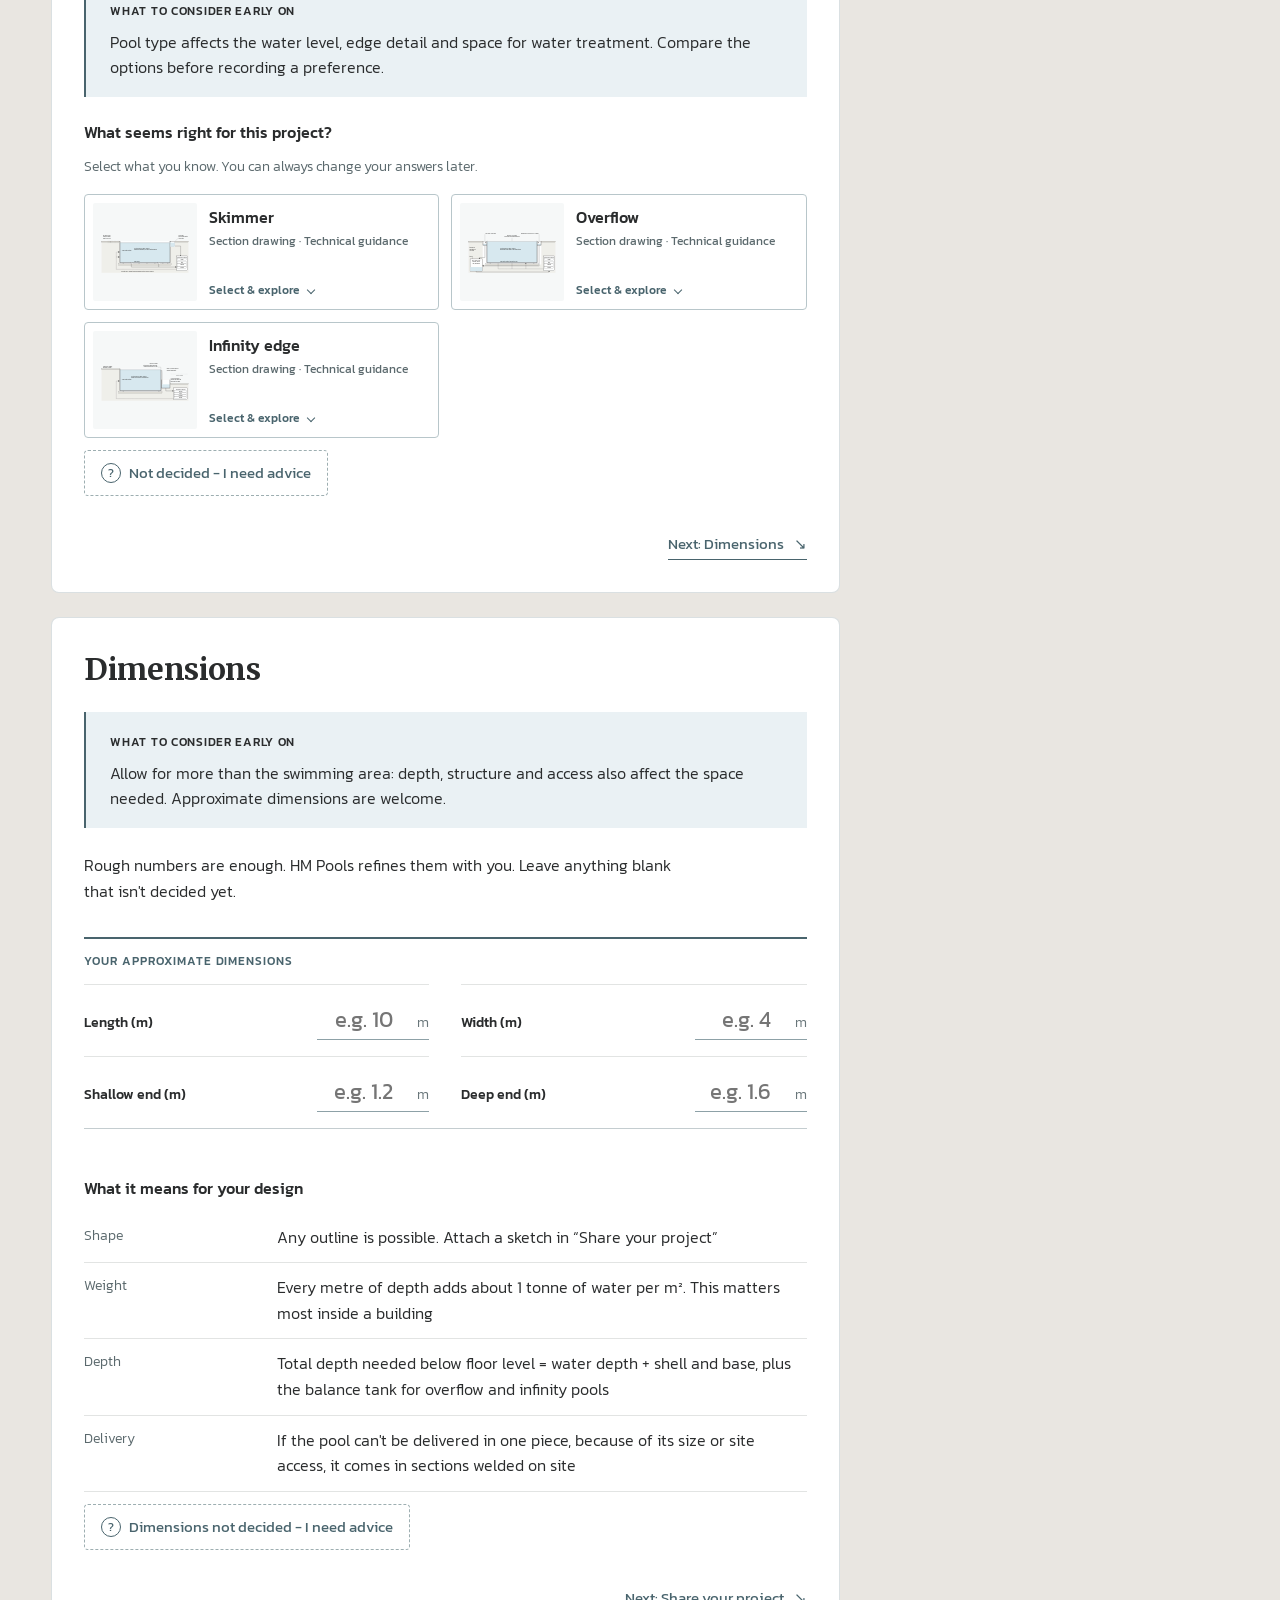
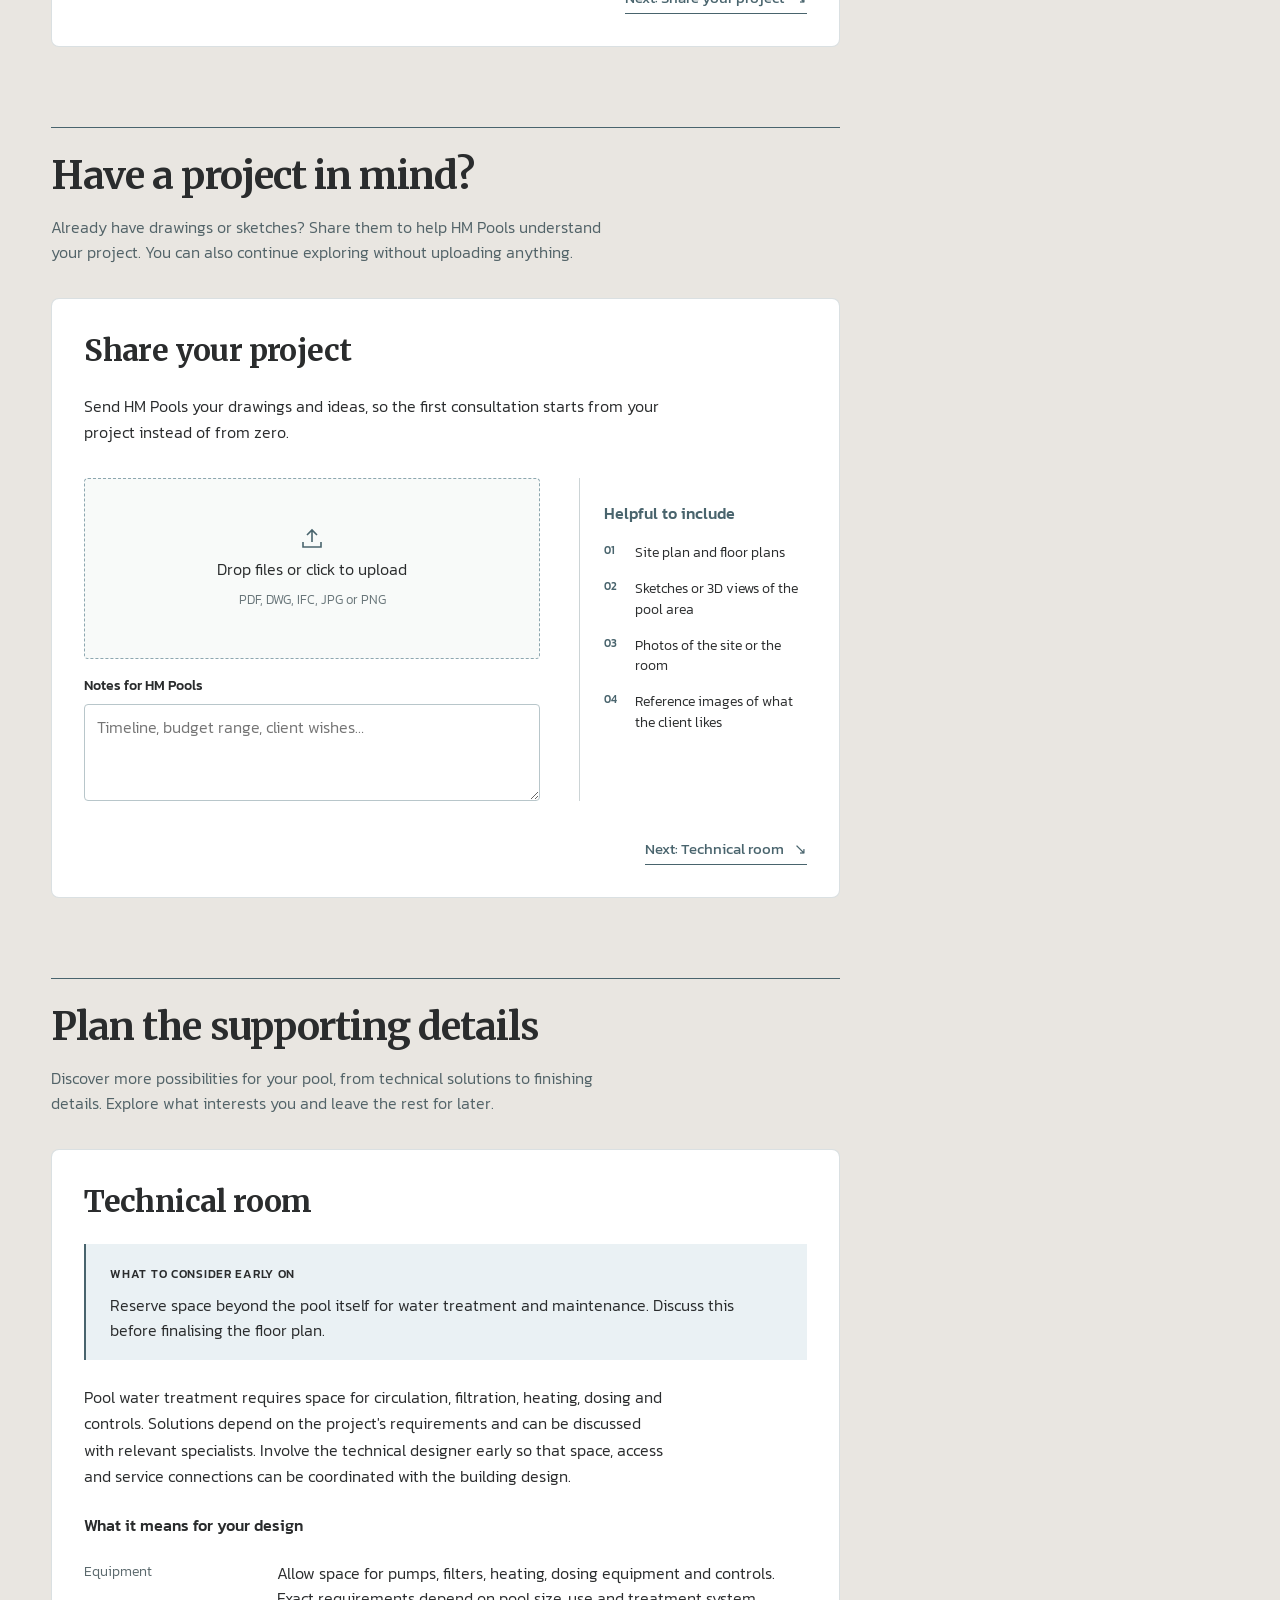
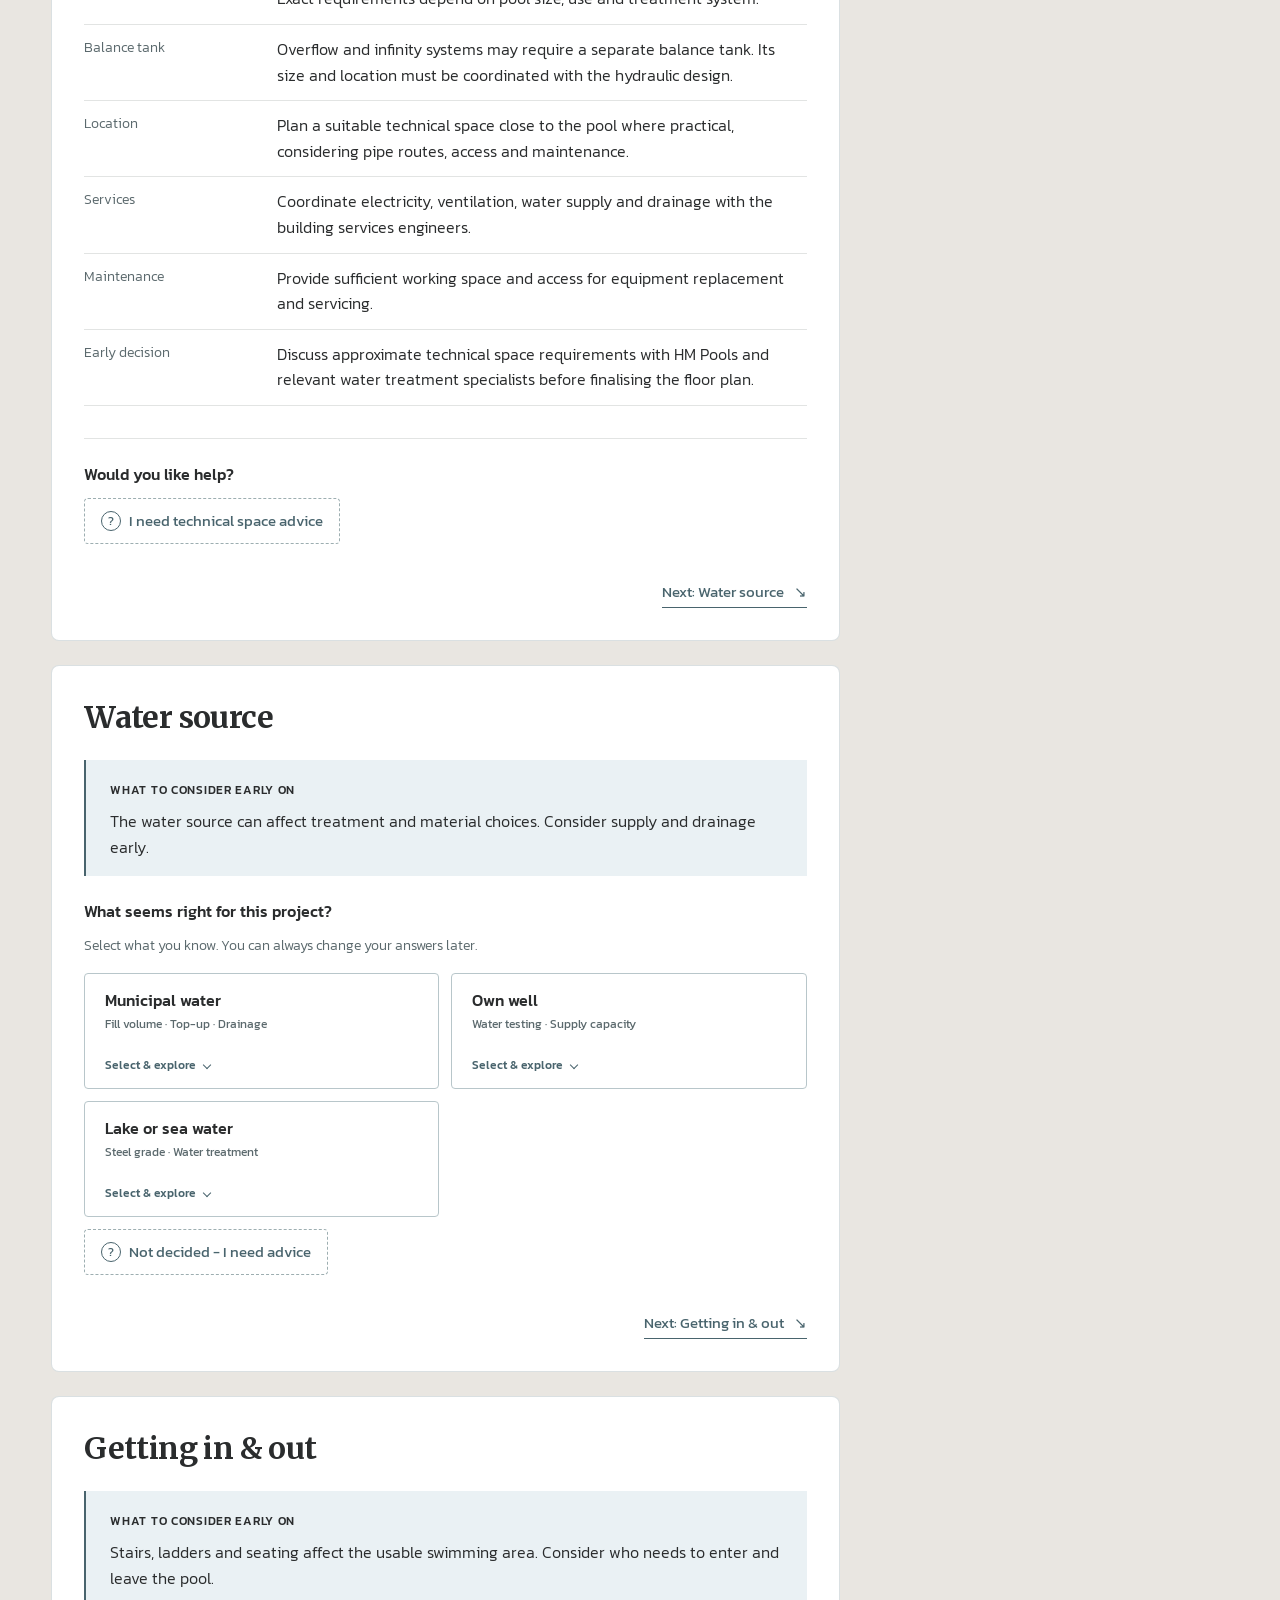
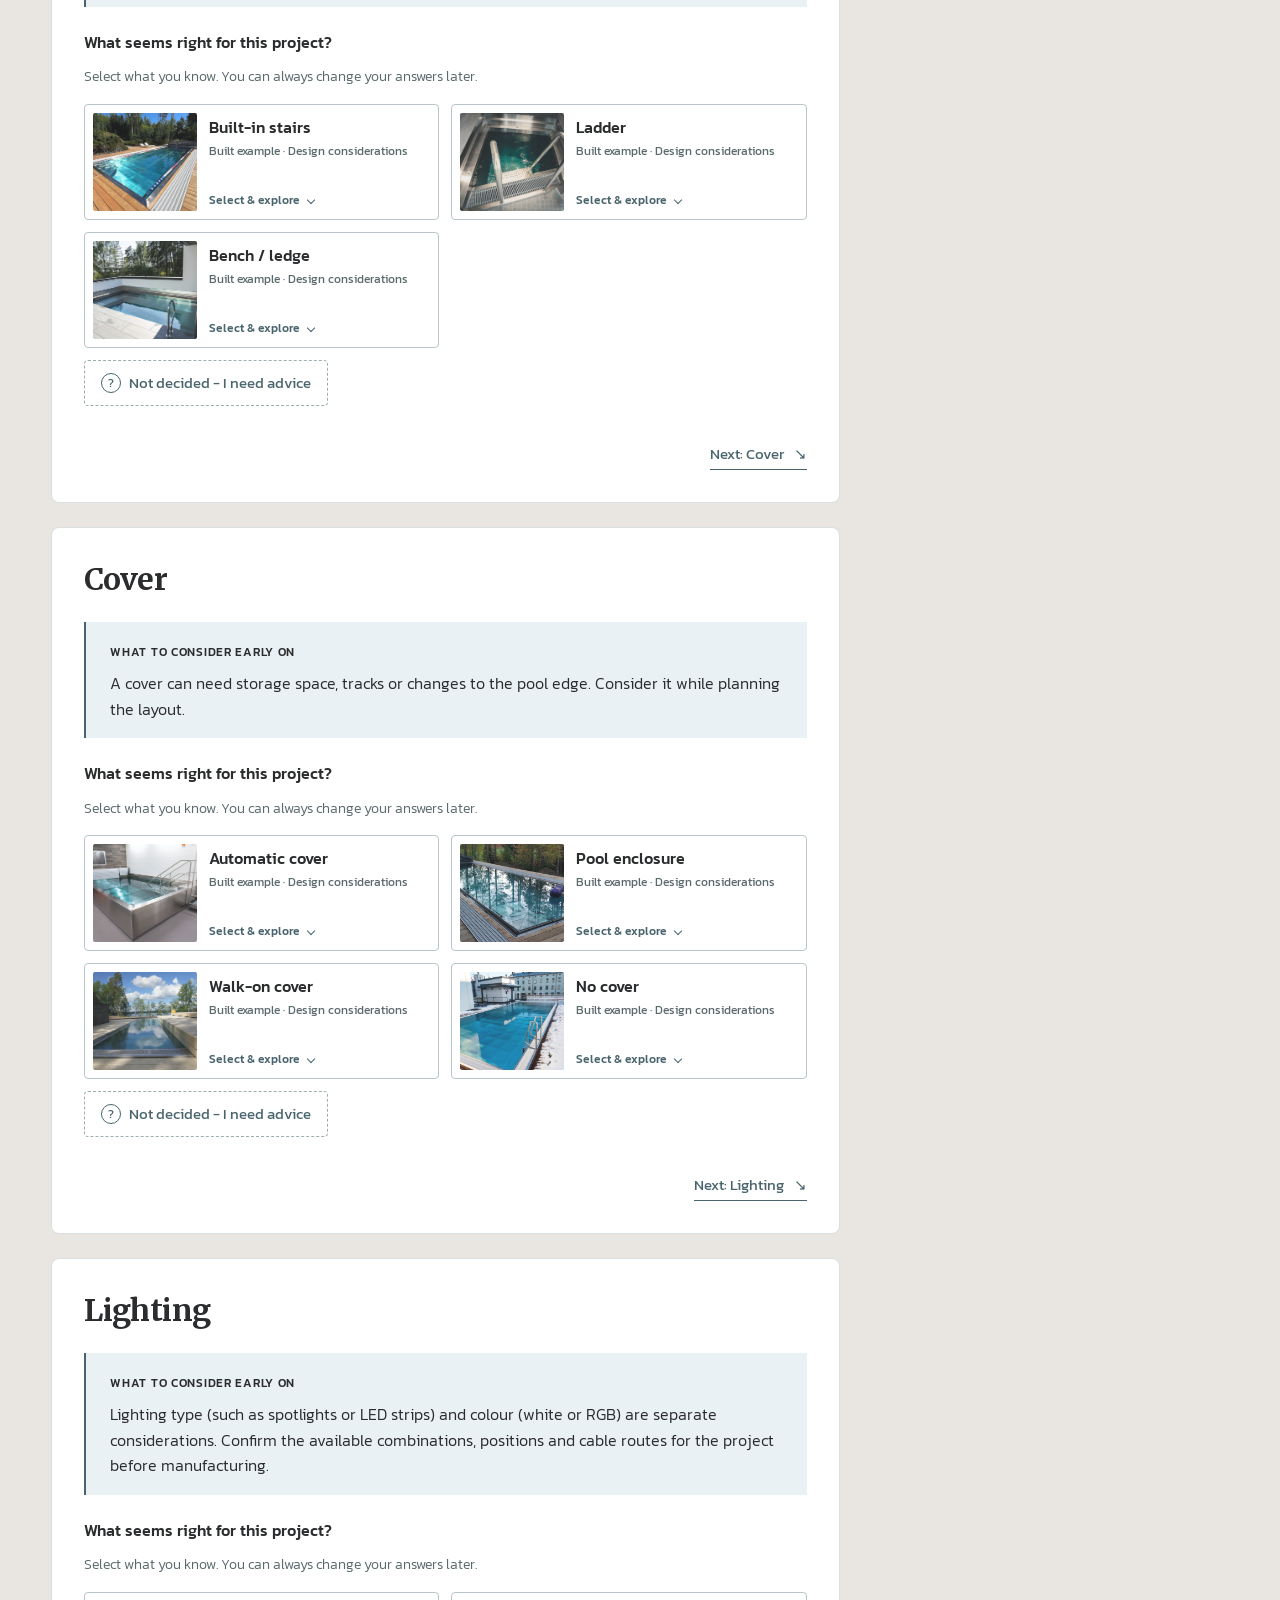
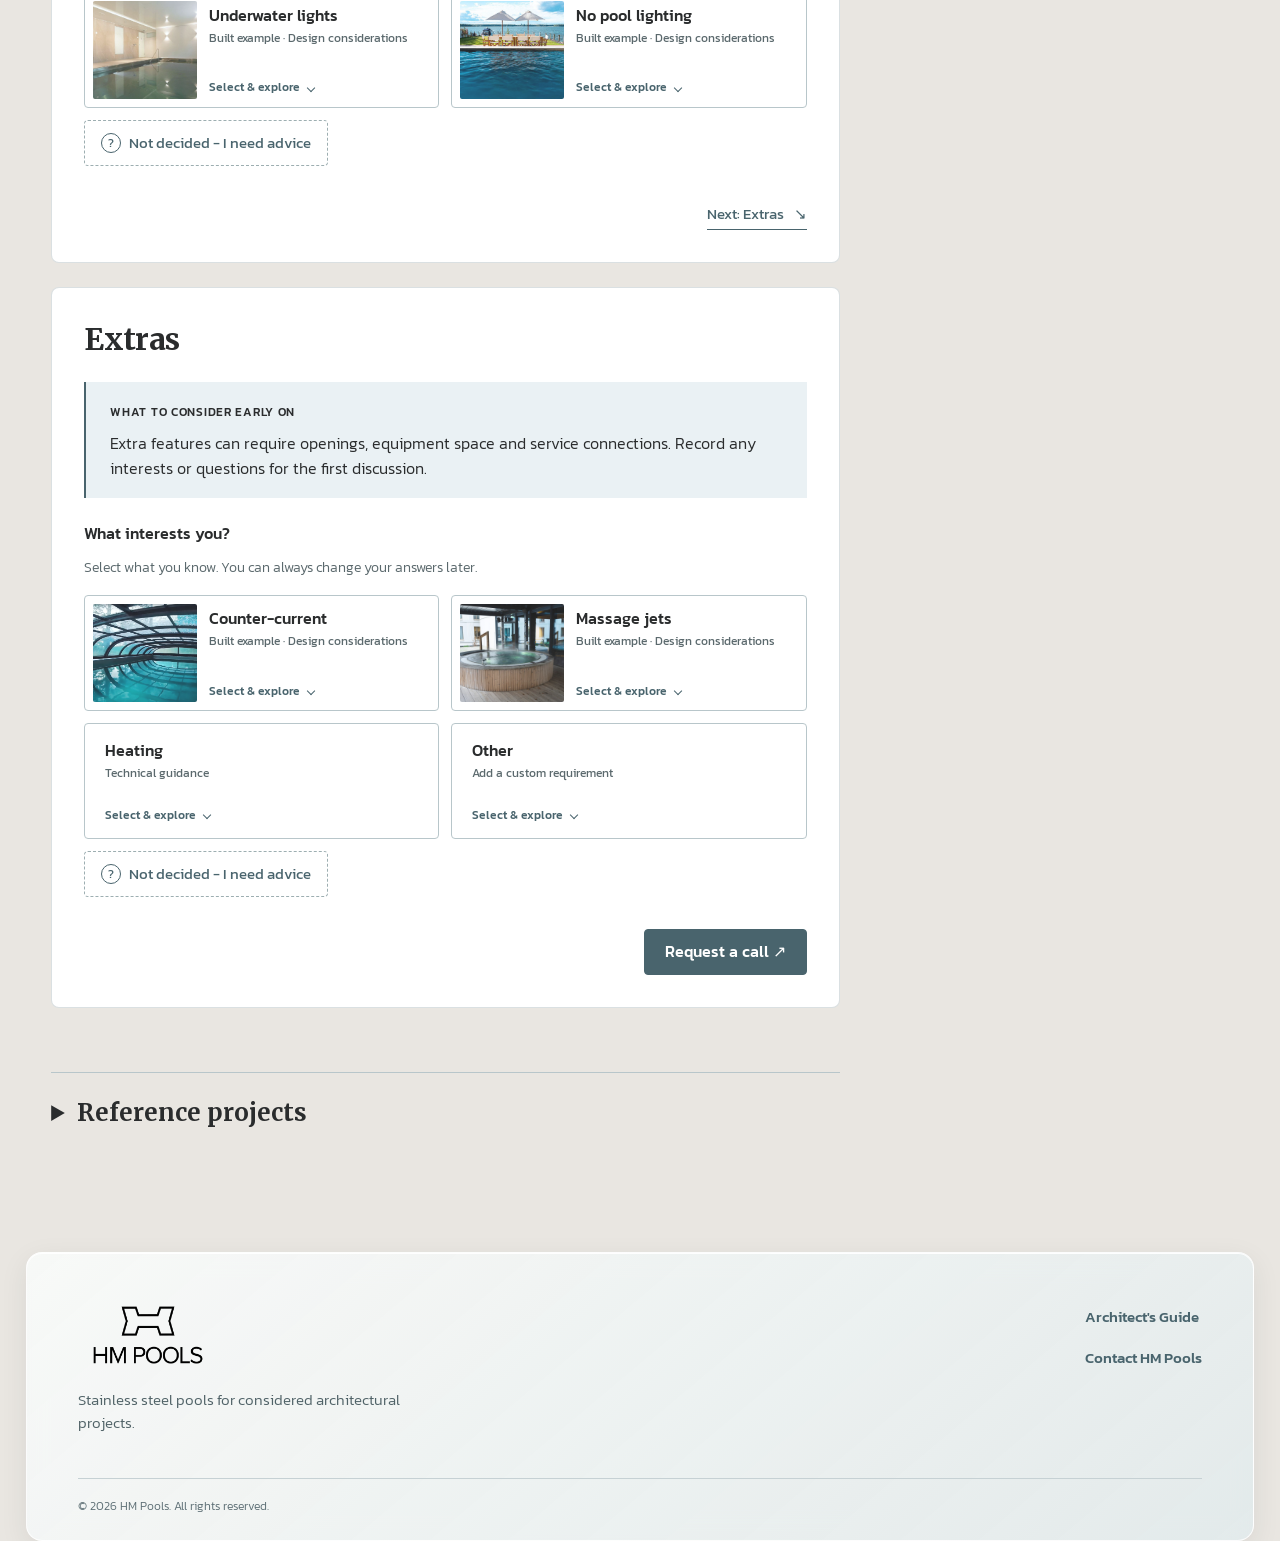
==== commit 735a87ee: "12.10 hm pools" ====
--- a/index.html
+++ b/index.html
@@ -37,21 +37,25 @@
     </div>
   </header>
 
+  <div class="landing">
   <section class="hero" aria-labelledby="hero-title">
     <img class="hero__bg" src="img/hero.jpg" alt="" width="1983" height="1321" fetchpriority="high">
     <div class="hero__content">
-      <p class="hero__eyebrow reveal" style="--d: 0">HM Pools / For architects</p>
-      <h1 class="hero__title reveal" id="hero-title" style="--d: 1">Architect's pool guide</h1>
-      <p class="hero__sub reveal" style="--d: 2">Explore stainless steel pool design possibilities and understand what they mean for your project.</p>
-      <p class="hero__description reveal" style="--d: 3">Compare pool types, explore built examples and record your project's essential details at your own pace. Share your ideas with HM Pools when you're ready.</p>
-      <a class="btn btn--solid hero__cta reveal" href="#guide" style="--d: 4">Begin exploring <span aria-hidden="true">&rarr;</span></a>
-    </div>
-    <a class="hero__scroll" href="#guide" aria-label="Scroll to the guide">
-      <svg width="22" height="22" viewBox="0 0 22 22" aria-hidden="true">
-        <path d="M4 8l7 7 7-7" />
-      </svg>
-    </a>
+      <p class="hero__eyebrow reveal" style="--d: 0">HM Pools / Architect's Guide</p>
+      <h1 class="hero__title reveal" id="hero-title" style="--d: 1">Explore what's possible for your pool project.</h1>
+      <p class="hero__sub reveal" style="--d: 2">Technical insight for early-stage pool design.</p>
+      <a class="btn btn--solid hero__cta reveal" href="#guide" style="--d: 3">Start exploring <span aria-hidden="true">&darr;</span></a>
+    </div>
   </section>
+  <section class="hero-capabilities" aria-labelledby="hero-capabilities-title">
+    <div class="hero-capabilities__inner">
+      <h2 class="hero-capabilities__label" id="hero-capabilities-title">What this guide helps you do</h2>
+      <div><h3>Explore</h3><p>Drawings, examples and technical guidance</p></div>
+      <div><h3>Share</h3><p>Project details and open questions</p></div>
+      <div><h3>Connect</h3><p>Start a conversation with HM Pools</p></div>
+    </div>
+  </section>
+  </div>
   <div class="guide-layout">
     <main class="guide" id="guide" tabindex="-1">
       <div class="mobile-project">
@@ -60,7 +64,7 @@
         <button class="btn btn--solid" type="button" data-action="review">Request a call <span aria-hidden="true">↗</span></button>
       </div>
       <div class="guided-content">
-        <header class="guide-intro"><p class="eyebrow">Explore · Understand · Discuss</p><h2>Explore what's possible for your project.</h2><p>Explore design considerations, share what you already know, and bring your open questions to HM Pools. You do not need a finished pool design to start a conversation.</p><button class="upload-shortcut" type="button" data-action="next" data-section="upload">Already have a sketch? Add it first &rarr;</button></header>
+        <header class="guide-intro"><p class="eyebrow">Explore · Share · Connect</p><h2>Explore what's possible for your project.</h2><p>Explore design considerations and share what you already know with HM Pools.</p><div class="guide-intro__instruction"><strong>Select an option to explore drawings, examples and technical guidance.</strong></div><button class="upload-shortcut" type="button" data-action="next" data-section="upload">Already have a sketch? Add it first &rarr;</button></header>
         <div id="sections"></div>
         <details id="references-area" class="references-area"><summary>Reference projects</summary><p>Explore the existing HM Pools project collection. These examples are references, not technical specifications for your project.</p><div class="refs" id="refs"></div></details>
       </div>
--- a/css/styles.css
+++ b/css/styles.css
@@ -1,8 +1,4 @@
-/* HM Pools architect's guide: styles.
-
-   Visual language follows hmpools.fi: Merriweather headings, Kanit UI text,
-
-   near-black header, warm off-white page, square corners. */
+/* HM Pools Architect's Guide: editorial headings, clear UI type and restrained surfaces. */
 
 /* ---------- Fonts (self-hosted, SIL Open Font License, see fonts/OFL-*.txt) ---------- */
 
@@ -49,6 +45,26 @@
   --font-ui: "Kanit", "Helvetica Neue", Arial, sans-serif;
 
   --font-head: "Merriweather", Georgia, serif;
+
+  --space-1: 4px;
+  --space-2: 8px;
+  --space-3: 12px;
+  --space-4: 16px;
+  --space-5: 24px;
+  --space-6: 32px;
+  --space-7: 48px;
+  --space-8: 64px;
+
+  --radius-control: 4px;
+  --radius-panel: 8px;
+  --radius-feature: 16px;
+
+  --type-caption: 12px;
+  --type-label: 14px;
+  --type-body: 16px;
+  --type-lead: 18px;
+  --type-category: clamp(26px, 2.35vw, 32px);
+  --type-section: clamp(32px, 3vw, 40px);
 
   --header-h: 76px;
 
@@ -67,18 +83,19 @@
 [hidden] { display: none !important; }
 .sr-only { position: absolute; width: 1px; height: 1px; padding: 0; margin: -1px; overflow: hidden; clip-path: inset(50%); white-space: nowrap; border: 0; }
 
-.key-reminder { margin-top: 18px; margin-bottom: 20px; padding: 14px 16px; background: #eaf1f4; border-left: 3px solid #49646d; color: #2a2c2d; }
-.key-reminder strong { font-size: 13px; }
-.key-reminder p { margin: 6px 0 0; font-size: 15px; line-height: 1.55; }
+.key-reminder { margin: var(--space-5) 0; padding: var(--space-4) var(--space-5); background: #eaf1f4; border-left: 2px solid var(--dark); color: var(--ink); }
+.key-reminder strong { font-size: var(--type-caption); font-weight: 500; letter-spacing: .06em; text-transform: uppercase; }
+.key-reminder p { margin: var(--space-2) 0 0; font-size: var(--type-body); line-height: 1.6; }
 
 .answer-status { margin: 8px 0 12px; font-size: 14px; color: #49646d; }
-.section-next { margin-top: 28px; display: flex; justify-content: flex-end; }
+.section-next { margin-top: var(--space-6); display: flex; justify-content: flex-end; }
 .section-next__link { display: inline-flex; align-items: center; gap: 10px; padding: 5px 0; border: 0; border-bottom: 1px solid var(--dark); background: transparent; color: var(--dark); font: 400 15px/1.4 var(--font-ui); text-align: left; cursor: pointer; }
 .section-next__link span { display: inline-block; transition: transform .18s ease; }
 .section-next__link:hover span { transform: translate(2px,2px); }
 .section-next__link:hover { color: var(--ink); border-color: var(--ink); }
-.upload-shortcut, .summary-edit { background: transparent; border: 0; color: #49646d; text-decoration: underline; cursor: pointer; font: inherit; text-align: left; padding: 8px 0; }
-.upload-shortcut { margin: 12px 0 0; }
+.summary-edit { background: transparent; border: 0; color: #49646d; text-decoration: underline; cursor: pointer; font: inherit; text-align: left; padding: 8px 0; }
+.upload-shortcut { display: inline-flex; margin: var(--space-5) 0 0; padding: var(--space-3) var(--space-4); border: 1px solid var(--dark); border-radius: var(--radius-control); background: #fff; color: var(--dark); font: 500 15px var(--font-ui); text-align: left; cursor: pointer; transition: background-color .18s ease, border-color .18s ease; }
+.upload-shortcut:hover { background: #eaf1f4; }
 
 
 #review-missing { margin: 12px 0; max-width: 54ch; color: var(--muted); font-size: 14px; line-height: 1.5; text-wrap: pretty; }
@@ -100,7 +117,7 @@
 
   font-weight: 300;
 
-  font-size: 16px;
+  font-size: var(--type-body);
 
   line-height: 1.55;
 
@@ -144,7 +161,7 @@
 
   font-family: var(--font-ui);
 
-  font-size: 17px;
+  font-size: var(--type-body);
 
   font-weight: 400;
 
@@ -158,20 +175,13 @@
 
 .chip:active, .btn:active { transform: scale(0.99); }
 
-.chip { background: var(--chip); color: var(--dark); border-radius: 4px; white-space: normal; padding: 12px 16px; height: auto; }
+.chip { background: var(--chip); color: var(--dark); border-radius: var(--radius-control); white-space: normal; padding: 12px 16px; height: auto; }
 
 .chip:hover { background: var(--chip-hover); }
 
 .chip[aria-pressed="true"] { background: var(--dark); color: #fff; }
 
-.btn { text-align: center; font-weight: 500; border-radius: 4px; padding: 12px 20px; white-space: normal; }
-
-
-
-
-
-
-
+.btn { text-align: center; font-weight: 500; border-radius: var(--radius-control); padding: 12px 20px; white-space: normal; }
 
 
 /* ---------- Header ---------- */
@@ -195,7 +205,7 @@
   background: #fff;
   color: var(--ink);
   border: 1px solid rgba(42,44,45,.06);
-  border-radius: 16px;
+  border-radius: var(--radius-feature);
   box-shadow: 0 3px 14px rgba(0,0,0,.12);
 }
 .site-header__logo { display: flex; align-items: center; width: 150px; height: 64px; overflow: hidden; }
@@ -215,24 +225,34 @@
 
 /* ---------- Hero ---------- */
 
+.landing { display: flex; flex-direction: column; height: 100svh; min-height: 720px; padding: 48px 0 22px; background: var(--page); }
+
 .hero {
 
   position: relative;
 
-  min-height: 100vh;
-
-  min-height: 100svh;
+  flex: 1 1 auto;
+
+  min-height: 0;
+
+  margin: 0 clamp(14px, 2vw, 40px);
+
+  border: 1px solid rgb(255 255 255 / 48%);
+
+  border-radius: var(--radius-feature);
 
   display: grid;
 
   place-items: end start;
 
-  padding: 160px clamp(24px, 4vw, 80px) clamp(112px, 14svh, 160px);
+  padding: 154px clamp(24px, 4vw, 80px) clamp(176px, 21svh, 238px);
 
   overflow: hidden;
 
   background: var(--ink);
 
+  box-shadow: 0 12px 30px rgb(35 50 55 / 10%), inset 0 1px 0 rgb(255 255 255 / 28%);
+
   color: #fff;
 
   text-align: left;
@@ -269,47 +289,26 @@
 
 }
 
-.hero__content { position: relative; z-index: 1; display: grid; justify-items: start; gap: 14px; max-width: 560px; }
-
-.hero__title { font-family: var(--font-head); font-size: clamp(32px, 3.4vw, 48px); font-weight: 700; line-height: 1.16; letter-spacing: -.025em; }
-
-.hero__sub { max-width: 510px; font-family: var(--font-ui); font-size: clamp(18px, 1.5vw, 21px); font-weight: 300; line-height: 1.45; color: #f0f4f5; }
-.hero__eyebrow { font-size: 12px; font-weight: 400; letter-spacing: .2em; text-transform: uppercase; color: #e4eaed; margin-bottom: 2px; }
-.hero__description { max-width: 510px; font-size: 14px; line-height: 1.5; color: #e4eaed; }
-
-.hero__points { display: grid; gap: 10px; margin-top: 18px; font-size: 18px; font-weight: 300; line-height: 1.5; color: #e9edef; }
-
-.hero .hero__cta { margin-top: 8px; padding: 0 26px; min-height: 50px; display: inline-flex; align-items: center; gap: 24px; background: #fff; border: 1px solid #e3e8ea; color: #2a2c2d; text-decoration: none; }
+.hero__content { position: relative; z-index: 1; display: grid; justify-items: start; gap: var(--space-4); width: min(100%, 860px); }
+
+.hero__title { max-width: 20ch; font-family: var(--font-head); font-size: clamp(44px, 4.4vw, 64px); font-weight: 700; line-height: 1.1; letter-spacing: -.035em; text-wrap: balance; }
+
+.hero__sub { max-width: 34ch; font-family: var(--font-ui); font-size: clamp(18px, 1.6vw, 22px); font-weight: 300; line-height: 1.45; color: #f0f4f5; }
+.hero__eyebrow { font-size: var(--type-caption); font-weight: 400; letter-spacing: .16em; text-transform: uppercase; color: #e4eaed; margin-bottom: var(--space-1); }
+
+
+.hero .hero__cta { margin-top: var(--space-3); padding: 0 var(--space-5); min-height: 52px; display: inline-flex; align-items: center; gap: var(--space-5); background: #fff; border: 1px solid #e3e8ea; color: var(--ink); text-decoration: none; transition: background-color .2s ease, border-color .2s ease; }
 .hero .hero__cta:hover { background: #eaf1f4; border-color: #eaf1f4; }
-.hero__cta span { font-size: 22px; }
-
-.hero__scroll {
-
-  position: absolute;
-
-  z-index: 1;
-
-  left: 50%;
-
-  bottom: 24px;
-
-  width: 44px;
-
-  height: 44px;
-
-  margin-left: -22px;
-
-  display: grid;
-
-  place-items: center;
-
-  color: #fff;
-
-  animation: nudge 2.4s ease-in-out 2.5s infinite;
-
-}
-
-.hero__scroll svg { fill: none; stroke: currentColor; stroke-width: 1.8; }
+.hero__cta span { font-size: 22px; transition: transform .2s ease; }
+.hero__cta:hover span, .hero__cta:focus-visible span { transform: translateY(3px); }
+
+.hero-capabilities { position: relative; z-index: 2; flex: none; }
+.hero-capabilities__inner { display: grid; grid-template-columns: repeat(3,minmax(0,1fr)); gap: var(--space-3) var(--space-4); max-width: 1440px; margin: -66px auto 0; padding: 0 clamp(20px,4vw,64px); }
+.hero-capabilities__label { grid-column: 1 / -1; color: #f0f4f5; font-size: var(--type-caption); font-weight: 500; letter-spacing: .14em; line-height: 1.4; text-transform: uppercase; }
+.hero-capabilities__inner > div { min-width: 0; min-height: 96px; padding: 14px 18px; border: 1px solid rgb(255 255 255 / 62%); border-radius: var(--radius-panel); background: rgb(247 248 247 / 78%); -webkit-backdrop-filter: blur(12px); backdrop-filter: blur(12px); box-shadow: 0 4px 14px rgb(35 50 55 / 6%); transition: background-color .2s ease, border-color .2s ease; }
+.hero-capabilities__inner > div:hover { background: rgb(250 251 250 / 80%); border-color: rgb(255 255 255 / 72%); }
+.hero-capabilities h3 { font: 700 18px/1.3 var(--font-head); }
+.hero-capabilities__inner > div p { max-width: 38ch; margin-top: 3px; color: #526368; font-size: 13px; line-height: 1.45; }
 
 /* Sentences appear one after another. --d is the step number set in the HTML. */
 
@@ -319,7 +318,6 @@
 
 @keyframes hero-zoom { from { transform: scale(1.08); } to { transform: scale(1); } }
 
-@keyframes nudge { 0%, 100% { transform: translateY(0); } 50% { transform: translateY(6px); } }
 
 /* ---------- Layout ---------- */
 
@@ -327,89 +325,135 @@
 html { scroll-behavior: smooth; }
 :root { --nav-offset: 104px; --anchor-offset: 104px; }
 #guide, .guide-section, .references-area { scroll-margin-top: var(--anchor-offset); }
-.guide-layout { padding: var(--nav-offset) clamp(20px,4vw,64px) 64px; background: var(--page); }
-.guide { display: grid; grid-template-columns: minmax(0,7fr) minmax(290px,3fr); gap: clamp(24px,3vw,48px); max-width: 1440px; margin: auto; align-items: start; }
+.guide-layout { padding: var(--nav-offset) clamp(20px,4vw,64px) 100px; background: var(--page); }
+.guide { display: grid; grid-template-columns: minmax(0,7fr) minmax(290px,3fr); gap: clamp(32px,4vw,64px); max-width: 1440px; margin: auto; align-items: start; }
 .guided-content { min-width: 0; }
-.guide-intro { padding: 0 0 40px; }
-.guide-intro h2 { font: 700 clamp(26px,3vw,36px)/1.25 var(--font-head); margin: 12px 0 16px; }
-.guide-intro p { max-width: 60ch; font-size: 16px; line-height: 1.6; text-wrap: balance; }
-.eyebrow { text-transform: uppercase; letter-spacing: .14em; font-size: 12px; color: var(--dark); }
-.content-group + .content-group { margin-top: 56px; }
-.section-group { padding: 0 0 24px; }
-.section-group h2 { font: 700 23px/1.35 var(--font-head); margin-bottom: 12px; }
-.section-group p { max-width: 58ch; color: var(--muted); font-size: 15px; line-height: 1.6; text-wrap: pretty; }
-.guide-section { background: white; border: 1px solid var(--line); border-radius: 8px; padding: clamp(20px,3vw,36px); margin-bottom: 28px; }
-.section-heading { display: flex; align-items: baseline; gap: 14px; margin-bottom: 24px; }
-.section-heading h3 { font: 700 25px/1.3 var(--font-head); }
-.section-number { color: var(--muted); font-size: 13px; }
-
-.acc__text { max-width: 65ch; font-size: 16px; line-height: 1.65; margin: 20px 0; }
-.acc__subhead { font-size: 15px; font-weight: 500; margin: 20px 0 12px; }
-.choices { display: flex; flex-wrap: wrap; gap: 8px; margin: 12px 0 20px; }
+.guide-intro { max-width: 900px; padding: var(--space-2) 0 var(--space-8); }
+.guide-intro h2 { max-width: 19ch; font: 700 var(--type-section)/1.2 var(--font-head); letter-spacing: -.025em; margin: var(--space-4) 0 var(--space-5); text-wrap: balance; }
+.guide-intro p:not(.eyebrow) { max-width: 58ch; font-size: var(--type-lead); line-height: 1.6; text-wrap: pretty; }
+.guide-intro__instruction { max-width: 720px; margin-top: var(--space-6); padding-top: var(--space-4); border-top: 1px solid var(--dark); }
+.guide-intro__instruction strong { display: block; max-width: 60ch; font-size: var(--type-body); font-weight: 500; line-height: 1.5; }
+.eyebrow { text-transform: uppercase; letter-spacing: .18em; font-size: 12px; font-weight: 500; color: var(--dark); }
+.content-group + .content-group { margin-top: calc(var(--space-8) + var(--space-4)); }
+.section-group { padding: var(--space-5) 0 var(--space-6); border-top: 1px solid var(--dark); }
+.section-group h2 { max-width: 22ch; font: 700 var(--type-section)/1.22 var(--font-head); letter-spacing: -.025em; margin-bottom: var(--space-4); text-wrap: balance; }
+.section-group p { max-width: 58ch; color: #526368; font-size: var(--type-body); line-height: 1.6; text-wrap: pretty; }
+.guide-section { margin: 0 0 var(--space-5); padding: var(--space-6); border: 1px solid rgb(73 100 109 / 20%); border-radius: var(--radius-panel); background: var(--surface); }
+.section-heading { margin-bottom: var(--space-5); }
+.section-heading h3 { font: 700 var(--type-category)/1.27 var(--font-head); letter-spacing: -.02em; text-wrap: balance; }
+
+.acc__text { max-width: 62ch; font-size: var(--type-body); line-height: 1.65; margin: var(--space-5) 0; text-wrap: pretty; }
+.acc__subhead { font-size: var(--type-body); font-weight: 500; line-height: 1.45; margin: var(--space-5) 0 var(--space-3); }
+.choices { display: flex; flex-wrap: wrap; gap: var(--space-2); margin: var(--space-3) 0 var(--space-5); }
 
 .choices--answers .chip { background: white; border: 1px solid #b8c6ca; color: var(--ink); transition: background-color .18s ease, border-color .18s ease, color .18s ease; }
 .choices--answers .chip:hover { background: #f1f5f6; border-color: var(--dark); }
 .choices--answers .chip[aria-pressed="true"] { background: #eaf1f4; border-color: var(--dark); box-shadow: inset 0 0 0 1px var(--dark); color: var(--ink); font-weight: 500; }
 .choices--answers .chip[aria-pressed="true"]::after { content: "✓"; margin-left: 10px; color: var(--dark); }
-.chip.chip--advice { display: inline-flex; align-items: center; gap: 8px; background: transparent; border: 1px dashed #9daeb1; color: #49646d; font-size: 15px; }
+.choices--cards { display: grid; grid-template-columns: repeat(2,minmax(0,1fr)); gap: var(--space-3); }
+.choices--cards .option-card { display: grid; grid-template-columns: 104px minmax(0,1fr); align-items: stretch; gap: var(--space-3); width: 100%; min-height: 116px; padding: var(--space-2); border-radius: var(--radius-control); }
+.choices--cards .option-card--text { grid-template-columns: 1fr; }
+.option-card--text .option-card__copy { padding: var(--space-2) var(--space-3); }
+.option-card__media { display: block; overflow: hidden; background: #f6f8f8; border-radius: 2px; }
+.option-card__media img { display: block; width: 100%; height: 100%; min-height: 98px; object-fit: cover; opacity: .88; transition: opacity .18s ease; }
+.guide-section--pool-type .option-card__media img { padding: 6px; object-fit: contain; }
+.option-card:hover .option-card__media img, .option-card:focus-visible .option-card__media img { opacity: 1; }
+.option-card__copy { display: flex; flex-direction: column; align-items: flex-start; min-width: 0; padding: var(--space-1) var(--space-1) var(--space-1) 0; }
+.option-card__title { font-size: var(--type-body); font-weight: 500; line-height: 1.35; }
+.option-card__meta { margin-top: var(--space-1); color: #5b696d; font-size: var(--type-caption); line-height: 1.45; font-weight: 400; }
+.option-card__affordance { display: flex; align-items: center; gap: var(--space-2); margin-top: auto; padding-top: var(--space-2); color: var(--dark); font-size: var(--type-caption); font-weight: 500; }
+.option-card__affordance span { display: none; }
+.option-card__affordance::after { content: ""; width: 6px; height: 6px; border-right: 1.5px solid currentColor; border-bottom: 1.5px solid currentColor; transform: rotate(45deg); transition: transform .18s ease; }
+.option-card[aria-expanded="true"] .option-card__affordance::after { transform: rotate(225deg); }
+.choices--cards .option-card[aria-expanded="true"] { border-color: var(--dark); }
+.choices--answers .option-card[aria-pressed="true"]::after { content: none; }
+.choices--cards .chip--advice { grid-column: 1 / -1; justify-self: start; }
+.chip.chip--advice { display: inline-flex; align-items: center; gap: var(--space-2); background: transparent; border: 1px dashed #9daeb1; color: var(--dark); font-size: 15px; }
 .chip.chip--advice:hover { background: #f4f7f7; border-color: var(--dark); }
 .chip.chip--advice[aria-pressed="true"] { background: #f3eee6; border-color: #9b815a; box-shadow: none; color: #765724; font-weight: 500; }
 .chip.chip--advice[aria-pressed="true"]::after { content: none; }
 .chip__icon { display: inline-grid; place-items: center; width: 20px; height: 20px; border: 1px solid currentColor; border-radius: 50%; font-size: 12px; line-height: 1; flex: none; }
-.preference-hint { max-width: 54ch; margin: 0 0 14px; color: var(--muted); font-size: 14px; line-height: 1.55; text-wrap: balance; }
-.choice-detail { margin-top: 28px; padding-top: 20px; border-top: 1px solid var(--line); }
-.choice-detail__label { margin: 0 0 8px; color: var(--dark); font-size: 13px; font-weight: 500; }
+.preference-hint { max-width: 58ch; margin: 0 0 var(--space-4); color: #5b696d; font-size: var(--type-label); line-height: 1.55; text-wrap: pretty; }
+.choice-detail { margin-top: var(--space-6); padding-top: var(--space-5); border-top: 1px solid rgb(73 100 109 / 28%); }
+.choice-detail__label { margin: 0 0 var(--space-2); color: var(--dark); font-size: var(--type-caption); font-weight: 500; }
 
 .btn--solid { background: var(--dark); color: white; border: 1px solid var(--dark); }
 .btn--solid:hover { background: #3d555e; color: white; }
 .btn--ghost { background: transparent; border: 1px solid #b8c6ca; color: var(--dark); }
 .btn--ghost:hover { background: #eaf1f4; color: var(--dark); }
-.specs__row { display: grid; grid-template-columns: minmax(100px,1fr) 3fr; gap: 16px; padding: 12px 0; border-bottom: 1px solid var(--line); }
-.specs dt { color: var(--muted); font-size: 14px; }
-.specs dd { font-size: 15px; line-height: 1.6; }
-.drawing { position: relative; padding: 16px; border: 1px solid var(--line); border-radius: 8px; margin: 24px 0 12px; }
-.drawing__img { width: 100%; height: auto; display: block; }
+.specs__row { display: grid; grid-template-columns: minmax(110px,1fr) 3fr; gap: var(--space-4); padding: var(--space-3) 0; border-bottom: 1px solid var(--line); }
+.specs dt { color: #5b696d; font-size: var(--type-label); }
+.specs dd { font-size: var(--type-body); line-height: 1.6; }
+.drawing { position: relative; padding: var(--space-5); border: 1px solid #c5cecf; border-radius: var(--radius-control); background: #f6f8f8; margin: var(--space-5) 0 0; }
+.drawing__img { width: 100%; height: auto; display: block; object-fit: contain; }
 .drawing__expand { position: absolute; top: 12px; right: 12px; display: grid; place-items: center; width: 44px; height: 44px; padding: 0; border: 1px solid #b8c6ca; background: rgb(255 255 255 / 94%); color: var(--dark); border-radius: 4px; cursor: pointer; box-shadow: 0 2px 8px rgb(42 44 45 / 12%); }
 .drawing__expand:hover { background: white; }
-.drawing figcaption { font-size: 12px; color: var(--muted); }
-.stats { display: grid; grid-template-columns: repeat(4,minmax(0,1fr)); gap: 12px; padding: 16px; background: #eaf1f4; border-radius: 4px; }
-.stats dt { color: var(--muted); font-size: 12px; }.stats dd { font-size: 14px; }
-.context-photo { margin: 24px 0; }
-.context-photo img { width: 100%; height: auto; aspect-ratio: 16/9; object-fit: cover; border-radius: 8px; display: block; }
-.context-photo figcaption { display: flex; justify-content: space-between; flex-wrap: wrap; gap: 8px; padding-top: 8px; font-size: 13px; color: var(--muted); }
+.drawing figcaption { margin-top: var(--space-4); padding-top: var(--space-3); border-top: 1px solid #c5cecf; font-size: var(--type-caption); line-height: 1.45; color: #5b696d; }
+.stats { display: grid; grid-template-columns: repeat(4,minmax(0,1fr)); gap: 0; padding: var(--space-4) 0; border-bottom: 1px solid #c5cecf; background: #f6f8f8; }
+.stats > div { padding: 0 var(--space-4); border-right: 1px solid #c5cecf; }
+.stats > div:last-child { border-right: 0; }
+.stats dt { color: #5b696d; font-size: var(--type-caption); font-weight: 500; letter-spacing: .06em; text-transform: uppercase; }.stats dd { margin-top: var(--space-2); font-size: var(--type-label); line-height: 1.5; }
+.context-photo { margin: var(--space-5) 0; }
+.context-photo img { width: 100%; height: auto; aspect-ratio: 16/9; object-fit: cover; display: block; }
+.context-photo figcaption { display: flex; justify-content: space-between; flex-wrap: wrap; gap: var(--space-2); padding-top: var(--space-3); border-top: 1px solid rgb(73 100 109 / 20%); font-size: var(--type-caption); line-height: 1.45; color: #5b696d; }
 .context-photo a { color: var(--dark); }
-.project-answer { padding: 20px; background: #f6f8f8; border-radius: 4px; margin-top: 28px; }
+.guide-section--technical .acc__text { max-width: 58ch; font-size: var(--type-body); line-height: 1.65; }
+.project-answer { padding: var(--space-5) 0 0; border-top: 1px solid var(--line); margin-top: var(--space-6); }
 .project-answer .acc__subhead { margin-top: 0; }
 .project-answer .choices { margin-bottom: 0; }
-.fields { display: grid; grid-template-columns: 1fr 1fr; gap: 16px; }
-.field { display: grid; gap: 6px; margin: 16px 0; }.field label { font-size: 14px; }
-.field input, .field textarea { width: 100%; min-width: 0; padding: 10px 12px; border: 1px solid #b8c6ca; border-radius: 4px; background: white; color: var(--text); font-size: 16px; }
+.fields { display: grid; grid-template-columns: 1fr 1fr; gap: var(--space-4); }
+.field { display: grid; gap: var(--space-2); margin: var(--space-4) 0; }.field label { font-size: var(--type-label); font-weight: 500; }
+.field input, .field textarea { width: 100%; min-width: 0; padding: 10px var(--space-3); border: 1px solid var(--field-line); border-radius: var(--radius-control); background: white; color: var(--text); font-size: var(--type-body); }
 .field input { min-height: 44px; }.field textarea { resize: vertical; }
-.dropzone { position: relative; display: grid; justify-items: center; gap: 8px; padding: 32px 16px; border: 1px dashed #8da7b0; border-radius: 6px; background: #eaf1f4; cursor: pointer; }
+.dimension-schedule { margin: var(--space-6) 0 var(--space-7); border-top: 2px solid var(--dark); border-bottom: 1px solid rgb(73 100 109 / 32%); }
+.dimension-schedule > .acc__subhead { margin: 0; padding: 14px 0; color: var(--dark); font-size: 12px; font-weight: 500; letter-spacing: .08em; text-transform: uppercase; }
+.dimension-schedule .fields { gap: 0 var(--space-6); }
+.dimension-schedule .field { display: flex; align-items: baseline; justify-content: space-between; gap: var(--space-3); min-width: 0; margin: 0; padding: var(--space-4) 0; border-top: 1px solid var(--line); }
+.dimension-schedule .field label { max-width: 16ch; font-size: var(--type-label); line-height: 1.4; }
+.dimension-value { display: inline-flex; align-items: baseline; justify-content: flex-end; min-width: 112px; border-bottom: 1px solid #8da1a7; font-variant-numeric: tabular-nums; }
+.dimension-value input { width: 88px; min-width: 0; min-height: 38px; padding: 2px 4px; border: 0; background: transparent; font-size: 22px; font-weight: 400; text-align: right; }
+.dimension-value input:focus-visible { outline-offset: 0; }
+.dimension-value span { padding-left: 5px; color: var(--muted); font-size: 14px; }
+.project-workspace { display: grid; grid-template-columns: minmax(0,1.5fr) minmax(190px,.75fr); gap: clamp(24px,3vw,40px); margin: var(--space-6) 0 var(--space-2); }
+.project-workspace__guide { padding: var(--space-5) 0 0 var(--space-5); border-left: 1px solid rgb(73 100 109 / 28%); }
+.project-workspace__guide .acc__subhead { margin: 0 0 18px; color: var(--dark); }
+.project-workspace__guide .helpful { counter-reset: upload-item; list-style: none; padding: 0; }
+.project-workspace__guide .helpful li { counter-increment: upload-item; display: grid; grid-template-columns: 24px minmax(0,1fr); gap: 7px; padding: 0 0 16px; font-size: 14px; line-height: 1.45; }
+.project-workspace__guide .helpful li::before { content: counter(upload-item, decimal-leading-zero); color: var(--dark); font-size: 11px; font-weight: 500; }
+.project-workspace__files .field { margin-bottom: 0; }
+.dropzone { position: relative; display: grid; justify-items: center; gap: var(--space-2); padding: var(--space-7) var(--space-4); border: 1px dashed #8da7b0; border-radius: var(--radius-control); background: #f8faf9; cursor: pointer; }
 .dropzone:focus-within { outline: 2px solid var(--focus); outline-offset: 3px; }
 .dropzone svg { fill: none; stroke: var(--dark); stroke-width: 1.6; }
 .dropzone__hint { font-size: 13px; color: var(--muted); }.dropzone__input { position: absolute; inset: 0; width: 100%; height: 100%; opacity: 0; cursor: pointer; }
 .files { margin: 12px 0; }.file { display: flex; gap: 12px; align-items: center; border-bottom: 1px solid var(--line); padding: 8px 0; }.file__name { flex: 1; overflow-wrap: anywhere; min-width: 0; }
 .file__remove { width: 36px; height: 36px; flex-shrink: 0; border: 0; background: #eaf1f4; }.file__remove svg { fill: none; stroke: var(--dark); stroke-width: 2; }
 .helpful { list-style: disc; padding-left: 20px; font-size: 14px; }
-.project-navigator { position: sticky; top: var(--nav-offset); background: color-mix(in srgb, var(--page) 60%, white); border: 1px solid rgb(73 100 109 / 12%); border-radius: 8px; padding: 20px; }
-.project-navigator h2 { font: 700 23px var(--font-head); }.project-navigator header p { font-size: 13px; color: var(--muted); margin-top: 6px; }
-.nav-group { margin-top: 16px; }.nav-group h3 { font-size: 12px; font-weight: 500; color: #5f7076; margin-bottom: 6px; }
-.nav-group a { display: flex; align-items: center; justify-content: space-between; gap: 8px; padding: 7px 8px; color: #5e6b70; font-size: 13px; text-decoration: none; border-left: 2px solid transparent; }
+.project-navigator { position: sticky; top: var(--nav-offset); background: color-mix(in srgb, var(--page) 60%, white); border: 1px solid rgb(73 100 109 / 16%); border-radius: var(--radius-panel); padding: var(--space-5); }
+.project-navigator h2 { font: 700 21px/1.3 var(--font-head); }.project-navigator header p { font-size: var(--type-caption); color: #5b696d; margin-top: var(--space-2); }
+.nav-group { margin-top: var(--space-5); padding-top: var(--space-4); border-top: 1px solid rgb(73 100 109 / 18%); }.nav-group h3 { font-size: var(--type-caption); font-weight: 500; letter-spacing: .06em; text-transform: uppercase; color: #5b696d; margin-bottom: var(--space-2); }
+.nav-group a { display: grid; grid-template-columns: minmax(0,1fr) auto; align-items: baseline; gap: var(--space-2); padding: var(--space-2); color: #526368; font-size: var(--type-label); text-decoration: none; border-left: 2px solid transparent; }
+.nav-group__title { min-width: 0; }
 .nav-group a:hover, .nav-group a:focus-visible { background: rgb(255 255 255 / 65%); color: var(--dark); }
 .nav-group a[aria-current="location"] { background: #fff; border-color: var(--dark); color: var(--ink); font-weight: 500; }
-.nav-group small { font-size: 10px; color: var(--muted); text-align: right; flex-shrink: 0; }
+.nav-group small { font-size: 11px; color: #5b696d; text-align: right; white-space: nowrap; }
 .nav-group small[data-state="advice"] { color: #765724; }.nav-group small[data-state="provided"] { color: #365f50; }
 summary { cursor: pointer; }
-.project-actions { display: grid; gap: 10px; margin-top: 16px; padding-top: 18px; border-top: 1px solid rgb(73 100 109 / 24%); }
-.project-actions h3 { margin: 0; font: 700 17px/1.35 var(--font-head); text-wrap: balance; }
-.project-actions p { max-width: 30ch; margin: 0 0 4px; font-size: 14px; line-height: 1.45; color: #54676d; text-wrap: pretty; }
+.project-actions { display: grid; gap: var(--space-2); margin-top: var(--space-5); padding-top: var(--space-5); border-top: 1px solid var(--dark); }
+.project-actions h3 { margin: 0; font: 700 19px/1.35 var(--font-head); text-wrap: balance; }
+.project-actions p { max-width: 34ch; margin: 0 0 var(--space-1); font-size: var(--type-label); line-height: 1.5; color: #526368; text-wrap: pretty; }
 .project-actions .btn { display: flex; align-items: center; justify-content: space-between; width: 100%; min-height: 58px; padding: 12px 18px; font-size: 18px; font-weight: 500; text-align: left; }
 .project-actions .btn span { font-size: 22px; line-height: 1; }
 .mobile-project { display: none; }
-.references-area { margin-top: 40px; border-top: 1px solid #b8c6ca; padding-top: 24px; }.references-area > summary { font: 700 24px var(--font-head); }.references-area > p { margin: 16px 0; }
-.refs { display: grid; grid-template-columns: 1fr 1fr; gap: 20px; }.ref { background: white; border-radius: 8px; overflow: hidden; color: var(--text); text-decoration: none; display: grid; }.ref img { width: 100%; height: auto; aspect-ratio: 3/2; object-fit: cover; }.ref span,.ref strong { padding: 8px 16px; }.ref span { font-size: 12px; color: var(--muted); }
-.site-footer { background: #e4e9e9; border-top: 1px solid #c6d1d4; color: var(--ink); }
+.references-area { margin-top: var(--space-8); border-top: 1px solid #b8c6ca; padding-top: var(--space-5); }
+.references-area > summary { font: 700 24px/1.3 var(--font-head); }
+.references-area > p { max-width: 62ch; margin: var(--space-4) 0; font-size: var(--type-body); line-height: 1.6; }
+.refs { display: grid; grid-template-columns: 1fr 1fr; gap: var(--space-4); }
+.ref { display: grid; overflow: hidden; background: var(--surface); border: 1px solid rgb(73 100 109 / 20%); border-radius: var(--radius-panel); color: var(--text); text-decoration: none; transition: border-color .18s ease; }
+.ref:hover, .ref:focus-visible { border-color: var(--dark); }
+.ref img { width: 100%; height: auto; aspect-ratio: 3/2; object-fit: cover; }
+.ref span, .ref strong { padding: var(--space-2) var(--space-4); }
+.ref span { font-size: var(--type-caption); color: #5b696d; }
+.site-footer { margin: var(--space-5) clamp(10px,2vw,40px) var(--space-4); border: 1px solid rgb(255 255 255 / 82%); border-radius: var(--radius-feature); background: linear-gradient(140deg, rgb(250 252 251 / 86%), rgb(225 235 237 / 78%)); -webkit-backdrop-filter: blur(14px); backdrop-filter: blur(14px); box-shadow: 0 8px 28px rgb(35 50 55 / 8%), inset 0 1px 0 rgb(255 255 255 / 90%); color: var(--ink); }
 .site-footer__inner { display: grid; grid-template-columns: minmax(0, 1fr) auto; gap: 32px; max-width: 1440px; margin: auto; padding: 48px clamp(20px,4vw,64px) 24px; }
 .site-footer__brand a { display: inline-block; width: 150px; height: 68px; overflow: hidden; }
 .site-footer__brand img { display: block; width: 140px; height: auto; margin-top: -12px; }
@@ -420,29 +464,47 @@
 .site-footer__copyright { grid-column: 1 / -1; margin: 12px 0 0; padding-top: 18px; border-top: 1px solid #c6d1d4; color: #5f7076; font-size: 12px; }
 
 /* Shared dialogs and contact form. */
-.modal, .image-lightbox { border: 0; border-radius: 10px; background: white; color: var(--text); max-height: calc(100dvh - 24px); overflow: auto; }
+.modal, .image-lightbox { border: 0; border-radius: var(--radius-panel); background: white; color: var(--text); max-height: calc(100dvh - 24px); overflow: auto; }
 .modal { width: min(760px,calc(100vw - 32px)); padding: 0; }.modal::backdrop,.image-lightbox::backdrop { background: rgb(28 40 44 / 70%); }
-.modal__inner { position: relative; padding: 28px 32px; }.modal__close,.image-lightbox__close { position: absolute; top: 12px; right: 12px; width: 40px; height: 40px; background: #eaf1f4; border: 0; border-radius: 50%; display: grid; place-items: center; }
-.modal__close svg { fill: none; stroke: currentColor; stroke-width: 1.6; }.modal__head { padding-right: 36px; margin-bottom: 16px; }.modal__title { font: 700 24px/1.3 var(--font-head); text-wrap: balance; }.modal__lead { max-width: 62ch; color: var(--muted); margin-top: 8px; font-size: 15px; line-height: 1.5; text-wrap: pretty; }
-.review-summary { margin: 12px 0 0; border-top: 1px solid var(--line); border-bottom: 1px solid var(--line); }
-.review-summary > summary { padding: 12px 0; color: var(--dark); font-size: 15px; font-weight: 500; }
+#consult { padding: 6px; border: 1px solid rgb(255 255 255 / 60%); background: rgb(235 239 238 / 88%); -webkit-backdrop-filter: blur(12px); backdrop-filter: blur(12px); box-shadow: 0 20px 48px rgb(22 34 38 / 20%); }
+#consult .modal__inner { background: #fff; border-radius: 4px; }
+.modal__inner { position: relative; padding: var(--space-6); }.modal__close,.image-lightbox__close { position: absolute; top: var(--space-3); right: var(--space-3); width: 40px; height: 40px; background: #eaf1f4; border: 0; border-radius: 50%; display: grid; place-items: center; }
+.modal__close svg { fill: none; stroke: currentColor; stroke-width: 1.6; }.modal__head { padding-right: var(--space-7); margin-bottom: var(--space-4); }.modal__title { font: 700 26px/1.3 var(--font-head); text-wrap: balance; }.modal__title:focus { outline: none; }.modal__lead { max-width: 62ch; color: #5b696d; margin-top: var(--space-2); font-size: 15px; line-height: 1.55; text-wrap: pretty; }
+.review-summary { margin: var(--space-3) 0 0; border-top: 1px solid var(--line); border-bottom: 1px solid var(--line); }
+.review-summary > summary { padding: var(--space-3) 0; color: var(--dark); font-size: 15px; font-weight: 500; }
 .review-summary > summary span { margin-left: 8px; color: var(--muted); font-size: 13px; font-weight: 400; }
-.modal__plan { display: grid; grid-template-columns: 1fr 1fr; gap: 1px; background: #d2dfe2; border: 1px solid #d2dfe2; }.modal__plan > div { padding: 8px 12px; background: #f5f8f8; }.modal__plan dt { font-size: 12px; color: var(--muted); }.modal__plan dd { font-size: 14px; overflow-wrap: anywhere; white-space: pre-line; }
-.modal__grid { display: grid; grid-template-columns: 1fr 1fr; gap: 14px 18px; margin: 12px 0; }.mfield { display: grid; gap: 4px; }.mfield--wide { grid-column: 1/-1; }.mfield label { font-size: 14px; }.mfield__opt { color: var(--muted); }
-.mfield input:not([type="checkbox"]),.mfield textarea { width: 100%; min-height: 44px; border: 1px solid #b8c6ca; padding: 10px; border-radius: 4px; font-size: 16px; background: white; }.mfield textarea { resize: vertical; }.mfield [aria-invalid="true"] { border-color: #a83232 !important; }.mfield__error { font-size: 13px; color: #a83232; }
+.modal__plan { display: grid; grid-template-columns: 1fr 1fr; gap: 1px; background: #d2dfe2; border: 1px solid #d2dfe2; }.modal__plan > div { padding: var(--space-2) var(--space-3); background: #f5f8f8; }.modal__plan dt { font-size: var(--type-caption); color: #5b696d; }.modal__plan dd { font-size: var(--type-label); overflow-wrap: anywhere; white-space: pre-line; }
+.modal__grid { display: grid; grid-template-columns: 1fr 1fr; gap: var(--space-4); margin: var(--space-3) 0; }.mfield { display: grid; gap: var(--space-1); }.mfield--wide { grid-column: 1/-1; }.mfield label { font-size: var(--type-label); font-weight: 500; }.mfield__opt { color: #5b696d; }
+.mfield input:not([type="checkbox"]),.mfield textarea { width: 100%; min-height: 44px; border: 1px solid var(--field-line); padding: 10px var(--space-3); border-radius: var(--radius-control); font-size: var(--type-body); background: white; }.mfield textarea { resize: vertical; }.mfield [aria-invalid="true"] { border-color: #a83232 !important; }.mfield__error { font-size: 13px; color: #a83232; }
 .direct-contact__note { margin: 8px 0 0; color: var(--muted); font-size: 14px; line-height: 1.5; }
 .direct-contact .modal__foot a { color: var(--dark); font-size: 14px; }
 .consent { display: flex; align-items: start; gap: 10px; }.consent input { flex-shrink: 0; width: 20px; height: 20px; accent-color: var(--dark); }.modal__foot { margin-top: 14px; display: flex; gap: 16px; justify-content: space-between; align-items: center; flex-wrap: wrap; }.modal__direct { font-size: 14px; }.modal__direct a { color: var(--dark); }.modal__done { display: grid; gap: 20px; }
-.image-lightbox { width: min(1200px,calc(100vw - 32px)); padding: 64px 20px 20px; }.image-lightbox__img { display: block; width: 100%; max-height: calc(100dvh - 144px); object-fit: contain; }.image-lightbox__close { display: flex; align-items: center; justify-content: center; padding: 0; z-index: 1; cursor: pointer; }.image-lightbox__close svg { display: block; flex: none; }
+.image-lightbox { width: min(1200px,calc(100vw - 32px)); padding: 64px 24px 24px; }.image-lightbox__img { display: block; width: 100%; max-height: calc(100dvh - 144px); object-fit: contain; }.image-lightbox__close { display: flex; align-items: center; justify-content: center; padding: 0; z-index: 1; cursor: pointer; }.image-lightbox__close svg { display: block; flex: none; }
 .print-header, .print-note { display: none; }
 .review-tools { display: flex; justify-content: flex-end; margin-bottom: 8px; }.review-download { display: inline-flex; gap: 6px; align-items: center; padding: 6px; font-size: 12px; background: white; border: 1px solid #b8c6ca; color: var(--dark); border-radius: 4px; }
 #review-missing ul { list-style: disc; padding-left: 20px; }button:disabled { opacity: .5; cursor: not-allowed; }
+@media (min-width: 1300px) {
+  .guide-section--supporting .choice-detail:has(.context-photo) { display: grid; grid-template-columns: minmax(0,1.1fr) minmax(0,.9fr); gap: 0 28px; align-items: start; }
+  .guide-section--supporting .choice-detail:has(.context-photo) .context-photo { grid-column: 1; grid-row: 1 / span 4; margin: 4px 0 0; }
+  .guide-section--supporting .choice-detail:has(.context-photo) .choice-detail__label,
+  .guide-section--supporting .choice-detail:has(.context-photo) .acc__text,
+  .guide-section--supporting .choice-detail:has(.context-photo) .acc__subhead,
+  .guide-section--supporting .choice-detail:has(.context-photo) .specs { grid-column: 2; }
+  .guide-section--supporting .choice-detail:has(.context-photo) .specs__row { grid-template-columns: 1fr; gap: 2px; }
+}
 @media (max-width: 1200px) { .site-header { gap: 12px; }.site-nav { gap: 10px; font-size: 13px; }.site-header__actions { gap: 8px; } }
 @media (max-width: 1100px) {
+  .landing { padding-top: 64px; }
   .site-header { height: auto; min-height: 94px; grid-template-columns: minmax(0, 1fr) auto; gap: 0 12px; padding: 8px 20px; }
   .site-nav { grid-column: 1 / -1; grid-row: 2; justify-self: center; flex-wrap: wrap; gap: 0 18px; }
   .site-nav a, .site-nav__label { padding: 5px 0; }
   .site-header__actions { grid-column: 2; grid-row: 1; }
+}
+@media (max-width: 900px) {
+  .hero__content { max-width: 620px; }
+  .hero { padding-bottom: clamp(132px,18svh,190px); }
+  .project-workspace { grid-template-columns: minmax(0,1fr); }
+  .project-workspace__guide { padding: 20px 0 0; border-left: 0; border-top: 1px solid rgb(73 100 109 / 28%); }
 }
 @media (min-width: 1025px) { .project-navigator { max-height: calc(100dvh - var(--nav-offset) - 16px); display: flex; flex-direction: column; } #project-nav { overflow-y: auto; min-height: 80px; } .project-navigator > :not(nav) { flex-shrink: 0; } }
 @media (max-width: 1024px) {
@@ -453,7 +515,11 @@
 }
 @media (max-width: 640px) {
   .site-header { width: calc(100% - 20px); border-radius: 12px; padding: 6px 12px; gap: 2px 6px; }.site-header__logo { width: 88px; height: 60px; }.site-header__logo img { width: 88px; height: 60px; }.site-nav { gap: 0 12px; font-size: 12px; }.site-header__contact { min-height: 38px; padding: 6px 9px; gap: 4px; font-size: 12px; }.site-header__contact span { display: none; }.language-switch { font-size: 12px; gap: 3px; }
-  .hero { padding: 165px 20px 120px; }.guide-layout { padding-left: 12px; padding-right: 12px; }.guide-section { padding: 20px 16px; }.section-heading h3 { font-size: 22px; }.fields,.modal__grid,.modal__plan,.refs { grid-template-columns: 1fr; }.specs__row { grid-template-columns: 1fr; gap: 4px; }.stats { grid-template-columns: 1fr 1fr; }.modal__inner { padding: 48px 20px 24px; }.modal__title { font-size: 24px; }
+  .landing { height: auto; min-height: 100svh; padding: 74px 0 20px; }.hero-capabilities__inner { grid-template-columns: 1fr; gap: 9px; margin-top: -62px; padding: 0 16px; }.hero-capabilities__label { font-size: 11px; }.hero-capabilities__inner > div { min-height: 0; padding: 12px 16px; }.hero-capabilities h3 { font-size: 17px; }.hero-capabilities__inner > div p { max-width: none; margin-top: 3px; font-size: 13px; }
+  .hero { flex: none; min-height: 560px; margin: 0 10px; padding: 130px 20px 100px; border-radius: 12px; }.hero__title { font-size: clamp(36px,9.5vw,48px); }.guide-layout { padding-left: 16px; padding-right: 16px; }.guide-intro { padding-bottom: 54px; }.guide-intro h2 { font-size: 34px; }.content-group + .content-group { margin-top: 72px; }.section-group { padding-bottom: 34px; }.section-group h2 { font-size: 32px; }.guide-section { padding: 22px 18px; }.section-heading h3 { font-size: 25px; }.choices--cards { grid-template-columns: 1fr; }.fields,.modal__grid,.modal__plan,.refs,.dimension-schedule .fields { grid-template-columns: 1fr; }.specs__row { grid-template-columns: 1fr; gap: 4px; }.drawing { padding: 24px 12px 12px; }.stats { grid-template-columns: 1fr 1fr; }.stats > div { padding: var(--space-3) var(--space-4); border-bottom: 1px solid #c5cecf; }.stats > div:nth-child(2) { border-right: 0; }.stats > div:nth-child(n+3) { border-bottom: 0; }.modal__inner { padding: 48px 20px 24px; }.modal__title { font-size: 24px; }
+  .choices--cards .option-card { grid-template-columns: 84px minmax(0,1fr); }
+  .choices--cards .option-card--text { grid-template-columns: 1fr; }
+  .option-card__media img { min-height: 84px; }
   .site-footer__inner { grid-template-columns: 1fr; gap: 20px; padding: 32px 20px 20px; }.site-footer__copyright { grid-column: 1; }
 }
 @media (prefers-reduced-motion: reduce) { *,*::before,*::after { animation: none !important; transition: none !important; }.reveal { opacity: 1; }html { scroll-behavior: auto; } }
@@ -464,7 +530,7 @@
   * { animation: none !important; transition: none !important; }
   body:has(#consult[open]) { background: white; color: #222; }
   body:has(#consult[open]) > :not(#consult) { display: none !important; }
-  #consult[open] { position: static; width: 100%; max-width: none; height: auto; max-height: none; margin: 0; padding: 0; overflow: visible; border: 0; box-shadow: none; }
+  #consult[open] { position: static; width: 100%; max-width: none; height: auto; max-height: none; margin: 0; padding: 0; overflow: visible; border: 0; background: white; box-shadow: none; -webkit-backdrop-filter: none; backdrop-filter: none; }
   #consult::backdrop { display: none; }
   #consult .modal__inner { padding: 0; overflow: visible; }
   #consult .review-summary { margin: 0; border: 0; }
